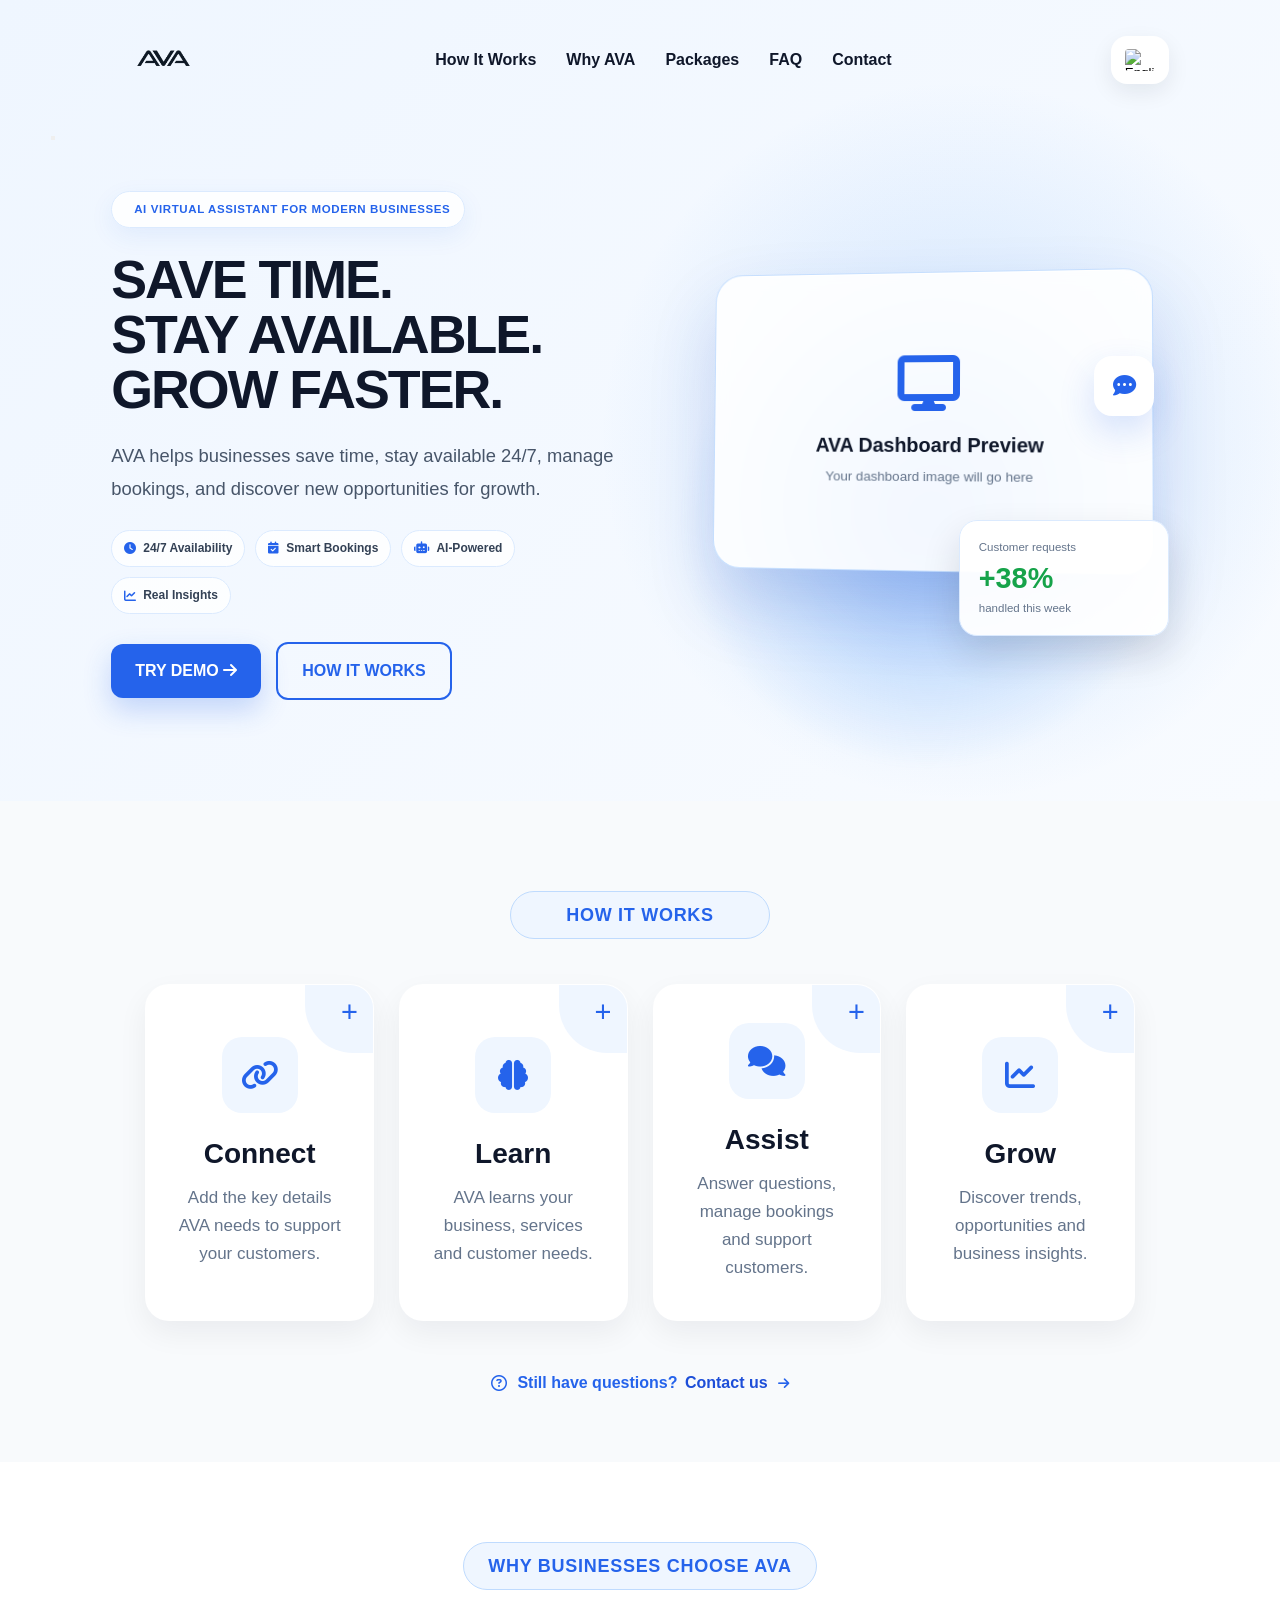
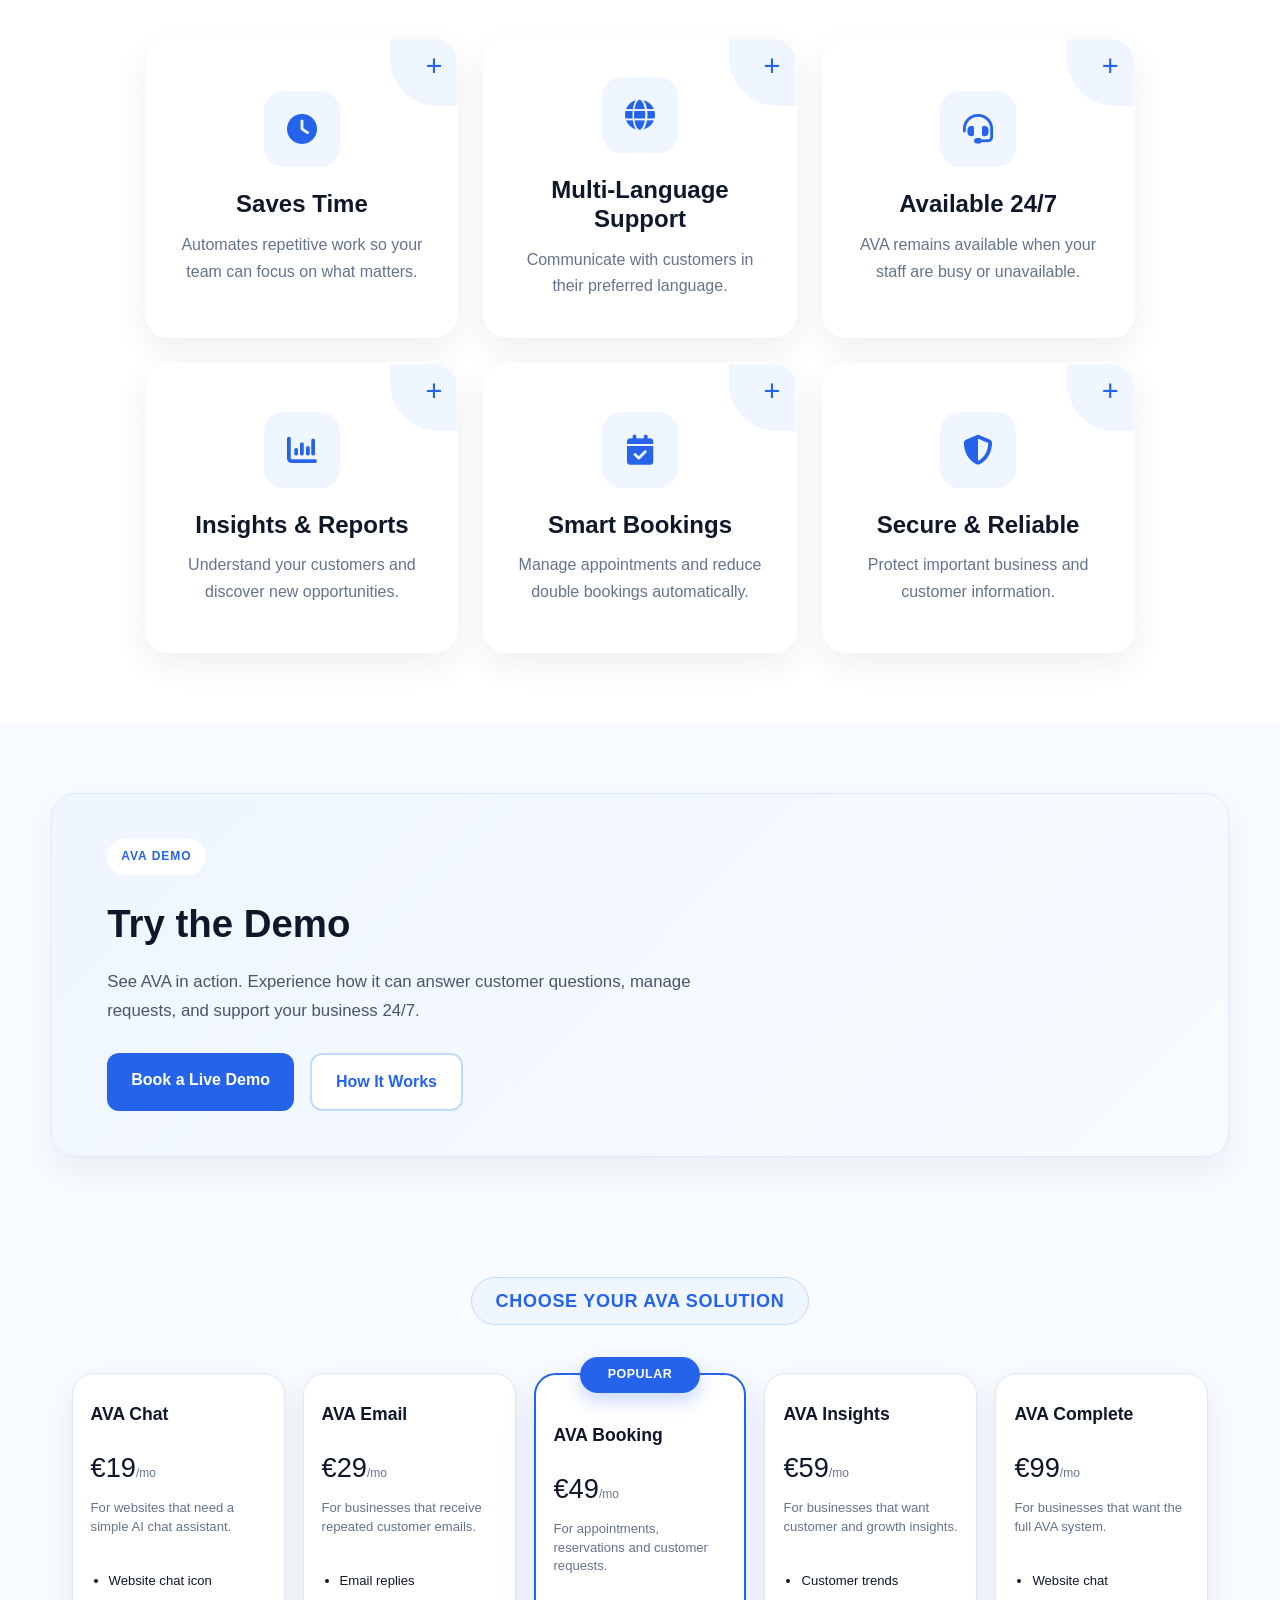
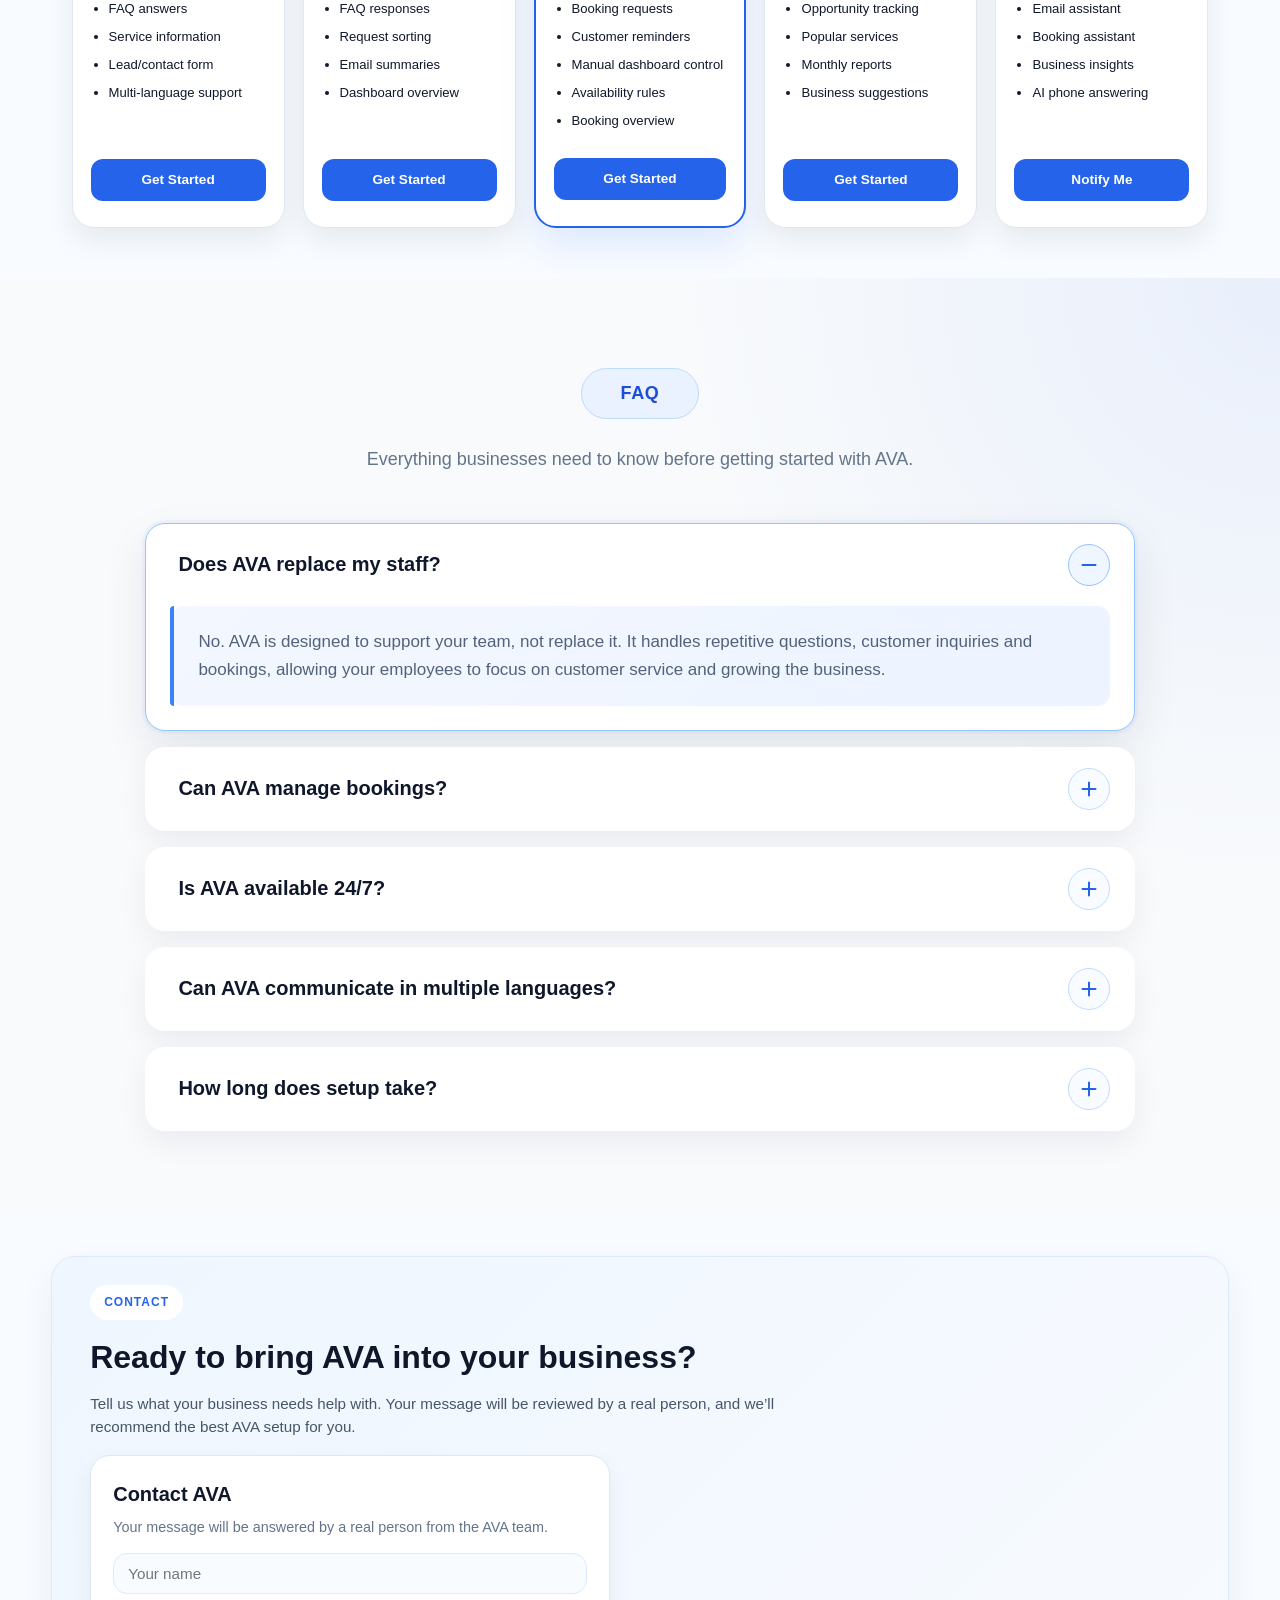
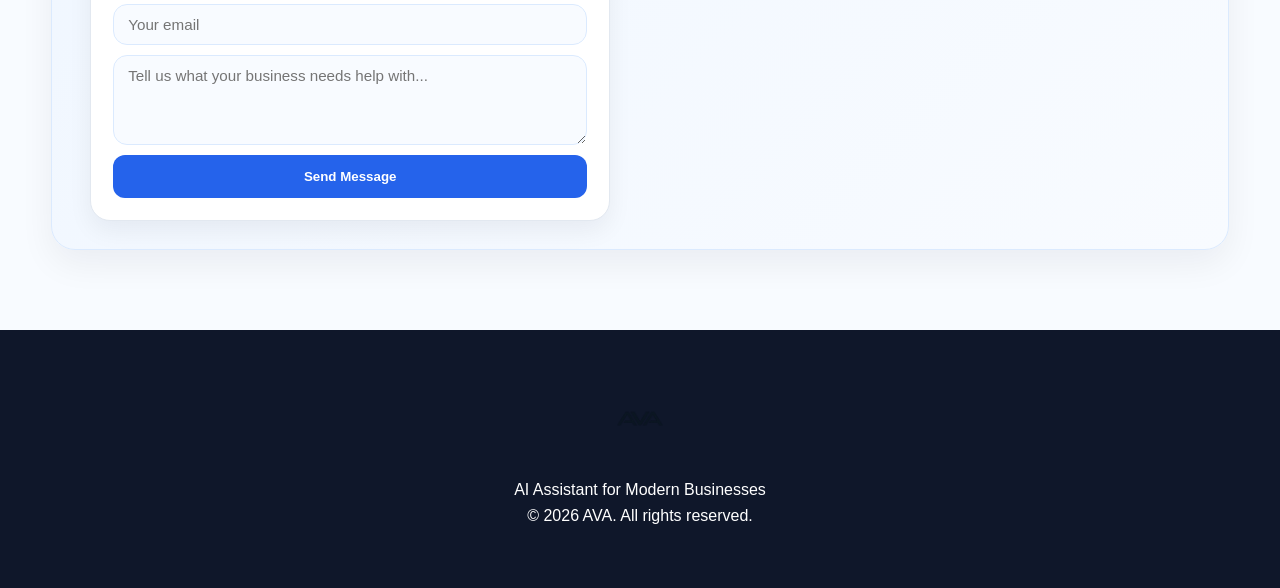
==== index.html @ f9669d5e "Update index.html" ====
<!DOCTYPE html>
<html lang="en">
<head>

    <link
        rel="stylesheet"
        href="https://cdnjs.cloudflare.com/ajax/libs/font-awesome/6.5.1/css/all.min.css"
    >

    <meta charset="UTF-8">

    <meta
        name="viewport"
        content="width=device-width, initial-scale=1.0"
    >

    <title>
        AVA – AI Receptionist and Business Assistant
    </title>


    <!-- BASIC SEO -->

    <meta
        name="description"
        content="AVA helps businesses answer customer inquiries, manage bookings and stay available 24/7."
    >


    <!-- FAVICON -->

    <link
        rel="icon"
        type="image/png"
        href="favicon.png"
    >


    <!-- SOCIAL MEDIA PREVIEW -->

    <meta
        property="og:title"
        content="AVA – Automated Virtual Assistant"
    >

    <meta
        property="og:description"
        content="Save time, stay available and grow faster with AVA."
    >

    <meta
        property="og:type"
        content="website"
    >

    <meta
        property="og:image"
        content="https://erikkolaric00.github.io/AVA/ava-preview.jpg"
    >

    <meta
        property="og:url"
        content="https://erikkolaric00.github.io/AVA/"
    >


    <!-- CSS FILES -->

    <link rel="stylesheet" href="css/base.css">
    <link rel="stylesheet" href="css/navigation.css">
    <link rel="stylesheet" href="css/hero.css">
    <link rel="stylesheet" href="css/buttons.css">
    <link rel="stylesheet" href="css/dashboard.css">
    <link rel="stylesheet" href="css/sections.css">
    <link rel="stylesheet" href="css/how-it-works.css">
    <link rel="stylesheet" href="css/benefits.css">
    <link rel="stylesheet" href="css/demo.css">
    <link rel="stylesheet" href="css/pricing.css">
    <link rel="stylesheet" href="css/faq.css">
    <link rel="stylesheet" href="css/cta.css">
    <link rel="stylesheet" href="css/contact.css">
    <link rel="stylesheet" href="css/footer.css">
    <link rel="stylesheet" href="css/development.css">
    <link rel="stylesheet" href="css/animations.css">
    <link rel="stylesheet" href="css/responsive.css">

</head>

<body>
<!-- =========================
     DEVELOPMENT SCREEN
========================= -->
<div id="dev-screen">

    <div class="dev-background-shape dev-shape-one"></div>
    <div class="dev-background-shape dev-shape-two"></div>

    <div class="dev-card">

        <div class="dev-logo">
            AVA
        </div>

        <span class="dev-status">
            <span class="dev-status-dot"></span>
            IN DEVELOPMENT
        </span>

        <h1>
            Something intelligent<br>
            is being built.
        </h1>

        <p>
            AVA is currently under development. We are building a smarter
            way for businesses to handle customer communication, bookings,
            and everyday administrative work.
        </p>

        <div class="dev-progress">

            <div class="dev-progress-heading">
                <span>Development progress</span>
                <strong>Building AVA</strong>
            </div>

            <div class="dev-progress-track">
                <span></span>
            </div>

        </div>

        <div class="dev-footer">
            <span>Automated Virtual Assistant</span>
            <span>Coming soon</span>
        </div>

    </div>

</div>
    
   <!-- HERO (NAV + MAIN HERO CONTENT) -->
<header class="hero">

    <div class="container">

        <!-- NAVIGATION -->
        <nav class="navbar">

            <img
                src="AVA-logo.png"
                alt="AVA Logo"
                class="logo"
            >

            <ul class="nav-links">
                <li><a href="#how-it-works">How It Works</a></li>
                <li><a href="#why-ava">Why AVA</a></li>
                <li><a href="#pricing">Packages</a></li>
                <li><a href="#faq">FAQ</a></li>
                <li><a href="#contact">Contact</a></li>
            </ul>


            <!-- LANGUAGE DROPDOWN -->
            <div class="language-dropdown">

                <button
                    class="language-btn"
                    id="languageBtn"
                    type="button"
                    aria-label="Choose language"
                >
                    <img
                        src="https://flagcdn.com/w40/gb.png"
                        alt="English"
                    >
                </button>

                <div
                    class="language-menu"
                    id="languageMenu"
                >

                    <button
                        type="button"
                        onclick="changeLanguage('en'); updateLanguageFlag('en')"
                    >
                        <img
                            src="https://flagcdn.com/w40/gb.png"
                            alt="English"
                        >
                    </button>

                    <button
                        type="button"
                        onclick="changeLanguage('sl'); updateLanguageFlag('sl')"
                    >
                        <img
                            src="https://flagcdn.com/w40/si.png"
                            alt="Slovenian"
                        >
                    </button>

                    <button
                        type="button"
                        onclick="changeLanguage('hr'); updateLanguageFlag('hr')"
                    >
                        <img
                            src="https://flagcdn.com/w40/hr.png"
                            alt="Croatian"
                        >
                    </button>

                    <button
                        type="button"
                        onclick="changeLanguage('de'); updateLanguageFlag('de')"
                    >
                        <img
                            src="https://flagcdn.com/w40/de.png"
                            alt="German"
                        >
                    </button>

                </div>

            </div>


            <!-- MOBILE MENU BUTTON -->
            <button
                class="mobile-menu-button"
                id="mobileMenuButton"
                type="button"
                aria-label="Open navigation menu"
                aria-expanded="false"
            >
                <span></span>
                <span></span>
                <span></span>
            </button>

        </nav>
        
<button
    class="mobile-nav-overlay"
    id="mobileNavOverlay"
    type="button"
    aria-label="Close navigation menu"
></button>

        <!-- HERO CONTENT -->
<div class="hero-content">

    <div class="hero-text">

        <span class="hero-label">
            <i class="fas fa-sparkles"></i>
            AI VIRTUAL ASSISTANT FOR MODERN BUSINESSES
        </span>

        <h1 id="hero-title">
            SAVE TIME.<br>
            STAY AVAILABLE.<br>
            <span>GROW FASTER.</span>
        </h1>

        <p id="hero-text">
            AVA helps businesses save time, stay available 24/7,
            manage customer requests, and discover new opportunities for growth.
        </p>

        <div class="hero-benefits">

            <div>
                <i class="fas fa-clock"></i>
                24/7 Availability
            </div>

            <div>
                <i class="fas fa-calendar-check"></i>
                Smart Bookings
            </div>

            <div>
                <i class="fas fa-robot"></i>
                AI-Powered
            </div>

            <div>
                <i class="fas fa-chart-line"></i>
                Real Insights
            </div>

        </div>

        <div class="hero-buttons">

            <a href="#demo" class="primary-btn hero-primary-btn">
                TRY DEMO
                <i class="fas fa-arrow-right"></i>
            </a>

            <a href="#how-it-works" class="secondary-btn">
                HOW IT WORKS
            </a>

        </div>

    </div>

    <div class="hero-visual">

        <div class="hero-glow"></div>

        <!-- Add your dashboard image here later -->
        <div class="dashboard-image-placeholder">

            <i class="fas fa-display"></i>

            <p>AVA Dashboard Preview</p>

            <span>
                Your dashboard image will go here
            </span>

        </div>

        <div class="floating-stat">
            <span>Customer requests</span>
            <strong>+38%</strong>
            <small>handled this week</small>
        </div>

        <div class="floating-message">
            <i class="fas fa-comment-dots"></i>
        </div>

    </div> <!-- End hero visual -->

</div> <!-- End hero content -->

</div> <!-- End hero container -->

</header> <!-- End hero -->

<!-- HOW IT WORKS -->
<section id="how-it-works" class="how-it-works">
    <div class="container">

        <!-- Section heading -->
      <div class="how-heading">
    <span class="section-label">HOW IT WORKS</span>
</div>

        <!-- Step cards -->
        <div class="steps-grid">

            <button
                class="step-card"
                type="button"
                data-step="0"
                aria-label="Learn more about connecting your business"
            >
                <span class="step-more" aria-hidden="true">+</span>

                <span class="step-icon">
                    <i class="fas fa-link"></i>
                </span>

                <span class="step-title">Connect</span>

                <span class="step-description">
                    Add the key details AVA needs to support your customers.
                </span>
            </button>

            <button
                class="step-card"
                type="button"
                data-step="1"
                aria-label="Learn more about how AVA learns"
            >
                <span class="step-more" aria-hidden="true">+</span>

                <span class="step-icon">
                    <i class="fas fa-brain"></i>
                </span>

                <span class="step-title">Learn</span>

                <span class="step-description">
                    AVA learns your business, services and customer needs.
                </span>
            </button>

            <button
                class="step-card"
                type="button"
                data-step="2"
                aria-label="Learn more about how AVA assists customers"
            >
                <span class="step-more" aria-hidden="true">+</span>

                <span class="step-icon">
                    <i class="fas fa-comments"></i>
                </span>

                <span class="step-title">Assist</span>

                <span class="step-description">
                    Answer questions, manage bookings and support customers.
                </span>
            </button>

            <button
                class="step-card"
                type="button"
                data-step="3"
                aria-label="Learn more about AVA business insights"
            >
                <span class="step-more" aria-hidden="true">+</span>

                <span class="step-icon">
                    <i class="fas fa-chart-line"></i>
                </span>

                <span class="step-title">Grow</span>

                <span class="step-description">
                    Discover trends, opportunities and business insights.
                </span>
            </button>

        </div>

        <!-- Questions link -->
        <a href="#contact" class="how-questions-link">
            <i class="far fa-circle-question"></i>

            <span>
                Still have questions?
                <strong>Contact us</strong>
            </span>

            <i class="fas fa-arrow-right questions-arrow"></i>
        </a>

    </div>
</section>


<!-- HOW IT WORKS MODAL -->
<div
    class="how-modal-overlay"
    id="howModalOverlay"
    aria-hidden="true"
>
    <div
        class="how-modal"
        id="howModal"
        role="dialog"
        aria-modal="true"
        aria-labelledby="howModalTitle"
    >

        <button
            class="how-modal-close"
            id="howModalClose"
            type="button"
            aria-label="Close details"
        >
            <i class="fas fa-xmark"></i>
        </button>

        <div class="how-modal-content">

            <!-- Left side -->
            <div class="how-modal-info">

                <div class="how-modal-heading-row">
                    <div class="how-modal-icon" id="howModalIcon">
                        <i class="fas fa-link"></i>
                    </div>

                    <div>
                        <span class="how-step-label" id="howStepLabel">
                            STEP 1
                        </span>

                        <h3 id="howModalTitle">
                            Connect Your Business
                        </h3>
                    </div>
                </div>

                <p class="how-modal-intro" id="howModalIntro">
                    Tell AVA about your business in a few simple steps.
                    The more details you provide, the better AVA can help
                    your customers.
                </p>

                <div
                    class="how-modal-list"
                    id="howModalList"
                ></div>

                <div class="how-highlight-box">
                    <div class="highlight-icon">
                        <i class="fas fa-wand-magic-sparkles"></i>
                    </div>

                    <div>
                        <strong id="howHighlightTitle">
                            Ready in under 10 minutes
                        </strong>

                        <p id="howHighlightText">
                            Once connected, AVA can begin supporting
                            your customers.
                        </p>
                    </div>
                </div>

            </div>

            <!-- Right side -->
            <div class="how-modal-visual">

                <div class="visual-window">

                    <div class="visual-window-header">
                        <div class="visual-brand">
                            AVA
                        </div>

                        <span id="visualWindowTitle">
                            Connection overview
                        </span>

                        <div class="visual-window-dots">
                            <span></span>
                            <span></span>
                            <span></span>
                        </div>
                    </div>

                    <div
                        class="visual-placeholder"
                        id="howVisualPlaceholder"
                    >
                        <!-- Generated with JavaScript -->
                    </div>

                </div>

                <p class="visual-note">
                    Your real dashboard preview can be added here later.
                </p>

            </div>

        </div>

        <!-- Modal bottom navigation -->
        <div class="how-modal-footer">

            <div
                class="how-progress"
                id="howProgress"
                aria-label="How AVA works progress"
            ></div>

            <div class="how-modal-navigation">

                <button
                    type="button"
                    class="modal-nav-btn modal-previous"
                    id="howPrevious"
                >
                    <i class="fas fa-arrow-left"></i>
                    Previous
                </button>

                <button
                    type="button"
                    class="modal-nav-btn modal-next"
                    id="howNext"
                >
                    Next: Learn
                    <i class="fas fa-arrow-right"></i>
                </button>

            </div>

        </div>

    </div>
</div>

<!-- =========================
     WHY BUSINESSES CHOOSE AVA
========================= -->
<section id="why-ava" class="why-ava">
    <div class="container">

        <div class="why-heading">
            <span class="why-section-label">
                WHY BUSINESSES CHOOSE AVA
            </span>
        </div>

        <div class="why-grid">

            <button
                class="why-benefit-card"
                type="button"
                data-benefit="0"
                aria-label="Learn more about how AVA saves time"
            >
                <span class="why-card-more">+</span>

                <span class="why-card-icon">
                    <i class="fas fa-clock"></i>
                </span>

                <span class="why-card-title">
                    Saves Time
                </span>

                <span class="why-card-description">
                    Automates repetitive work so your team can focus on what matters.
                </span>
            </button>


            <button
                class="why-benefit-card"
                type="button"
                data-benefit="1"
                aria-label="Learn more about AVA language support"
            >
                <span class="why-card-more">+</span>

                <span class="why-card-icon">
                    <i class="fas fa-globe"></i>
                </span>

                <span class="why-card-title">
                    Multi-Language Support
                </span>

                <span class="why-card-description">
                    Communicate with customers in their preferred language.
                </span>
            </button>


            <button
                class="why-benefit-card"
                type="button"
                data-benefit="2"
                aria-label="Learn more about AVA availability"
            >
                <span class="why-card-more">+</span>

                <span class="why-card-icon">
                    <i class="fas fa-headset"></i>
                </span>

                <span class="why-card-title">
                    Available 24/7
                </span>

                <span class="why-card-description">
                    AVA remains available when your staff are busy or unavailable.
                </span>
            </button>


            <button
                class="why-benefit-card"
                type="button"
                data-benefit="3"
                aria-label="Learn more about AVA insights"
            >
                <span class="why-card-more">+</span>

                <span class="why-card-icon">
                    <i class="fas fa-chart-column"></i>
                </span>

                <span class="why-card-title">
                    Insights & Reports
                </span>

                <span class="why-card-description">
                    Understand your customers and discover new opportunities.
                </span>
            </button>


            <button
                class="why-benefit-card"
                type="button"
                data-benefit="4"
                aria-label="Learn more about smart bookings"
            >
                <span class="why-card-more">+</span>

                <span class="why-card-icon">
                    <i class="fas fa-calendar-check"></i>
                </span>

                <span class="why-card-title">
                    Smart Bookings
                </span>

                <span class="why-card-description">
                    Manage appointments and reduce double bookings automatically.
                </span>
            </button>


            <button
                class="why-benefit-card"
                type="button"
                data-benefit="5"
                aria-label="Learn more about AVA security"
            >
                <span class="why-card-more">+</span>

                <span class="why-card-icon">
                    <i class="fas fa-shield-halved"></i>
                </span>

                <span class="why-card-title">
                    Secure & Reliable
                </span>

                <span class="why-card-description">
                    Protect important business and customer information.
                </span>
            </button>

        </div>

    </div>
</section>


<!-- =========================
     WHY AVA MODAL
========================= -->
<div
    class="why-modal-overlay"
    id="whyModalOverlay"
    aria-hidden="true"
>
    <div
        class="why-modal"
        id="whyModal"
        role="dialog"
        aria-modal="true"
        aria-labelledby="whyModalTitle"
    >

        <button
            class="why-modal-close"
            id="whyModalClose"
            type="button"
            aria-label="Close benefit details"
        >
            <i class="fas fa-xmark"></i>
        </button>


        <div class="why-modal-content">

            <!-- LEFT SIDE -->
            <div class="why-modal-info">

                <div class="why-modal-heading-row">

                    <div
                        class="why-modal-icon"
                        id="whyModalIcon"
                    >
                        <i class="fas fa-clock"></i>
                    </div>

                    <div>
                        <span
                            class="why-benefit-label"
                            id="whyBenefitLabel"
                        >
                            BENEFIT 1
                        </span>

                        <h3 id="whyModalTitle">
                            Saves Time
                        </h3>
                    </div>

                </div>


                <p
                    class="why-modal-intro"
                    id="whyModalIntro"
                ></p>


                <div
                    class="why-modal-list"
                    id="whyModalList"
                ></div>


                <!-- Only visible for language benefit -->
                <button
                    class="supported-languages-button"
                    id="supportedLanguagesButton"
                    type="button"
                    hidden
                >
                    <i class="fas fa-globe"></i>

                    <span>
                        See supported AI languages
                    </span>

                    <i class="fas fa-chevron-right"></i>
                </button>


                <div class="why-highlight-box">

                    <div class="why-highlight-icon">
                        <i class="fas fa-wand-magic-sparkles"></i>
                    </div>

                    <div>
                        <strong id="whyHighlightTitle"></strong>
                        <p id="whyHighlightText"></p>
                    </div>

                </div>

            </div>


            <!-- RIGHT SIDE -->
            <div class="why-modal-visual">

                <div class="why-visual-window">

                    <div class="why-visual-header">

                        <strong>AVA</strong>

                        <span id="whyVisualTitle">
                            Benefit overview
                        </span>

                        <div class="why-visual-dots">
                            <span></span>
                            <span></span>
                            <span></span>
                        </div>

                    </div>

                    <div
                        class="why-visual-content"
                        id="whyVisualContent"
                    ></div>

                </div>

                <p class="why-visual-note">
                    Your real AVA dashboard image can be added here later.
                </p>

            </div>

        </div>


        <!-- MODAL NAVIGATION -->
        <div class="why-modal-footer">

            <div
                class="why-progress"
                id="whyProgress"
            ></div>

            <div class="why-modal-navigation">

                <button
                    class="why-navigation-button why-previous"
                    id="whyPrevious"
                    type="button"
                >
                    <i class="fas fa-arrow-left"></i>
                    Previous
                </button>

                <button
                    class="why-navigation-button why-next"
                    id="whyNext"
                    type="button"
                >
                    Next
                    <i class="fas fa-arrow-right"></i>
                </button>

            </div>

        </div>

    </div>


    <!-- Darkens the centered modal when drawer opens -->
    <button
        class="language-drawer-scrim"
        id="languageDrawerScrim"
        type="button"
        aria-label="Close supported languages"
    ></button>


    <!-- =========================
         LANGUAGE SIDE DRAWER
    ========================= -->
    <aside
        class="language-drawer"
        id="languageDrawer"
        aria-hidden="true"
        aria-labelledby="languageDrawerTitle"
    >

        <button
            class="language-drawer-close"
            id="languageDrawerClose"
            type="button"
            aria-label="Close supported languages"
        >
            <i class="fas fa-xmark"></i>
        </button>


        <div class="language-drawer-heading">

            <div class="language-drawer-icon">
                <i class="fas fa-globe"></i>
            </div>

            <div>
                <h3 id="languageDrawerTitle">
                    Supported Languages
                </h3>

                <p>
                    Language availability depends on the communication channel.
                </p>
            </div>

        </div>


        <!-- EMAIL AND CHAT -->
        <div class="language-group">

            <div class="language-group-heading">

                <div>
                    <h4>
                        <i class="fas fa-comments"></i>
                        Email & Chat
                    </h4>

                    <p>
                        Broad multilingual text support.
                    </p>
                </div>

                <span class="language-count">
                    Many languages
                </span>

            </div>


            <div class="language-chip-grid">

                <span class="language-chip">🇬🇧 English</span>
                <span class="language-chip">🇩🇪 German</span>
                <span class="language-chip">🇸🇮 Slovenian</span>
                <span class="language-chip">🇭🇷 Croatian</span>
                <span class="language-chip">🇪🇸 Spanish</span>
                <span class="language-chip">🇵🇹 Portuguese</span>
                <span class="language-chip">🇨🇳 Chinese</span>
                <span class="language-chip">🇫🇷 French</span>
                <span class="language-chip">🇮🇹 Italian</span>
                <span class="language-chip">🇳🇱 Dutch</span>
                <span class="language-chip">🇵🇱 Polish</span>
                <span class="language-chip">🇹🇷 Turkish</span>
                <span class="language-chip">🇯🇵 Japanese</span>
                <span class="language-chip">🇰🇷 Korean</span>
                <span class="language-chip">🇸🇦 Arabic</span>
                <span class="language-chip">🇮🇳 Hindi</span>
                <span class="language-chip">🇸🇪 Swedish</span>
                <span class="language-chip">🇬🇷 Greek</span>
                <span class="language-chip">🇺🇦 Ukrainian</span>
                <span class="language-chip">🇷🇴 Romanian</span>
                <span class="language-chip">🇨🇿 Czech</span>
                <span class="language-chip">🇸🇰 Slovak</span>
                <span class="language-chip">🇷🇸 Serbian</span>
                <span class="language-chip">🌍 And more</span>

            </div>

        </div>


        <!-- CALL LANGUAGES -->
        <div class="language-group call-language-group">

            <div class="language-group-heading">

                <div>
                    <h4>
                        <i class="fas fa-phone"></i>
                        Calls
                    </h4>

                    <p>
                        Voice calls are available in these languages.
                    </p>
                </div>

                <span class="language-count">
                    7 languages
                </span>

            </div>


            <div class="language-chip-grid call-language-grid">

                <span class="language-chip call-language">
                    🇬🇧 English
                </span>

                <span class="language-chip call-language">
                    🇩🇪 German
                </span>

                <span class="language-chip call-language">
                    🇸🇮 Slovenian
                </span>

                <span class="language-chip call-language">
                    🇭🇷 Croatian
                </span>

                <span class="language-chip call-language">
                    🇪🇸 Spanish
                </span>

                <span class="language-chip call-language">
                    🇵🇹 Portuguese
                </span>

                <span class="language-chip call-language">
                    🇨🇳 Chinese
                </span>

            </div>

        </div>


        <div class="language-note">
            <i class="fas fa-circle-info"></i>

            <p>
                Language availability can be expanded as AVA develops
                and new voice models become available.
            </p>
        </div>

    </aside>

</div>
<!-- DEMO -->
<section id="demo" class="demo-section">
    <div class="container">

        <div class="demo-card">

            <div class="demo-content">
                <span class="demo-label">AVA DEMO</span>

                <h2>Try the Demo</h2>

                <p>
                    See AVA in action. Experience how it can answer customer questions,
                    manage requests, and support your business 24/7.
                </p>

                <div class="demo-buttons">
                    <a href="#contact" class="primary-btn">
                        Book a Live Demo
                    </a>

                    <a href="#how-it-works" class="secondary-btn">
                        How It Works
                    </a>
                </div>
            </div>

        </div>

    </div>
</section>
    
<!-- PRICING -->
<section id="pricing" class="section">
    <div class="container">

      <div class="pricing-heading">
    <span class="pricing-section-label">
        CHOOSE YOUR AVA SOLUTION
    </span>
</div>

        <div class="pricing-grid pricing-grid-compact">

            <div class="pricing-card compact-card">
                <h3>AVA Chat</h3>
                <div class="price">€19<span>/mo</span></div>

                <p class="plan-description">
                    For websites that need a simple AI chat assistant.
                </p>

                <ul>
                    <li>Website chat icon</li>
                    <li>FAQ answers</li>
                    <li>Service information</li>
                    <li>Lead/contact form</li>
                    <li>Multi-language support</li>
                </ul>

                <a href="#contact" class="primary-btn">Get Started</a>
            </div>

            <div class="pricing-card compact-card">
                <h3>AVA Email</h3>
                <div class="price">€29<span>/mo</span></div>

                <p class="plan-description">
                    For businesses that receive repeated customer emails.
                </p>

                <ul>
                    <li>Email replies</li>
                    <li>FAQ responses</li>
                    <li>Request sorting</li>
                    <li>Email summaries</li>
                    <li>Dashboard overview</li>
                </ul>

                <a href="#contact" class="primary-btn">Get Started</a>
            </div>

         <div class="pricing-card compact-card pricing-card-popular">

    <div class="popular-badge">
        POPULAR
    </div>

    <h3>AVA Booking</h3>

    <div class="price">
        €49<span>/mo</span>
    </div>

    <p class="plan-description">
        For appointments, reservations and customer requests.
    </p>

    <ul>
        <li>Booking requests</li>
        <li>Customer reminders</li>
        <li>Manual dashboard control</li>
        <li>Availability rules</li>
        <li>Booking overview</li>
    </ul>

    <a href="#contact" class="primary-btn">
        Get Started
    </a>

</div>
            <div class="pricing-card compact-card">
                <h3>AVA Insights</h3>
                <div class="price">€59<span>/mo</span></div>

                <p class="plan-description">
                    For businesses that want customer and growth insights.
                </p>

                <ul>
                    <li>Customer trends</li>
                    <li>Opportunity tracking</li>
                    <li>Popular services</li>
                    <li>Monthly reports</li>
                    <li>Business suggestions</li>
                </ul>

                <a href="#contact" class="primary-btn">Get Started</a>
            </div>

            <div class="pricing-card compact-card">
                <h3>AVA Complete</h3>
                <div class="price">€99<span>/mo</span></div>

                <p class="plan-description">
                    For businesses that want the full AVA system.
                </p>

                <ul>
                    <li>Website chat</li>
                    <li>Email assistant</li>
                    <li>Booking assistant</li>
                    <li>Business insights</li>
                    <li>AI phone answering</li>
                </ul>

                <a href="#contact" class="primary-btn">Notify Me</a>
            </div>

        </div>

    </div>
</section>

   <!-- =========================
     FAQ
========================= -->
<section id="faq" class="faq-section">
    <div class="container">

        <div class="faq-heading">
            <span class="faq-label">FAQ</span>

            <p>
                Everything businesses need to know before getting started with AVA.
            </p>
        </div>


        <div class="faq-container">

            <!-- Question 1 -->
            <div class="faq-item active">

                <button
                    class="faq-question"
                    type="button"
                    aria-expanded="true"
                >
                    <span>Does AVA replace my staff?</span>

                    <span class="faq-toggle" aria-hidden="true"></span>
                </button>

                <div class="faq-answer">
                    <div class="faq-answer-inner">
                        No. AVA is designed to support your team, not replace it.
                        It handles repetitive questions, customer inquiries and
                        bookings, allowing your employees to focus on customer
                        service and growing the business.
                    </div>
                </div>

            </div>


            <!-- Question 2 -->
            <div class="faq-item">

                <button
                    class="faq-question"
                    type="button"
                    aria-expanded="false"
                >
                    <span>Can AVA manage bookings?</span>

                    <span class="faq-toggle" aria-hidden="true"></span>
                </button>

                <div class="faq-answer">
                    <div class="faq-answer-inner">
                        Yes. AVA can collect booking details, check availability
                        and organize appointments according to your services,
                        opening hours and booking rules.
                    </div>
                </div>

            </div>


            <!-- Question 3 -->
            <div class="faq-item">

                <button
                    class="faq-question"
                    type="button"
                    aria-expanded="false"
                >
                    <span>Is AVA available 24/7?</span>

                    <span class="faq-toggle" aria-hidden="true"></span>
                </button>

                <div class="faq-answer">
                    <div class="faq-answer-inner">
                        Yes. AVA can respond to customer inquiries at any time,
                        including evenings, weekends and outside your normal
                        business hours.
                    </div>
                </div>

            </div>


            <!-- Question 4 -->
            <div class="faq-item">

                <button
                    class="faq-question"
                    type="button"
                    aria-expanded="false"
                >
                    <span>Can AVA communicate in multiple languages?</span>

                    <span class="faq-toggle" aria-hidden="true"></span>
                </button>

                <div class="faq-answer">
                    <div class="faq-answer-inner">
                        Yes. AVA can support multilingual email and chat
                        communication, while voice-call language availability
                        depends on your selected setup.
                    </div>
                </div>

            </div>


            <!-- Question 5 -->
            <div class="faq-item">

                <button
                    class="faq-question"
                    type="button"
                    aria-expanded="false"
                >
                    <span>How long does setup take?</span>

                    <span class="faq-toggle" aria-hidden="true"></span>
                </button>

                <div class="faq-answer">
                    <div class="faq-answer-inner">
                        A basic AVA setup can be completed quickly. More advanced
                        integrations, business rules and custom communication
                        settings may require additional configuration.
                    </div>
                </div>

            </div>

        </div>

    </div>
</section>
<!-- CONTACT -->
<section id="contact" class="contact-section">
    <div class="container">

        <div class="contact-card">

            <span class="contact-label">CONTACT</span>

            <h2>Ready to bring AVA into your business?</h2>

            <p>
                Tell us what your business needs help with. Your message will be reviewed
                by a real person, and we’ll recommend the best AVA setup for you.
            </p>

            <div class="contact-action">

                <!-- Animated lines appear inside this container -->
                <div
                    id="contactLinesContainer"
                    class="contact-lines-container"
                    aria-hidden="true"
                ></div>

                <div id="contactFormContent" class="contact-form-content">

                    <h3>Contact AVA</h3>

                    <p>
                        Your message will be answered by a real person from the AVA team.
                    </p>

                    <form
                        id="contactForm"
                        class="contact-form"
                        action="https://formspree.io/f/mrenzywl"
                        method="POST"
                    >

                        <input
                            type="text"
                            name="name"
                            id="contactName"
                            placeholder="Your name"
                            autocomplete="name"
                            required
                        >

                        <input
                            type="email"
                            name="email"
                            id="contactEmail"
                            placeholder="Your email"
                            autocomplete="email"
                            required
                        >

                        <textarea
                            name="message"
                            id="contactMessage"
                            placeholder="Tell us what your business needs help with..."
                            required
                        ></textarea>

                        <button
                            type="submit"
                            class="primary-btn"
                            id="contactSubmitButton"
                        >
                            Send Message
                        </button>

                    </form>

                </div>

                <!-- Hidden until the message is sent -->
                <div
                    id="contactSuccessMessage"
                    class="contact-success-message"
                    aria-live="polite"
                >
                    <div class="success-icon" aria-hidden="true">
                        ✓
                    </div>

                    <h3>Thanks for Contacting AVA!</h3>

                    <p>
                        Your message has been received. Our team will review it
                        and get back to you as soon as possible.
                    </p>

                    <button
                        type="button"
                        class="primary-btn"
                        id="sendAnotherMessage"
                    >
                        Send Another Message
                    </button>
                </div>

            </div>

        </div>

    </div>
</section>    

<!-- FOOTER -->
<footer>
    <div class="container">

        <img src="AVA-logo.png" alt="AVA Logo" class="footer-logo">

        <p>AI Assistant for Modern Businesses</p>
        <p>© 2026 AVA. All rights reserved.</p>

    </div>
</footer>

    <script src="script.js"></script>
</body>
</html>
---- css/base.css ----
/* RESET */

*{
    margin:0;
    padding:0;
    box-sizing:border-box;
}

html{
    scroll-behavior:smooth;
}

body{
    font-family: Arial, sans-serif;
    background:#f8fbff;
    color:#0f172a;
    line-height:1.6;
}

/* GLOBAL CONTAINER */

.container{
    width:min(1200px, 92%);
    margin:0 auto;
}

html,
body{
    width:100%;
    overflow-x:hidden;
}
.hidden-demo{
    display:none;
   }
---- css/navigation.css ----
/* NAVIGATION */

.navbar{
    display:flex;
    justify-content:space-between;
    align-items:center;
    padding:25px 60px;
}

.logo{
    height:70px;
}

.nav-links{
    display:flex;
    gap:30px;
    list-style:none;
}

.nav-links a{
    text-decoration:none;
    color:#0f172a;
    font-weight:600;
    transition:0.3s;
}

.nav-links a:hover{
    color:#2563eb;
}

/* LANGUAGE DROPDOWN */

.language-dropdown{
    position:relative;
    display:flex;
    align-items:center;
}

.language-btn{
    width:58px;
    height:48px;
    background:white;
    border:none;
    border-radius:16px;
    cursor:pointer;

    display:flex;
    align-items:center;
    justify-content:center;

    box-shadow:0 8px 22px rgba(15,23,42,.08);
}

.language-btn img,
.language-menu img{
    width:30px;
    height:22px;
    object-fit:cover;
    border-radius:4px;
}

.language-menu{
    position:absolute;
    top:60px;
    right:0;

    width:58px;
    background:white;
    border-radius:16px;
    box-shadow:0 12px 30px rgba(15,23,42,.12);

    display:none;
    overflow:hidden;
    z-index:9999;
}

.language-menu.show{
    display:block;
}

.language-menu button{
    width:100%;
    height:48px;
    background:white;
    border:none;
    cursor:pointer;

    display:flex;
    align-items:center;
    justify-content:center;
}

.language-menu button:hover{
    background:#eff6ff;
}
---- css/hero.css ----
/* =========================
   HERO SECTION
========================= */

.hero{
    width:100%;
    min-height:85vh;

    background:
        radial-gradient(
            circle at 75% 55%,
            rgba(96,165,250,0.26),
            transparent 34%
        ),
        linear-gradient(
            135deg,
            #eff6ff,
            #f8fbff
        );

    overflow:hidden;
}

.hero-content{
    min-height:calc(85vh - 110px);

    display:grid;
    grid-template-columns:1.05fr 0.95fr;
    align-items:center;

    gap:45px;
    padding:35px 60px 60px;
}

.hero-text{
    max-width:680px;
    position:relative;
    z-index:3;
}

/* Small label */

.hero-label{
    display:inline-flex;
    align-items:center;
    gap:8px;

    background:rgba(255,255,255,0.85);
    color:#2563eb;

    border:1px solid #dbeafe;
    border-radius:999px;

    padding:8px 14px;
    margin-bottom:24px;

    font-size:0.72rem;
    font-weight:700;
    letter-spacing:0.6px;

    box-shadow:0 8px 25px rgba(37,99,235,0.08);
}

/* Main heading */

.hero-text h1{
    font-size:clamp(2.8rem, 4.2vw, 4.6rem);
    line-height:1.02;
    letter-spacing:-2px;
    color:#0f172a;
    margin-bottom:24px;
    white-space:nowrap;
}

.hero-text h1 span{
    color:#2563eb;
}

/* Paragraph */

.hero-text > p{
    max-width:650px;

    font-size:1.15rem;
    line-height:1.75;

    color:#475569;
    margin-bottom:25px;
}

/* Small benefits */

.hero-benefits{
    display:flex;
    flex-wrap:wrap;
    gap:10px;

    margin-bottom:28px;
}

.hero-benefits div{
    display:flex;
    align-items:center;
    gap:7px;

    background:rgba(255,255,255,0.78);

    border:1px solid #dbeafe;
    border-radius:999px;

    padding:8px 12px;

    color:#334155;
    font-size:0.75rem;
    font-weight:600;
}

.hero-benefits i{
    color:#2563eb;
}

/* Buttons */

.hero-buttons{
    display:flex;
    align-items:center;
    flex-wrap:wrap;
    gap:15px;

    margin-bottom:30px;
}

.hero-primary-btn{
    display:flex;
    align-items:center;
    gap:12px;

    box-shadow:0 12px 28px rgba(37,99,235,0.24);
}

.hero-primary-btn i{
    transition:transform 0.25s ease;
}

.hero-primary-btn:hover i{
    transform:translateX(4px);
}

/* Trust row */

.hero-trust{
    display:flex;
    align-items:center;
    gap:14px;
}

.trust-avatars{
    display:flex;
}

.trust-avatars span{
    width:34px;
    height:34px;

    display:flex;
    justify-content:center;
    align-items:center;

    margin-left:-7px;

    background:linear-gradient(
        135deg,
        #dbeafe,
        #93c5fd
    );

    color:#1e3a8a;

    border:3px solid white;
    border-radius:50%;

    font-size:0.72rem;
    font-weight:800;
}

.trust-avatars span:first-child{
    margin-left:0;
}

.trust-stars{
    color:#f59e0b;
    font-size:0.8rem;
    letter-spacing:2px;
}

.trust-text p{
    margin:1px 0 0;

    color:#475569;
    font-size:0.78rem;
}

/* =========================
   HERO VISUAL
========================= */

.hero-visual{
    min-height:420px;
    position:relative;

    display:flex;
    justify-content:center;
    align-items:flex-start;

    padding-top:20px;
}

.hero-glow{
    position:absolute;

    width:500px;
    height:500px;

    border-radius:50%;

    background:
        radial-gradient(
            circle,
            rgba(59,130,246,0.42),
            rgba(96,165,250,0.18) 45%,
            transparent 70%
        );

    filter:blur(2px);
}

/* Temporary dashboard box */

.dashboard-image-placeholder{
    width:min(500px, 92%);
    min-height:300px;

    position:relative;
    z-index:2;

    display:flex;
    flex-direction:column;
    justify-content:center;
    align-items:center;

    background:rgba(255,255,255,0.88);

    border:1px solid rgba(191,219,254,0.9);
    border-radius:28px;

    box-shadow:
        0 35px 70px rgba(30,64,175,0.17),
        inset 0 1px 0 rgba(255,255,255,0.9);

    transform:perspective(1000px) rotateY(-7deg) rotateX(2deg);

    backdrop-filter:blur(10px);
}

.dashboard-image-placeholder i{
    color:#2563eb;
    font-size:3.5rem;
    margin-bottom:18px;
}

.dashboard-image-placeholder p{
    color:#0f172a;
    font-size:1.25rem;
    font-weight:750;
    margin-bottom:5px;
}

.dashboard-image-placeholder span{
    color:#64748b;
    font-size:0.85rem;
}

/* Floating stat */

.floating-stat{
    position:absolute;
    right:0;
    bottom:35px;
    z-index:4;

    width:210px;

    background:rgba(255,255,255,0.95);

    border:1px solid #dbeafe;
    border-radius:18px;

    padding:17px 19px;

    box-shadow:0 18px 38px rgba(15,23,42,0.14);

    animation:heroFloat 4.5s ease-in-out infinite;
}

.floating-stat span,
.floating-stat small{
    display:block;
    color:#64748b;
    font-size:0.72rem;
}

.floating-stat strong{
    display:block;

    color:#16a34a;
    font-size:1.8rem;
    line-height:1.2;

    margin:4px 0;
}

.floating-message{
    position:absolute;
    top:25%;
    right:3%;
    z-index:4;

    width:60px;
    height:60px;

    display:flex;
    justify-content:center;
    align-items:center;

    background:white;
    color:#2563eb;

    border-radius:18px;

    font-size:1.45rem;

    box-shadow:0 15px 35px rgba(37,99,235,0.18);

    animation:heroFloat 4s ease-in-out infinite reverse;
}

@keyframes heroFloat{
    0%,
    100%{
        transform:translateY(0);
    }

    50%{
        transform:translateY(-12px);
    }
}
---- css/buttons.css ----
/* BUTTONS */

.primary-btn{
    display:inline-block;
    background:#2563eb;
    color:white;
    text-decoration:none;
    padding:14px 24px;
    border-radius:12px;
    font-weight:600;
    transition:0.3s;
}

.primary-btn:hover{
    transform:translateY(-2px);
}

.secondary-btn{
    display:inline-block;
    border:2px solid #2563eb;
    color:#2563eb;
    text-decoration:none;
    padding:14px 24px;
    border-radius:12px;
    font-weight:600;
}
---- css/dashboard.css ----
/* DASHBOARD */

.dashboard-placeholder{
    width:420px;
    background:white;
    padding:30px;
    border-radius:25px;
    box-shadow:0 20px 40px rgba(0,0,0,0.08);
}

.dashboard-placeholder h3{
    margin-bottom:20px;
}

.dashboard-card{
    background:#eff6ff;
    padding:16px;
    border-radius:12px;
    margin-bottom:12px;
}
---- css/sections.css ----
/* SECTIONS */

.section{
    padding:50px 60px;
}

.section h2{
    text-align:center;
    font-size:2.8rem;
    margin-bottom:60px;
}
---- css/how-it-works.css ----
/* =========================
   HOW IT WORKS
========================= */

.how-it-works {
    padding: 90px 8% 55px;
    text-align: center;
    background: #f8fafc;
}


/* =========================
   SECTION HEADING
========================= */

.how-heading {
    margin: 0 auto 45px;
    text-align: center;
}

.section-label {
    display: inline-flex;
    align-items: center;
    justify-content: center;

    min-width: 260px;
    min-height: 70px;
    padding: 14px 30px;

    border: 2px solid #bfdbfe;
    border-radius: 22px;

    background: #eff6ff;
    color: #2563eb;

    font-size: 24px;
    font-weight: 800;
    letter-spacing: 0.06em;
}

/* =========================
   STEP CARDS
========================= */

.steps-grid {
    display: grid;
    grid-template-columns: repeat(4, 1fr);
    gap: 25px;
    align-items: stretch;
}

.step-card {
    position: relative;

    width: 100%;
    min-height: 320px;
    padding: 38px 30px;

    display: flex;
    flex-direction: column;
    align-items: center;
    justify-content: center;

    border: 1px solid transparent;
    border-radius: 24px;

    background: #ffffff;
    color: inherit;

    font-family: inherit;
    text-align: center;

    box-shadow: 0 12px 30px rgba(15, 23, 42, 0.06);

    cursor: pointer;
    overflow: hidden;

    transition:
        transform 0.3s ease,
        box-shadow 0.3s ease,
        border-color 0.3s ease;
}

.step-card:hover {
    transform: translateY(-7px);
    border-color: #bfdbfe;

    box-shadow:
        0 20px 45px rgba(15, 23, 42, 0.1),
        0 0 0 1px rgba(37, 99, 235, 0.03);
}

.step-card:focus-visible {
    outline: 3px solid rgba(37, 99, 235, 0.25);
    outline-offset: 4px;
}

.step-card.is-opening {
    z-index: 20;

    transform: translateY(-8px) scale(1.05);

    border-color: #60a5fa;

    box-shadow:
        0 25px 60px rgba(37, 99, 235, 0.2),
        0 0 0 5px rgba(37, 99, 235, 0.08);
}


/* Blue corner with plus */

.step-more {
    position: absolute;
    top: 0;
    right: 0;

    width: 68px;
    height: 68px;

    display: flex;
    align-items: flex-start;
    justify-content: flex-end;

    padding: 13px 15px;

    border-bottom-left-radius: 48px;

    background: #eff6ff;
    color: #2563eb;

    font-size: 29px;
    font-weight: 300;
    line-height: 1;

    transition:
        background 0.25s ease,
        color 0.25s ease,
        transform 0.25s ease;
}

.step-card:hover .step-more {
    background: #2563eb;
    color: #ffffff;
}

.step-card:hover .step-more {
    transform: scale(1.06);
}


/* Icon */

.step-icon {
    width: 76px;
    height: 76px;

    display: flex;
    align-items: center;
    justify-content: center;

    margin-bottom: 24px;

    border-radius: 20px;

    background: #eff6ff;
    color: #2563eb;

    font-size: 30px;

    transition:
        transform 0.3s ease,
        background 0.3s ease;
}

.step-card:hover .step-icon {
    transform: scale(1.06);
    background: #e0ecff;
}


/* Card text */

.step-title {
    margin-bottom: 14px;

    color: #0f172a;

    font-size: 28px;
    font-weight: 800;
    line-height: 1.2;
}

.step-description {
    max-width: 260px;

    color: #64748b;

    font-size: 17px;
    line-height: 1.65;
}


/* =========================
   QUESTIONS LINK
========================= */

.how-questions-link {
    width: fit-content;

    display: inline-flex;
    align-items: center;
    gap: 10px;

    margin: 38px auto 0;
    padding: 11px 16px;

    border-radius: 999px;

    color: #2563eb;

    font-size: 16px;
    font-weight: 600;
    text-decoration: none;

    transition:
        background 0.25s ease,
        transform 0.25s ease;
}

.how-questions-link:hover {
    background: #eff6ff;
    transform: translateY(-2px);
}

.how-questions-link strong {
    margin-left: 3px;
    color: #1d4ed8;
}

.questions-arrow {
    font-size: 13px;
    transition: transform 0.25s ease;
}

.how-questions-link:hover .questions-arrow {
    transform: translateX(4px);
}


/* =========================
   MODAL OVERLAY
========================= */

.how-modal-overlay {
    position: fixed;
    inset: 0;
    z-index: 9999;

    display: flex;
    align-items: center;
    justify-content: center;

    padding: 30px;

    background: rgba(15, 23, 42, 0);
    backdrop-filter: blur(0);
    -webkit-backdrop-filter: blur(0);

    visibility: hidden;
    opacity: 0;

    transition:
        opacity 0.28s ease,
        visibility 0.28s ease,
        background 0.28s ease,
        backdrop-filter 0.28s ease;
}

.how-modal-overlay.is-visible {
    visibility: visible;
    opacity: 1;

    background: rgba(15, 23, 42, 0.62);

    backdrop-filter: blur(7px);
    -webkit-backdrop-filter: blur(7px);
}


/* =========================
   MODAL WINDOW
========================= */

.how-modal {
    position: relative;

    width: min(1120px, 74vw);
    max-height: 90vh;

    display: flex;
    flex-direction: column;

    border: 1px solid rgba(255, 255, 255, 0.7);
    border-radius: 28px;

    background: #ffffff;

    box-shadow:
        0 40px 100px rgba(15, 23, 42, 0.35),
        0 0 0 1px rgba(255, 255, 255, 0.4);

    overflow: hidden;
    overflow-y: auto;

    opacity: 0;
    transform: scale(0.9) translateY(30px);

    transition:
        opacity 0.32s ease,
        transform 0.32s cubic-bezier(0.2, 0.8, 0.2, 1);
}

.how-modal-overlay.is-visible .how-modal {
    opacity: 1;
    transform: scale(1) translateY(0);
}


/* Close button */

.how-modal-close {
    position: absolute;
    top: 20px;
    right: 20px;
    z-index: 5;

    width: 43px;
    height: 43px;

    display: flex;
    align-items: center;
    justify-content: center;

    border: 1px solid #dbeafe;
    border-radius: 50%;

    background: #ffffff;
    color: #2563eb;

    font-size: 18px;

    box-shadow: 0 8px 20px rgba(15, 23, 42, 0.08);

    cursor: pointer;

    transition:
        transform 0.25s ease,
        background 0.25s ease,
        color 0.25s ease;
}

.how-modal-close:hover {
    transform: rotate(90deg);
    background: #2563eb;
    color: #ffffff;
}


/* =========================
   MODAL CONTENT
========================= */

.how-modal-content {
    display: grid;
    grid-template-columns: minmax(0, 0.95fr) minmax(0, 1.05fr);
    gap: 45px;

    padding: 48px 48px 28px;
}

.how-modal-info {
    min-width: 0;
}

.how-modal-heading-row {
    display: flex;
    align-items: center;
    gap: 18px;

    padding-right: 45px;
    margin-bottom: 21px;
}

.how-modal-icon {
    width: 72px;
    height: 72px;
    flex: 0 0 72px;

    display: flex;
    align-items: center;
    justify-content: center;

    border-radius: 20px;

    background: #eff6ff;
    color: #2563eb;

    font-size: 29px;
}

.how-step-label {
    display: inline-flex;

    margin-bottom: 7px;
    padding: 5px 11px;

    border-radius: 999px;

    background: #eff6ff;
    color: #2563eb;

    font-size: 11px;
    font-weight: 800;
    letter-spacing: 0.08em;
}

.how-modal-heading-row h3 {
    margin: 0;

    color: #0f172a;

    font-size: clamp(25px, 2.4vw, 36px);
    line-height: 1.15;
    letter-spacing: -0.025em;
}

.how-modal-intro {
    margin: 0 0 23px;
    padding-bottom: 22px;

    border-bottom: 1px solid #e2e8f0;

    color: #475569;

    font-size: 16px;
    line-height: 1.65;
}


/* Checklist */

.how-modal-list {
    display: flex;
    flex-direction: column;
    gap: 17px;
}

.how-list-item {
    display: grid;
    grid-template-columns: 25px 1fr;
    gap: 12px;
}

.how-list-check {
    width: 22px;
    height: 22px;

    display: flex;
    align-items: center;
    justify-content: center;

    margin-top: 2px;

    border-radius: 50%;

    background: #2563eb;
    color: #ffffff;

    font-size: 10px;
}

.how-list-item strong {
    display: block;

    margin-bottom: 3px;

    color: #0f172a;

    font-size: 15px;
}

.how-list-item p {
    margin: 0;

    color: #64748b;

    font-size: 13px;
    line-height: 1.5;
}


/* Highlight box */

.how-highlight-box {
    display: grid;
    grid-template-columns: 42px 1fr;
    gap: 13px;

    margin-top: 23px;
    padding: 16px 18px;

    border: 1px solid #dbeafe;
    border-radius: 16px;

    background: linear-gradient(
        135deg,
        #eff6ff,
        #f8fbff
    );
}

.highlight-icon {
    width: 40px;
    height: 40px;

    display: flex;
    align-items: center;
    justify-content: center;

    border-radius: 12px;

    background: #ffffff;
    color: #2563eb;
}

.how-highlight-box strong {
    display: block;

    margin-bottom: 4px;

    color: #2563eb;

    font-size: 14px;
}

.how-highlight-box p {
    margin: 0;

    color: #64748b;

    font-size: 12px;
    line-height: 1.5;
}


/* =========================
   TEMPORARY VISUAL
========================= */

.how-modal-visual {
    display: flex;
    flex-direction: column;
    justify-content: center;
}

.visual-window {
    border: 1px solid #dbeafe;
    border-radius: 19px;

    background: #f8fafc;

    box-shadow: 0 15px 35px rgba(15, 23, 42, 0.08);

    overflow: hidden;
}

.visual-window-header {
    min-height: 55px;
    padding: 0 18px;

    display: grid;
    grid-template-columns: auto 1fr auto;
    align-items: center;
    gap: 16px;

    border-bottom: 1px solid #e2e8f0;

    background: #ffffff;
}

.visual-brand {
    color: #2563eb;
    font-size: 18px;
    font-weight: 900;
}

.visual-window-header > span {
    color: #334155;

    font-size: 13px;
    font-weight: 700;
}

.visual-window-dots {
    display: flex;
    gap: 5px;
}

.visual-window-dots span {
    width: 7px;
    height: 7px;

    border-radius: 50%;

    background: #cbd5e1;
}

.visual-placeholder {
    min-height: 390px;
    padding: 24px;

    display: grid;
    align-content: center;
    gap: 14px;

    background:
        radial-gradient(
            circle at top right,
            rgba(37, 99, 235, 0.1),
            transparent 40%
        ),
        #f8fafc;
}

.visual-main-card {
    padding: 22px;

    border: 1px solid #dbeafe;
    border-radius: 17px;

    background: #ffffff;

    box-shadow: 0 10px 25px rgba(15, 23, 42, 0.05);
}

.visual-main-card h4 {
    margin: 0 0 8px;

    color: #0f172a;

    font-size: 19px;
}

.visual-main-card p {
    margin: 0;

    color: #64748b;

    font-size: 13px;
    line-height: 1.55;
}

.visual-mini-grid {
    display: grid;
    grid-template-columns: repeat(2, 1fr);
    gap: 12px;
}

.visual-mini-card {
    min-height: 82px;
    padding: 15px;

    display: flex;
    align-items: center;
    gap: 11px;

    border: 1px solid #e2e8f0;
    border-radius: 14px;

    background: #ffffff;
}

.visual-mini-card i {
    width: 34px;
    height: 34px;

    display: flex;
    align-items: center;
    justify-content: center;

    border-radius: 10px;

    background: #eff6ff;
    color: #2563eb;
}

.visual-mini-card span {
    color: #334155;

    font-size: 12px;
    font-weight: 700;
}

.visual-note {
    margin: 12px 0 0;

    color: #94a3b8;

    font-size: 12px;
    text-align: center;
}


/* =========================
   MODAL FOOTER
========================= */

.how-modal-footer {
    min-height: 86px;
    padding: 18px 48px;

    display: grid;
    grid-template-columns: 1fr auto 1fr;
    align-items: center;

    border-top: 1px solid #e2e8f0;

    background: #ffffff;
}

.how-progress {
    grid-column: 2;

    display: flex;
    align-items: center;
    justify-content: center;
    gap: 9px;
}

.progress-dot {
    width: 10px;
    height: 10px;

    padding: 0;

    border: 0;
    border-radius: 50%;

    background: #dbe3ef;

    cursor: pointer;

    transition:
        width 0.25s ease,
        border-radius 0.25s ease,
        background 0.25s ease;
}

.progress-dot.is-active {
    width: 28px;

    border-radius: 999px;

    background: #2563eb;
}

.how-modal-navigation {
    grid-column: 3;

    display: flex;
    justify-content: flex-end;
    gap: 12px;
}

.modal-nav-btn {
    min-height: 45px;
    padding: 0 18px;

    display: inline-flex;
    align-items: center;
    justify-content: center;
    gap: 9px;

    border-radius: 11px;

    font-family: inherit;
    font-size: 14px;
    font-weight: 700;

    cursor: pointer;

    transition:
        transform 0.22s ease,
        background 0.22s ease,
        color 0.22s ease,
        opacity 0.22s ease;
}

.modal-nav-btn:hover:not(:disabled) {
    transform: translateY(-2px);
}

.modal-previous {
    border: 1px solid #93c5fd;

    background: #ffffff;
    color: #2563eb;
}

.modal-next {
    border: 1px solid #2563eb;

    background: #2563eb;
    color: #ffffff;

    box-shadow: 0 8px 20px rgba(37, 99, 235, 0.2);
}

.modal-next:hover {
    background: #1d4ed8;
}

.modal-nav-btn:disabled {
    opacity: 0.35;
    cursor: not-allowed;
}


/* Prevent scrolling while modal is open */

body.modal-open {
    overflow: hidden;
}


/* Content change animation */

.how-modal-content.is-changing {
    opacity: 0;
    transform: translateY(8px);
}

.how-modal-content {
    transition:
        opacity 0.18s ease,
        transform 0.18s ease;
}


/* =========================
   RESPONSIVE
========================= */

@media (max-width: 1100px) {

    .steps-grid {
        grid-template-columns: repeat(2, 1fr);
    }

    .how-modal {
        width: min(940px, 92vw);
    }

    .how-modal-content {
        gap: 30px;
        padding: 45px 35px 25px;
    }

    .how-modal-footer {
        padding: 18px 35px;
    }
}


@media (max-width: 800px) {

    .how-it-works {
        padding: 70px 5% 45px;
    }

    .how-heading {
        margin-bottom: 42px;
    }

    .how-heading h2 {
        font-size: 43px;
    }

    .how-heading p {
        font-size: 16px;
    }

    .steps-grid {
        grid-template-columns: 1fr;
    }

    .step-card {
        min-height: 275px;
    }

    .how-modal-overlay {
        padding: 15px;
        align-items: flex-start;
        overflow-y: auto;
    }

    .how-modal {
        width: 100%;
        max-height: none;

        margin: 15px 0;

        border-radius: 22px;
    }

    .how-modal-content {
        grid-template-columns: 1fr;

        padding: 65px 22px 25px;
    }

    .how-modal-heading-row {
        padding-right: 0;
    }

    .visual-placeholder {
        min-height: 310px;
    }

    .how-modal-footer {
        grid-template-columns: 1fr;
        gap: 18px;

        padding: 20px 22px;
    }

    .how-progress {
        grid-column: 1;
        grid-row: 1;
    }

    .how-modal-navigation {
        grid-column: 1;
        grid-row: 2;

        width: 100%;
    }

    .modal-nav-btn {
        flex: 1;
    }
}


@media (max-width: 520px) {

    .how-it-works {
        padding-left: 18px;
        padding-right: 18px;
    }

    .how-heading h2 {
        font-size: 37px;
    }

    .step-card {
        min-height: 250px;
        padding: 35px 25px;
    }

    .step-title {
        font-size: 25px;
    }

    .how-modal-heading-row {
        align-items: flex-start;
    }

    .how-modal-icon {
        width: 58px;
        height: 58px;
        flex-basis: 58px;

        font-size: 23px;
    }

    .how-modal-heading-row h3 {
        font-size: 25px;
    }

    .visual-mini-grid {
        grid-template-columns: 1fr;
    }

    .visual-placeholder {
        padding: 16px;
    }

    .how-modal-navigation {
        flex-direction: column-reverse;
    }

    .modal-nav-btn {
        width: 100%;
    }

    .how-questions-link {
        font-size: 14px;
    }
}
@media (max-width: 520px) {
    .section-label {
        min-width: 0;
        width: 100%;
        min-height: 80px;
        padding: 18px 25px;

        font-size: 25px;
        border-radius: 22px;
    }

    .how-heading {
        margin-bottom: 40px;
    }
}
---- css/benefits.css ----
/* =========================
   WHY BUSINESSES CHOOSE AVA
========================= */

.why-ava {
    padding: 80px 8% 70px;
    background: #ffffff;
    text-align: center;
}

.why-heading {
    margin: 0 auto 48px;
}

.why-section-label {
    display: inline-flex;
    align-items: center;
    justify-content: center;

    min-height: 70px;
    padding: 14px 32px;

    border: 2px solid #bfdbfe;
    border-radius: 22px;

    background: #eff6ff;
    color: #2563eb;

    font-size: 23px;
    font-weight: 800;
    letter-spacing: 0.05em;
}


/* =========================
   BENEFIT GRID
========================= */

.why-grid {
    display: grid;
    grid-template-columns: repeat(3, 1fr);
    gap: 25px;

    max-width: 1050px;
    margin: 0 auto;
}

.why-benefit-card {
    position: relative;

    min-height: 290px;
    padding: 38px 30px;

    display: flex;
    flex-direction: column;
    align-items: center;
    justify-content: center;

    border: 1px solid transparent;
    border-radius: 24px;

    background: #ffffff;
    color: inherit;

    font-family: inherit;
    text-align: center;

    box-shadow: 0 12px 32px rgba(15, 23, 42, 0.07);

    cursor: pointer;
    overflow: hidden;

    transition:
        transform 0.3s ease,
        border-color 0.3s ease,
        box-shadow 0.3s ease;
}

.why-benefit-card:hover {
    transform: translateY(-7px);

    border-color: #93c5fd;

    box-shadow:
        0 20px 45px rgba(15, 23, 42, 0.11),
        0 0 0 4px rgba(37, 99, 235, 0.04);
}

.why-benefit-card.is-opening {
    z-index: 20;

    transform: translateY(-7px) scale(1.04);
    border-color: #2563eb;

    box-shadow:
        0 25px 60px rgba(37, 99, 235, 0.2),
        0 0 0 5px rgba(37, 99, 235, 0.08);
}

.why-benefit-card:focus-visible {
    outline: 3px solid rgba(37, 99, 235, 0.25);
    outline-offset: 4px;
}


/* Plus corner */

.why-card-more {
    position: absolute;
    top: 0;
    right: 0;

    width: 67px;
    height: 67px;
    padding: 13px 15px;

    display: flex;
    align-items: flex-start;
    justify-content: flex-end;

    border-bottom-left-radius: 48px;

    background: #eff6ff;
    color: #2563eb;

    font-size: 29px;
    font-weight: 300;
    line-height: 1;

    transition:
        background 0.25s ease,
        color 0.25s ease,
        transform 0.25s ease;
}

.why-benefit-card:hover .why-card-more {
    background: #2563eb;
    color: #ffffff;
    transform: scale(1.06);
}


/* Card icon */

.why-card-icon {
    width: 76px;
    height: 76px;

    display: flex;
    align-items: center;
    justify-content: center;

    margin-bottom: 23px;

    border-radius: 20px;

    background: #eff6ff;
    color: #2563eb;

    font-size: 30px;

    transition:
        transform 0.3s ease,
        background 0.3s ease;
}

.why-benefit-card:hover .why-card-icon {
    transform: scale(1.06);
    background: #e0ecff;
}

.why-card-title {
    margin-bottom: 13px;

    color: #0f172a;

    font-size: 24px;
    font-weight: 800;
    line-height: 1.2;
}

.why-card-description {
    max-width: 270px;

    color: #64748b;

    font-size: 16px;
    line-height: 1.65;
}


/* =========================
   MAIN MODAL OVERLAY
========================= */

.why-modal-overlay {
    position: fixed;
    inset: 0;
    z-index: 10000;

    display: flex;
    align-items: center;
    justify-content: center;

    padding: 30px;

    visibility: hidden;
    opacity: 0;

    background: rgba(15, 23, 42, 0);
    backdrop-filter: blur(0);
    -webkit-backdrop-filter: blur(0);

    transition:
        visibility 0.3s ease,
        opacity 0.3s ease,
        background 0.3s ease,
        backdrop-filter 0.3s ease;
}

.why-modal-overlay.is-visible {
    visibility: visible;
    opacity: 1;

    background: rgba(15, 23, 42, 0.62);

    backdrop-filter: blur(7px);
    -webkit-backdrop-filter: blur(7px);
}


/* Centered modal */

.why-modal {
    position: relative;
    z-index: 1;

    width: min(1100px, 76vw);
    max-height: 90vh;

    display: flex;
    flex-direction: column;

    border: 1px solid rgba(255, 255, 255, 0.7);
    border-radius: 28px;

    background: #ffffff;

    box-shadow: 0 40px 100px rgba(15, 23, 42, 0.35);

    overflow: hidden;
    overflow-y: auto;

    opacity: 0;
    transform: scale(0.9) translateY(30px);

    transition:
        opacity 0.32s ease,
        transform 0.32s cubic-bezier(0.2, 0.8, 0.2, 1),
        filter 0.3s ease;
}

.why-modal-overlay.is-visible .why-modal {
    opacity: 1;
    transform: scale(1) translateY(0);
}


/* Close modal */

.why-modal-close {
    position: absolute;
    top: 20px;
    right: 20px;
    z-index: 4;

    width: 43px;
    height: 43px;

    display: flex;
    align-items: center;
    justify-content: center;

    border: 1px solid #dbeafe;
    border-radius: 50%;

    background: #ffffff;
    color: #2563eb;

    font-size: 18px;

    box-shadow: 0 8px 20px rgba(15, 23, 42, 0.08);

    cursor: pointer;

    transition:
        transform 0.25s ease,
        background 0.25s ease,
        color 0.25s ease;
}

.why-modal-close:hover {
    transform: rotate(90deg);
    background: #2563eb;
    color: #ffffff;
}


/* =========================
   MODAL CONTENT
========================= */

.why-modal-content {
    display: grid;
    grid-template-columns: minmax(0, 0.95fr) minmax(0, 1.05fr);
    gap: 42px;

    padding: 48px 48px 28px;

    transition:
        opacity 0.18s ease,
        transform 0.18s ease;
}

.why-modal-content.is-changing {
    opacity: 0;
    transform: translateY(8px);
}

.why-modal-heading-row {
    display: flex;
    align-items: center;
    gap: 18px;

    padding-right: 45px;
    margin-bottom: 20px;
}

.why-modal-icon {
    width: 72px;
    height: 72px;
    flex: 0 0 72px;

    display: flex;
    align-items: center;
    justify-content: center;

    border-radius: 20px;

    background: #eff6ff;
    color: #2563eb;

    font-size: 29px;
}

.why-benefit-label {
    display: inline-flex;

    margin-bottom: 7px;
    padding: 5px 11px;

    border-radius: 999px;

    background: #eff6ff;
    color: #2563eb;

    font-size: 11px;
    font-weight: 800;
    letter-spacing: 0.08em;
}

.why-modal-heading-row h3 {
    margin: 0;

    color: #0f172a;

    font-size: clamp(26px, 2.4vw, 36px);
    line-height: 1.15;
    letter-spacing: -0.025em;
}

.why-modal-intro {
    margin: 0 0 22px;
    padding-bottom: 21px;

    border-bottom: 1px solid #e2e8f0;

    color: #475569;

    font-size: 16px;
    line-height: 1.65;
}


/* Benefit checklist */

.why-modal-list {
    display: flex;
    flex-direction: column;
    gap: 17px;
}

.why-list-item {
    display: grid;
    grid-template-columns: 25px 1fr;
    gap: 12px;

    text-align: left;
}

.why-list-check {
    width: 22px;
    height: 22px;

    display: flex;
    align-items: center;
    justify-content: center;

    margin-top: 2px;

    border-radius: 50%;

    background: #2563eb;
    color: #ffffff;

    font-size: 10px;
}

.why-list-item strong {
    display: block;

    margin-bottom: 3px;

    color: #0f172a;

    font-size: 15px;
}

.why-list-item p {
    margin: 0;

    color: #64748b;

    font-size: 13px;
    line-height: 1.5;
}


/* Supported language button */

.supported-languages-button {
    width: 100%;

    display: flex;
    align-items: center;
    gap: 11px;

    margin-top: 22px;
    padding: 14px 16px;

    border: 1px solid #bfdbfe;
    border-radius: 13px;

    background: #f8fbff;
    color: #2563eb;

    font-family: inherit;
    font-size: 14px;
    font-weight: 700;
    text-align: left;

    cursor: pointer;

    transition:
        background 0.25s ease,
        transform 0.25s ease,
        border-color 0.25s ease;
}

.supported-languages-button span {
    flex: 1;
}

.supported-languages-button:hover {
    transform: translateY(-2px);

    border-color: #60a5fa;
    background: #eff6ff;
}

.supported-languages-button[hidden] {
    display: none;
}


/* Highlight */

.why-highlight-box {
    display: grid;
    grid-template-columns: 42px 1fr;
    gap: 13px;

    margin-top: 22px;
    padding: 16px 18px;

    border: 1px solid #dbeafe;
    border-radius: 16px;

    background: linear-gradient(
        135deg,
        #eff6ff,
        #f8fbff
    );

    text-align: left;
}

.why-highlight-icon {
    width: 40px;
    height: 40px;

    display: flex;
    align-items: center;
    justify-content: center;

    border-radius: 12px;

    background: #ffffff;
    color: #2563eb;
}

.why-highlight-box strong {
    display: block;

    margin-bottom: 4px;

    color: #2563eb;

    font-size: 14px;
}

.why-highlight-box p {
    margin: 0;

    color: #64748b;

    font-size: 12px;
    line-height: 1.5;
}


/* =========================
   MODAL VISUAL
========================= */

.why-modal-visual {
    display: flex;
    flex-direction: column;
    justify-content: center;
}

.why-visual-window {
    border: 1px solid #dbeafe;
    border-radius: 19px;

    background: #f8fafc;

    box-shadow: 0 15px 35px rgba(15, 23, 42, 0.08);

    overflow: hidden;
}

.why-visual-header {
    min-height: 55px;
    padding: 0 18px;

    display: grid;
    grid-template-columns: auto 1fr auto;
    align-items: center;
    gap: 16px;

    border-bottom: 1px solid #e2e8f0;

    background: #ffffff;
}

.why-visual-header strong {
    color: #2563eb;
    font-size: 18px;
    font-weight: 900;
}

.why-visual-header > span {
    color: #334155;

    font-size: 13px;
    font-weight: 700;
}

.why-visual-dots {
    display: flex;
    gap: 5px;
}

.why-visual-dots span {
    width: 7px;
    height: 7px;

    border-radius: 50%;

    background: #cbd5e1;
}

.why-visual-content {
    min-height: 370px;
    padding: 24px;

    display: grid;
    align-content: center;
    gap: 14px;

    background:
        radial-gradient(
            circle at top right,
            rgba(37, 99, 235, 0.11),
            transparent 42%
        ),
        #f8fafc;
}

.why-visual-main-card {
    padding: 22px;

    border: 1px solid #dbeafe;
    border-radius: 17px;

    background: #ffffff;

    text-align: left;

    box-shadow: 0 10px 25px rgba(15, 23, 42, 0.05);
}

.why-visual-main-card h4 {
    margin: 0 0 8px;

    color: #0f172a;

    font-size: 19px;
}

.why-visual-main-card p {
    margin: 0;

    color: #64748b;

    font-size: 13px;
    line-height: 1.55;
}

.why-visual-mini-grid {
    display: grid;
    grid-template-columns: repeat(2, 1fr);
    gap: 12px;
}

.why-visual-mini-card {
    min-height: 82px;
    padding: 15px;

    display: flex;
    align-items: center;
    gap: 11px;

    border: 1px solid #e2e8f0;
    border-radius: 14px;

    background: #ffffff;

    text-align: left;
}

.why-visual-mini-card i {
    width: 34px;
    height: 34px;
    flex: 0 0 34px;

    display: flex;
    align-items: center;
    justify-content: center;

    border-radius: 10px;

    background: #eff6ff;
    color: #2563eb;
}

.why-visual-mini-card span {
    color: #334155;

    font-size: 12px;
    font-weight: 700;
}

.why-visual-note {
    margin: 12px 0 0;

    color: #94a3b8;

    font-size: 12px;
}


/* =========================
   MODAL FOOTER
========================= */

.why-modal-footer {
    min-height: 86px;
    padding: 18px 48px;

    display: grid;
    grid-template-columns: 1fr auto 1fr;
    align-items: center;

    border-top: 1px solid #e2e8f0;
}

.why-progress {
    grid-column: 2;

    display: flex;
    justify-content: center;
    gap: 9px;
}

.why-progress-dot {
    width: 10px;
    height: 10px;
    padding: 0;

    border: 0;
    border-radius: 50%;

    background: #dbe3ef;

    cursor: pointer;

    transition:
        width 0.25s ease,
        background 0.25s ease,
        border-radius 0.25s ease;
}

.why-progress-dot.is-active {
    width: 28px;

    border-radius: 999px;

    background: #2563eb;
}

.why-modal-navigation {
    grid-column: 3;

    display: flex;
    justify-content: flex-end;
    gap: 12px;
}

.why-navigation-button {
    min-height: 45px;
    padding: 0 18px;

    display: inline-flex;
    align-items: center;
    justify-content: center;
    gap: 9px;

    border-radius: 11px;

    font-family: inherit;
    font-size: 14px;
    font-weight: 700;

    cursor: pointer;

    transition:
        transform 0.22s ease,
        opacity 0.22s ease,
        background 0.22s ease;
}

.why-navigation-button:hover:not(:disabled) {
    transform: translateY(-2px);
}

.why-previous {
    border: 1px solid #93c5fd;

    background: #ffffff;
    color: #2563eb;
}

.why-next {
    border: 1px solid #2563eb;

    background: #2563eb;
    color: #ffffff;

    box-shadow: 0 8px 20px rgba(37, 99, 235, 0.2);
}

.why-navigation-button:disabled {
    opacity: 0.35;
    cursor: not-allowed;
}


/* =========================
   LANGUAGE DRAWER
========================= */

.language-drawer-scrim {
    position: fixed;
    inset: 0;
    z-index: 5;

    display: block;

    border: 0;
    padding: 0;

    visibility: hidden;
    opacity: 0;

    background: rgba(15, 23, 42, 0.25);

    cursor: default;

    transition:
        visibility 0.3s ease,
        opacity 0.3s ease;
}

.language-drawer-scrim.is-visible {
    visibility: visible;
    opacity: 1;
}

.language-drawer {
    position: fixed;
    top: 18px;
    right: 18px;
    bottom: 18px;
    z-index: 6;

    width: min(430px, calc(100vw - 36px));

    padding: 27px;

    border: 1px solid #e2e8f0;
    border-radius: 24px;

    background: #ffffff;

    box-shadow: 0 30px 80px rgba(15, 23, 42, 0.35);

    overflow-y: auto;

    visibility: hidden;
    opacity: 0;
    transform: translateX(calc(100% + 40px));

    transition:
        visibility 0.35s ease,
        opacity 0.35s ease,
        transform 0.35s cubic-bezier(0.2, 0.8, 0.2, 1);
}

.language-drawer.is-open {
    visibility: visible;
    opacity: 1;
    transform: translateX(0);
}

.language-drawer-close {
    position: absolute;
    top: 17px;
    right: 17px;

    width: 39px;
    height: 39px;

    display: flex;
    align-items: center;
    justify-content: center;

    border: 0;
    border-radius: 50%;

    background: #f8fafc;
    color: #475569;

    font-size: 17px;

    cursor: pointer;

    transition:
        transform 0.25s ease,
        background 0.25s ease;
}

.language-drawer-close:hover {
    transform: rotate(90deg);
    background: #eff6ff;
    color: #2563eb;
}

.language-drawer-heading {
    display: grid;
    grid-template-columns: 64px 1fr;
    gap: 16px;

    padding-right: 40px;
    padding-bottom: 25px;

    border-bottom: 1px solid #e2e8f0;

    text-align: left;
}

.language-drawer-icon {
    width: 64px;
    height: 64px;

    display: flex;
    align-items: center;
    justify-content: center;

    border-radius: 17px;

    background: #eff6ff;
    color: #2563eb;

    font-size: 26px;
}

.language-drawer-heading h3 {
    margin: 4px 0 7px;

    color: #0f172a;

    font-size: 23px;
}

.language-drawer-heading p {
    margin: 0;

    color: #64748b;

    font-size: 13px;
    line-height: 1.5;
}

.language-group {
    padding: 26px 0;

    border-bottom: 1px solid #e2e8f0;
}

.language-group-heading {
    display: flex;
    justify-content: space-between;
    gap: 15px;

    margin-bottom: 18px;

    text-align: left;
}

.language-group-heading h4 {
    margin: 0 0 6px;

    color: #0f172a;

    font-size: 18px;
}

.language-group-heading h4 i {
    margin-right: 7px;
    color: #2563eb;
}

.language-group-heading p {
    margin: 0;

    color: #64748b;

    font-size: 12px;
    line-height: 1.45;
}

.language-count {
    height: fit-content;
    flex-shrink: 0;

    padding: 5px 9px;

    border-radius: 999px;

    background: #ecfdf5;
    color: #059669;

    font-size: 10px;
    font-weight: 800;
}

.language-chip-grid {
    display: grid;
    grid-template-columns: repeat(2, minmax(0, 1fr));
    gap: 9px;
}

.language-chip {
    min-height: 38px;
    padding: 8px 11px;

    display: flex;
    align-items: center;

    border: 1px solid #dbeafe;
    border-radius: 10px;

    background: #f8fbff;
    color: #334155;

    font-size: 12px;
    font-weight: 600;
    text-align: left;
}

.call-language {
    border-color: #bbf7d0;
    background: #f0fdf4;
}

.language-note {
    display: grid;
    grid-template-columns: 22px 1fr;
    gap: 11px;

    margin-top: 25px;
    padding: 14px;

    border: 1px solid #dbeafe;
    border-radius: 13px;

    background: #f8fbff;
    color: #64748b;

    text-align: left;
}

.language-note i {
    margin-top: 2px;
    color: #2563eb;
}

.language-note p {
    margin: 0;

    font-size: 12px;
    line-height: 1.55;
}


/* Do not allow page scrolling */

body.why-modal-open {
    overflow: hidden;
}


/* =========================
   RESPONSIVE
========================= */

@media (max-width: 1050px) {

    .why-grid {
        grid-template-columns: repeat(2, 1fr);
    }

    .why-modal {
        width: min(920px, 92vw);
    }

    .why-modal-content {
        gap: 30px;
        padding: 45px 34px 26px;
    }

    .why-modal-footer {
        padding: 18px 34px;
    }
}


@media (max-width: 780px) {

    .why-ava {
        padding: 65px 5% 55px;
    }

    .why-section-label {
        font-size: 18px;
        min-height: 60px;
        padding: 12px 24px;
    }

    .why-grid {
        grid-template-columns: 1fr;
    }

    .why-benefit-card {
        min-height: 260px;
    }

    .why-modal-overlay {
        align-items: flex-start;
        padding: 15px;

        overflow-y: auto;
    }

    .why-modal {
        width: 100%;
        max-height: none;
        margin: 15px 0;

        border-radius: 22px;
    }

    .why-modal-content {
        grid-template-columns: 1fr;
        padding: 65px 22px 25px;
    }

    .why-visual-content {
        min-height: 300px;
    }

    .why-modal-footer {
        grid-template-columns: 1fr;
        gap: 18px;

        padding: 20px 22px;
    }

    .why-progress {
        grid-column: 1;
        grid-row: 1;
    }

    .why-modal-navigation {
        grid-column: 1;
        grid-row: 2;

        width: 100%;
    }

    .why-navigation-button {
        flex: 1;
    }
}


@media (max-width: 520px) {

    .why-ava {
        padding-left: 18px;
        padding-right: 18px;
    }

    .why-section-label {
        width: 100%;

        font-size: 16px;
        letter-spacing: 0.03em;
    }

    .why-modal-heading-row {
        align-items: flex-start;
        padding-right: 0;
    }

    .why-modal-icon {
        width: 58px;
        height: 58px;
        flex-basis: 58px;

        font-size: 23px;
    }

    .why-visual-mini-grid {
        grid-template-columns: 1fr;
    }

    .why-modal-navigation {
        flex-direction: column-reverse;
    }

    .why-navigation-button {
        width: 100%;
    }

    .language-drawer {
        top: 0;
        right: 0;
        bottom: 0;

        width: 100%;

        border-radius: 0;
        padding: 23px 19px;
    }

    .language-chip-grid {
        grid-template-columns: 1fr 1fr;
    }
}
---- css/demo.css ----
/* DEMO */

.demo-section{
    padding:70px 0;
    background:#f8fbff;
}

.demo-card{
    background:linear-gradient(
        135deg,
        #eff6ff,
        #f8fbff
    );

    border:1px solid #dbeafe;
    border-radius:24px;

    padding:45px 55px;

    box-shadow:0 14px 35px rgba(15,23,42,0.06);
}

.demo-content{
    max-width:720px;
}

.demo-label{
    display:inline-block;

    background:white;
    color:#2563eb;

    font-size:0.75rem;
    font-weight:700;
    letter-spacing:1px;

    padding:8px 14px;
    border-radius:999px;

    margin-bottom:18px;
}

.demo-card h2{
    font-size:2.4rem;
    color:#0f172a;
    margin-bottom:14px;
}

.demo-card p{
    font-size:1.05rem;
    color:#475569;
    line-height:1.7;
    max-width:650px;
    margin-bottom:28px;
}

.demo-buttons{
    display:flex;
    gap:16px;
    flex-wrap:wrap;
}

.demo-card .primary-btn{
    background:#2563eb;
}

.demo-card .secondary-btn{
    background:white;
    border:2px solid #bfdbfe;
    color:#2563eb;
}

/* Phone */
@media(max-width:700px){
    .demo-card{
        padding:35px 25px;
        text-align:center;
    }

    .demo-content{
        max-width:100%;
    }

    .demo-card h2{
        font-size:2rem;
    }

    .demo-buttons{
        justify-content:center;
    }
}
---- css/pricing.css ----
/* =========================
   PRICING HEADING
========================= */

.pricing-heading {
    margin: 0 auto 48px;
    text-align: center;
}

.pricing-section-label {
    display: inline-flex;
    align-items: center;
    justify-content: center;

    min-height: 70px;
    padding: 14px 32px;

    border: 2px solid #bfdbfe;
    border-radius: 22px;

    background: #eff6ff;
    color: #2563eb;

    font-size: 23px;
    font-weight: 800;
    letter-spacing: 0.05em;
}
/* =========================
   PRICING BOX FIX
========================= */

#pricing{
    background:#f8fbff;
}

#pricing .container{
    width:98%;
    max-width:1600px;
}

#pricing .pricing-grid{
    display:grid !important;
    grid-template-columns:repeat(5, minmax(0, 1fr)) !important;
    gap:18px !important;
    align-items:stretch !important;
}

#pricing .pricing-card{
    background:white !important;
    border:1px solid #e2e8f0;
    box-shadow:0 12px 30px rgba(15,23,42,0.08);
    border-radius:22px;

    padding:26px 18px !important;
    min-height:440px;

    display:flex;
    flex-direction:column;
    position:relative;

    transition:
        transform 0.25s ease,
        box-shadow 0.25s ease;
}

#pricing .pricing-card h3{
    font-size:1.1rem;
    margin-bottom:8px;
}

#pricing .price{
    font-size:1.7rem;
    margin:10px 0;
}

#pricing .price span{
    font-size:0.75rem;
    color:#64748b;
    font-weight:500;
}

#pricing .plan-description{
    font-size:0.82rem;
    line-height:1.4;
    color:#64748b;
    margin-bottom:16px;
    min-height:48px;
}

#pricing .pricing-card ul{
    margin-bottom:20px;
    padding-left:18px;
}

#pricing .pricing-card li{
    font-size:0.82rem;
    margin:7px 0;
}

/* Push buttons to bottom */

#pricing .primary-btn{
    margin-top:auto;
    width:100%;
    text-align:center;
    padding:10px 12px;
    font-size:0.85rem;
}
/* =========================
   POPULAR PRICING CARD
========================= */

#pricing .pricing-card-popular{
    border:2px solid #2563eb !important;
    padding-top:46px !important;
    box-shadow:0 16px 36px rgba(37,99,235,0.12);
}

#pricing .popular-badge{
    position:absolute;
    top:-18px;
    left:50%;
    transform:translateX(-50%);

    min-width:120px;
    height:36px;
    padding:0 20px;

    display:flex;
    align-items:center;
    justify-content:center;

    background:#2563eb;
    color:white;

    border-radius:999px;

    font-size:0.78rem;
    font-weight:700;
    letter-spacing:0.04em;

    box-shadow:0 8px 18px rgba(37,99,235,0.25);

    white-space:nowrap;
    z-index:5;
}

#pricing .pricing-card-popular:hover{
    transform:translateY(-6px);
    box-shadow:0 20px 42px rgba(37,99,235,0.16);
}
@media (max-width: 520px) {
    .pricing-heading {
        margin-bottom: 38px;
    }

    .pricing-section-label {
        width: 100%;
        min-height: 60px;
        padding: 12px 20px;

        font-size: 16px;
        letter-spacing: 0.03em;
    }
}
---- css/faq.css ----
/* =========================
   FAQ SECTION
========================= */

.faq-section {
    padding: 90px 8% 85px;

    background:
        radial-gradient(
            circle at top right,
            rgba(37, 99, 235, 0.07),
            transparent 38%
        ),
        #f8fafc;

    text-align: center;
}


/* =========================
   FAQ HEADING
========================= */

.faq-heading {
    max-width: 900px;
    margin: 0 auto 48px;
}

.faq-label {
    display: inline-flex;
    align-items: center;
    justify-content: center;

    min-width: 118px;
    min-height: 48px;
    padding: 10px 24px;
    margin-bottom: 25px;

    border: 1px solid #bfdbfe;
    border-radius: 999px;

    background: #eaf2ff;
    color: #1d4ed8;

    font-size: 18px;
    font-weight: 800;
    letter-spacing: 0.04em;
}

.faq-heading h2 {
    margin: 0 0 18px;

    color: #0f172a;

    font-size: clamp(42px, 5vw, 64px);
    line-height: 1.05;
    letter-spacing: -0.04em;
}

.faq-heading p {
    max-width: 720px;
    margin: 0 auto;

    color: #64748b;

    font-size: 18px;
    line-height: 1.7;
}


/* =========================
   FAQ CONTAINER
========================= */

.faq-container {
    width: min(1080px, 100%);
    margin: 0 auto;

    display: flex;
    flex-direction: column;
    gap: 16px;
}


/* =========================
   FAQ ITEM
========================= */

.faq-item {
    border: 1px solid transparent;
    border-radius: 20px;

    background: #ffffff;

    box-shadow: 0 12px 30px rgba(15, 23, 42, 0.06);

    overflow: hidden;

    transition:
        transform 0.25s ease,
        border-color 0.25s ease,
        box-shadow 0.25s ease;
}

.faq-item:hover {
    transform: translateY(-2px);

    border-color: #dbeafe;

    box-shadow: 0 18px 40px rgba(15, 23, 42, 0.08);
}

.faq-item.active {
    border-color: #93c5fd;

    box-shadow:
        0 18px 45px rgba(15, 23, 42, 0.09),
        0 0 0 3px rgba(37, 99, 235, 0.04);
}


/* =========================
   QUESTION
========================= */

.faq-question {
    width: 100%;
    min-height: 78px;
    padding: 20px 24px 20px 32px;

    display: flex;
    align-items: center;
    justify-content: space-between;
    gap: 25px;

    border: 0;
    background: transparent;

    color: #0f172a;

    font-family: inherit;
    font-size: 20px;
    font-weight: 800;
    text-align: left;

    cursor: pointer;
}

.faq-question:focus-visible {
    outline: 3px solid rgba(37, 99, 235, 0.22);
    outline-offset: -3px;
}


/* =========================
   PLUS / MINUS BUTTON
========================= */

.faq-toggle {
    position: relative;

    width: 42px;
    height: 42px;
    flex: 0 0 42px;

    border: 1px solid #bfdbfe;
    border-radius: 50%;

    background: #f8fbff;

    transition:
        background 0.25s ease,
        border-color 0.25s ease,
        transform 0.25s ease;
}

.faq-toggle::before,
.faq-toggle::after {
    content: "";

    position: absolute;
    top: 50%;
    left: 50%;

    width: 15px;
    height: 2px;

    border-radius: 999px;

    background: #2563eb;

    transform: translate(-50%, -50%);

    transition:
        opacity 0.25s ease,
        transform 0.25s ease,
        background 0.25s ease;
}

/* Vertical line creates the plus */

.faq-toggle::after {
    transform:
        translate(-50%, -50%)
        rotate(90deg);
}

.faq-item.active .faq-toggle {
    background: #eff6ff;
    border-color: #93c5fd;
}

.faq-item.active .faq-toggle::after {
    opacity: 0;

    transform:
        translate(-50%, -50%)
        rotate(90deg)
        scale(0);
}

.faq-question:hover .faq-toggle {
    transform: scale(1.06);
    background: #eff6ff;
}


/* =========================
   ANSWER
========================= */

.faq-answer {
    max-height: 0;

    visibility: hidden;
    opacity: 0;

    overflow: hidden;

    transition:
        max-height 0.4s ease,
        opacity 0.3s ease,
        visibility 0.4s ease;
}

.faq-item.active .faq-answer {
    visibility: visible;
    opacity: 1;
}

.faq-answer-inner {
    position: relative;

    margin: 0 24px 24px;
    padding: 22px 28px;

    border-radius: 13px;

    background: linear-gradient(
        135deg,
        #f3f7ff,
        #edf4ff
    );

    color: #52627a;

    font-size: 17px;
    line-height: 1.65;
    text-align: left;
}

.faq-answer-inner::before {
    content: "";

    position: absolute;
    top: 0;
    bottom: 0;
    left: 0;

    width: 4px;

    border-radius: 13px 0 0 13px;

    background: #3b82f6;
}


/* =========================
   RESPONSIVE
========================= */

@media (max-width: 780px) {

    .faq-section {
        padding: 70px 5% 65px;
    }

    .faq-heading {
        margin-bottom: 38px;
    }

    .faq-label {
        min-width: 100px;
        min-height: 44px;

        margin-bottom: 20px;

        font-size: 16px;
    }

    .faq-heading h2 {
        font-size: 42px;
    }

    .faq-heading p {
        font-size: 16px;
    }

    .faq-question {
        min-height: 72px;
        padding: 18px 20px;

        font-size: 17px;
    }

    .faq-toggle {
        width: 38px;
        height: 38px;
        flex-basis: 38px;
    }

    .faq-answer-inner {
        margin: 0 18px 18px;
        padding: 20px 22px;

        font-size: 15px;
    }

}


@media (max-width: 520px) {

    .faq-section {
        padding-left: 18px;
        padding-right: 18px;
    }

    .faq-heading h2 {
        font-size: 34px;
    }

    .faq-heading p {
        font-size: 15px;
    }

    .faq-question {
        gap: 15px;

        font-size: 16px;
        line-height: 1.4;
    }

    .faq-toggle {
        width: 35px;
        height: 35px;
        flex-basis: 35px;
    }

    .faq-answer-inner {
        margin: 0 14px 14px;
        padding: 18px 18px 18px 22px;
    }

}
---- css/cta.css ----
/* CTA */

.cta-section{
    text-align:center;
    background:#2563eb;
    color:white;
    padding:100px 40px;
}

.cta-section h2{
    font-size:2.8rem;
    margin-bottom:20px;
}

.cta-section p{
    margin-bottom:30px;
}
---- css/contact.css ----
/* =========================
   CONTACT SECTION
========================= */

.contact-section{
    padding:40px 0 60px;
    background:#f8fbff;
}

.contact-card{
    background:linear-gradient(
        135deg,
        #eff6ff,
        #f8fbff
    );

    border:1px solid #dbeafe;
    border-radius:24px;

    padding:28px 38px;

    box-shadow:0 14px 35px rgba(15,23,42,0.06);
}

.contact-label{
    display:inline-block;

    background:#ffffff;
    color:#2563eb;

    font-size:0.75rem;
    font-weight:700;
    letter-spacing:1px;

    padding:8px 14px;
    border-radius:999px;

    margin-bottom:12px;
}

.contact-card h2{
    font-size:2rem;
    color:#0f172a;
    margin-bottom:10px;
}

.contact-card > p{
    font-size:0.95rem;
    color:#475569;
    line-height:1.5;
    max-width:760px;
    margin-bottom:16px;
}


/* =========================
   CONTACT ACTION CARD
========================= */

.contact-action{
    position:relative;
    overflow:hidden;

    background:#ffffff;
    border:1px solid #e2e8f0;
    border-radius:20px;

    padding:22px;
    max-width:520px;
    min-height:330px;

    display:flex;
    align-items:center;
    justify-content:center;

    box-shadow:0 10px 25px rgba(15,23,42,0.06);

    transition:
        background 0.5s ease,
        border-color 0.5s ease,
        box-shadow 0.5s ease;
}

.contact-form-content{
    position:relative;
    z-index:2;

    width:100%;

    opacity:1;
    transform:translateY(0);

    transition:
        opacity 0.45s ease,
        transform 0.45s ease;
}

.contact-form-content.is-fading-out{
    opacity:0;
    transform:translateY(-15px);
    pointer-events:none;
}

.contact-form-content.is-hidden{
    display:none;
}

.contact-action h3{
    font-size:1.25rem;
    color:#0f172a;
    margin-bottom:6px;
}

.contact-action p{
    font-size:0.9rem;
    color:#64748b;
    line-height:1.6;
    margin-bottom:14px;
}

.contact-action .primary-btn{
    min-width:180px;
    text-align:center;
}


/* =========================
   CONTACT FORM
========================= */

.contact-form{
    display:flex;
    flex-direction:column;
    gap:10px;
}

.contact-form input,
.contact-form textarea{
    width:100%;

    border:1px solid #dbeafe;
    border-radius:14px;

    padding:11px 14px;

    font-family:inherit;
    font-size:0.95rem;

    outline:none;
    background:#f8fbff;
    color:#0f172a;

    transition:
        border-color 0.2s ease,
        box-shadow 0.2s ease,
        background 0.2s ease;
}

.contact-form textarea{
    min-height:90px;
    resize:vertical;
}

.contact-form input:focus,
.contact-form textarea:focus{
    background:#ffffff;
    border-color:#2563eb;
    box-shadow:0 0 0 4px rgba(37,99,235,0.10);
}

.contact-form button{
    border:none;
    cursor:pointer;
}

.contact-form button:disabled{
    cursor:not-allowed;
    opacity:0.75;
}


/* =========================
   ANIMATED BLUE LINES
========================= */

.contact-lines-container{
    position:absolute;
    inset:0;

    overflow:hidden;
    pointer-events:none;

    z-index:10;
}

.contact-blue-line{
    position:absolute;

    right:-150%;
    width:0;

    background:linear-gradient(
        90deg,
        transparent,
        #2563eb,
        #3b82f6,
        #60a5fa,
        transparent
    );

    border-radius:999px;

    opacity:0.75;

    filter:blur(0.5px);

    box-shadow:
        0 0 10px rgba(37,99,235,0.35),
        0 0 20px rgba(59,130,246,0.25);

    animation:
        contactLineFly
        var(--line-speed)
        ease-in-out
        var(--line-delay)
        forwards;
}

@keyframes contactLineFly{
    0%{
        right:-150%;
        width:0;
        opacity:0;
    }

    15%{
        opacity:0.75;
    }

    50%{
        width:65%;
        opacity:1;
    }

    85%{
        opacity:0.75;
    }

    100%{
        right:150%;
        width:0;
        opacity:0;
    }
}


/* =========================
   CONTACT SUCCESS STATE
========================= */

.contact-action.message-prepared{
    background:linear-gradient(
        135deg,
        #eff6ff,
        #dbeafe,
        #eff6ff
    );

    border-color:#bfdbfe;

    box-shadow:
        0 16px 35px rgba(37,99,235,0.12),
        0 0 0 1px rgba(37,99,235,0.04);
}

.contact-success-message{
    position:relative;
    z-index:2;

    display:none;

    width:100%;
    max-width:440px;

    text-align:center;

    opacity:0;
    transform:translateY(20px);
}

.contact-success-message.is-visible{
    display:block;

    animation:contactSuccessFadeIn 0.65s ease forwards;
}

@keyframes contactSuccessFadeIn{
    from{
        opacity:0;
        transform:translateY(20px);
    }

    to{
        opacity:1;
        transform:translateY(0);
    }
}

.success-icon{
    width:64px;
    height:64px;

    display:flex;
    align-items:center;
    justify-content:center;

    margin:0 auto 18px;

    background:#2563eb;
    color:#ffffff;

    border-radius:50%;

    font-size:2rem;
    font-weight:800;

    box-shadow:
        0 10px 24px rgba(37,99,235,0.24),
        0 0 0 8px rgba(37,99,235,0.08);

    animation:contactSuccessIcon 0.55s ease 0.25s both;
}

@keyframes contactSuccessIcon{
    from{
        opacity:0;
        transform:scale(0.6);
    }

    to{
        opacity:1;
        transform:scale(1);
    }
}

.contact-success-message h3{
    color:#1e3a8a;
    font-size:1.55rem;
    margin-bottom:10px;
}

.contact-success-message p{
    max-width:420px;
    margin:0 auto 22px;

    color:#475569;
    font-size:0.95rem;
    line-height:1.65;
}

.contact-success-message .primary-btn{
    border:none;
    cursor:pointer;
}


/* =========================
   SPACE BEFORE FOOTER
========================= */

.contact-section + footer{
    margin-top:20px;
}


/* =========================
   REDUCED MOTION
========================= */

@media(prefers-reduced-motion:reduce){

    .contact-blue-line{
        animation-duration:0.01ms;
    }

    .contact-form-content,
    .contact-success-message,
    .success-icon{
        animation:none;
        transition:none;
    }
}


/* =========================
   CONTACT RESPONSIVE
========================= */

@media(max-width:700px){

    .contact-section{
        padding:30px 0 45px;
    }

    .contact-card{
        padding:24px 20px;
        text-align:center;
    }

    .contact-card h2{
        font-size:1.7rem;
    }

    .contact-action{
        max-width:100%;
        min-height:350px;

        padding:20px;
        text-align:center;
    }

    .contact-action .primary-btn{
        width:100%;
    }

    .contact-form textarea{
        min-height:80px;
    }

    .success-icon{
        width:58px;
        height:58px;
        font-size:1.8rem;
    }

    .contact-success-message h3{
        font-size:1.35rem;
    }
}
---- css/footer.css ----
/* FOOTER */

footer{
    text-align:center;
    padding:60px 20px;
    background:#0f172a;
    color:white;
}

.footer-logo{
    height:60px;
    margin-bottom:20px;
}
---- css/development.css ----
/* =========================
   DEVELOPMENT SCREEN
========================= */

#dev-screen {
    position: fixed;
    inset: 0;
    z-index: 999999;

    min-height: 100vh;
    padding: 30px;

    display: flex;
    align-items: center;
    justify-content: center;

    background:
        radial-gradient(
            circle at 20% 20%,
            rgba(37, 99, 235, 0.14),
            transparent 35%
        ),
        radial-gradient(
            circle at 85% 80%,
            rgba(96, 165, 250, 0.13),
            transparent 36%
        ),
        #f8fafc;

    overflow: hidden;

    opacity: 1;
    visibility: visible;

    transition:
        opacity 0.45s ease,
        visibility 0.45s ease;
}

#dev-screen.is-unlocked {
    opacity: 0;
    visibility: hidden;
    pointer-events: none;
}


/* Background decorations */

.dev-background-shape {
    position: absolute;

    border-radius: 50%;

    background: rgba(37, 99, 235, 0.08);

    filter: blur(2px);

    pointer-events: none;
}

.dev-shape-one {
    width: 360px;
    height: 360px;

    top: -150px;
    left: -110px;
}

.dev-shape-two {
    width: 430px;
    height: 430px;

    right: -170px;
    bottom: -190px;
}


/* Main card */

.dev-card {
    position: relative;
    z-index: 2;

    width: min(680px, 100%);
    padding: 55px 55px 38px;

    border: 1px solid rgba(191, 219, 254, 0.9);
    border-radius: 30px;

    background: rgba(255, 255, 255, 0.92);

    box-shadow:
        0 35px 90px rgba(15, 23, 42, 0.16),
        0 0 0 1px rgba(255, 255, 255, 0.7);

    backdrop-filter: blur(18px);
    -webkit-backdrop-filter: blur(18px);

    text-align: center;

    animation: devCardEnter 0.7s
        cubic-bezier(0.2, 0.8, 0.2, 1);
}


/* AVA logo */

.dev-logo {
    width: 82px;
    height: 82px;

    margin: 0 auto 22px;

    display: flex;
    align-items: center;
    justify-content: center;

    border-radius: 24px;

    background: linear-gradient(
        135deg,
        #2563eb,
        #60a5fa
    );

    color: #ffffff;

    font-size: 23px;
    font-weight: 900;
    letter-spacing: 0.04em;

    box-shadow: 0 15px 30px rgba(37, 99, 235, 0.22);
}


/* Development badge */

.dev-status {
    display: inline-flex;
    align-items: center;
    justify-content: center;
    gap: 9px;

    padding: 8px 15px;
    margin-bottom: 23px;

    border: 1px solid #bfdbfe;
    border-radius: 999px;

    background: #eff6ff;
    color: #2563eb;

    font-size: 12px;
    font-weight: 800;
    letter-spacing: 0.09em;
}

.dev-status-dot {
    width: 8px;
    height: 8px;

    border-radius: 50%;

    background: #2563eb;

    box-shadow: 0 0 0 5px rgba(37, 99, 235, 0.11);

    animation: devPulse 1.8s infinite;
}


/* Text */

.dev-card h1 {
    margin: 0 0 20px;

    color: #0f172a;

    font-size: clamp(38px, 5vw, 58px);
    line-height: 1.04;
    letter-spacing: -0.045em;
}

.dev-card > p {
    max-width: 560px;
    margin: 0 auto;

    color: #64748b;

    font-size: 17px;
    line-height: 1.75;
}


/* Progress */

.dev-progress {
    margin-top: 35px;
    padding: 20px;

    border: 1px solid #dbeafe;
    border-radius: 17px;

    background: #f8fbff;

    text-align: left;
}

.dev-progress-heading {
    display: flex;
    align-items: center;
    justify-content: space-between;
    gap: 15px;

    margin-bottom: 13px;

    font-size: 12px;
}

.dev-progress-heading span {
    color: #64748b;
}

.dev-progress-heading strong {
    color: #2563eb;
}

.dev-progress-track {
    width: 100%;
    height: 8px;

    border-radius: 999px;

    background: #dbeafe;

    overflow: hidden;
}

.dev-progress-track span {
    display: block;

    width: 68%;
    height: 100%;

    border-radius: inherit;

    background: linear-gradient(
        90deg,
        #2563eb,
        #60a5fa
    );

    animation: devProgress 1.1s ease;
}


/* Bottom text */

.dev-footer {
    display: flex;
    align-items: center;
    justify-content: space-between;
    gap: 20px;

    margin-top: 25px;

    color: #94a3b8;

    font-size: 12px;
}


/* Animations */

@keyframes devCardEnter {
    from {
        opacity: 0;
        transform: translateY(25px) scale(0.96);
    }

    to {
        opacity: 1;
        transform: translateY(0) scale(1);
    }
}

@keyframes devPulse {
    0%,
    100% {
        box-shadow: 0 0 0 4px rgba(37, 99, 235, 0.1);
    }

    50% {
        box-shadow: 0 0 0 8px rgba(37, 99, 235, 0);
    }
}

@keyframes devProgress {
    from {
        width: 0;
    }

    to {
        width: 68%;
    }
}


/* Mobile */

@media (max-width: 600px) {

    #dev-screen {
        padding: 17px;
    }

    .dev-card {
        padding: 38px 23px 28px;

        border-radius: 24px;
    }

    .dev-logo {
        width: 68px;
        height: 68px;

        border-radius: 19px;

        font-size: 20px;
    }

    .dev-card h1 {
        font-size: 36px;
    }

    .dev-card > p {
        font-size: 15px;
        line-height: 1.65;
    }

    .dev-footer {
        flex-direction: column;
        gap: 6px;
    }
}
/* TEMPORARILY HIDE DEVELOPMENT SCREEN */

#dev-screen {
    display: none !important;
}
---- css/animations.css ----
/* =========================
   SIMPLE WEBSITE ANIMATIONS
========================= */



/* Fade up animation */
@keyframes fadeUp{
    from{
        opacity:0;
        transform:translateY(35px);
    }
    to{
        opacity:1;
        transform:translateY(0);
    }
}

@keyframes avaFloat{
    0%, 100%{
        transform:translateY(0);
    }

    50%{
        transform:translateY(-10px);
    }
}

/* Development screen image floating */
.dev-image{
    animation:avaFloat 4s ease-in-out infinite;
}

/* Hidden before scroll */
.scroll-animate{
    opacity:0;
    transform:translateY(35px);
    transition:opacity .7s ease, transform .7s ease;
}

/* Visible after scroll */
.scroll-animate.show{
    opacity:1;
    transform:translateY(0);
}

/* Better button hover */
.cta-button,
.demo-button,
.pricing-card button,
.language-btn{
    transition:transform .25s ease, box-shadow .25s ease;
}

.cta-button:hover,
.demo-button:hover,
.pricing-card button:hover,
.language-btn:hover{
    transform:translateY(-3px);
    box-shadow:0 12px 30px rgba(37,99,235,.25);
}

/* Card hover lift */
.step-card,
.benefit-card,
.pricing-card,
.faq-item{
    transition:transform .25s ease, box-shadow .25s ease;
}

.step-card:hover,
.benefit-card:hover,
.pricing-card:hover,
.faq-item:hover{
    transform:translateY(-6px);
    box-shadow:0 16px 35px rgba(15,23,42,.12);
}

/* Reduce animations for users who prefer less motion */
@media(prefers-reduced-motion:reduce){
    *{
        animation:none !important;
        transition:none !important;
    }
}
---- css/responsive.css ----
/* =========================
   RESPONSIVE STYLES
========================= */


/* =========================
   LARGE TABLETS
========================= */

@media(max-width:1100px){

    /* Pricing */

    #pricing .pricing-grid{
        grid-template-columns:repeat(2, 1fr) !important;
    }

}


/* =========================
   TABLETS
========================= */

@media(max-width:1000px){

    /* Navigation */

    .navbar{
        flex-direction:column;
        gap:20px;
        padding:22px 30px;
    }

    .nav-links{
        flex-wrap:wrap;
        justify-content:center;
    }


    /* Hero */

    .hero-content{
        flex-direction:column;
        text-align:center;
        padding:50px 30px;
    }

    .hero-text{
        max-width:750px;
    }

    .hero-text h1{
        font-size:3.2rem;
    }

    .hero-buttons{
        justify-content:center;
        flex-wrap:wrap;
    }

    .hero-image img{
        max-width:650px;
    }


    /* How It Works */

    .steps-grid{
        grid-template-columns:repeat(2, 1fr);
    }


    /* Why AVA */

    .benefits-grid{
        grid-template-columns:repeat(2, 1fr);
    }


    /* Dashboard */

    .dashboard-placeholder{
        width:100%;
    }

}


/* =========================
   SMALL TABLETS
========================= */

@media(max-width:800px){

    /* General sections */

    .section{
        padding:60px 30px;
    }

    .section h2{
        font-size:2.3rem;
        margin-bottom:45px;
    }


    /* How It Works */

    .how-it-works{
        padding:60px 6% 30px;
    }

    .how-it-works h2{
        font-size:2.7rem;
        margin-bottom:50px;
    }


    /* Demo */

    .demo-card{
        padding:40px 35px;
    }


    /* Contact */

    .contact-card{
        padding:40px 35px;
    }


    /* Pricing */

    #pricing .pricing-grid{
        grid-template-columns:repeat(2, 1fr) !important;
    }

}


/* =========================
   PHONES
========================= */

@media(max-width:700px){

    /* Navigation */

    .navbar{
        padding:20px;
    }

    .logo{
        height:58px;
    }

    .nav-links{
        gap:16px;
    }

    .nav-links a{
        font-size:0.9rem;
    }


    /* Hero */

    .hero{
        min-height:auto;
    }

    .hero-content{
        padding:45px 22px;
        gap:40px;
    }

    .hero-text h1{
        font-size:2.6rem;
    }

    .hero-text p{
        font-size:1.05rem;
    }

    .hero-buttons{
        flex-direction:column;
        width:100%;
    }

    .hero-buttons .primary-btn,
    .hero-buttons .secondary-btn{
        width:100%;
        text-align:center;
    }

    .hero-image img{
        max-width:420px;
    }


    /* How It Works */

    .steps-grid{
        grid-template-columns:1fr;
    }

    .step-card{
        min-height:auto;
        padding:28px 22px;
    }

    .step-card h3{
        font-size:24px;
    }

    .step-card p{
        font-size:16px;
    }


    /* Why AVA */

    .benefits-grid{
        grid-template-columns:1fr;
    }

    .benefit-card{
        min-height:auto;
    }

    .idea-box{
        padding:30px 22px;
    }


    /* Demo */

    .demo-section{
        padding:60px 0;
    }

    .demo-card{
        padding:35px 25px;
        text-align:center;
    }

    .demo-content{
        max-width:100%;
    }

    .demo-card h2{
        font-size:2rem;
    }

    .demo-buttons{
        justify-content:center;
        flex-direction:column;
    }

    .demo-buttons .primary-btn,
    .demo-buttons .secondary-btn{
        width:100%;
        text-align:center;
    }


    /* Contact */

    .contact-section{
        padding:60px 0 90px;
    }

    .contact-card{
        padding:35px 25px;
        text-align:center;
    }

    .contact-card h2{
        font-size:2rem;
    }

    .contact-points{
        grid-template-columns:1fr;
        text-align:left;
    }

    .contact-action{
        max-width:100%;
        text-align:center;
    }

    .contact-action .primary-btn{
        width:100%;
    }


    /* FAQ */

    .faq-question{
        padding:18px;
        font-size:0.95rem;
    }

    .faq-answer{
        padding:0 18px 18px;
    }


    /* CTA */

    .cta-section{
        padding:75px 25px;
    }

    .cta-section h2{
        font-size:2.2rem;
    }


    /* Footer */

    footer{
        padding:45px 20px;
    }

}


/* =========================
   SMALL PHONES
========================= */

@media(max-width:600px){

    /* Global */

    .container{
        width:92%;
    }


    /* Navigation */

    .nav-links{
        flex-direction:column;
        align-items:center;
    }


    /* Hero */

    .hero-text h1{
        font-size:2.25rem;
    }

    .hero-text p{
        font-size:1rem;
    }


    /* Pricing */

    #pricing .pricing-grid{
        grid-template-columns:1fr !important;
    }

    #pricing .pricing-card{
        min-height:auto;
    }


    /* Development screen */

    #dev-screen{
        padding:20px;
    }

    .dev-image{
        width:170px;
        max-width:70vw;
        margin-bottom:20px;
    }

    .dev-screen-content h1{
        font-size:2.3rem;
        white-space:normal;
    }

    .dev-screen-content p{
        font-size:1rem;
        max-width:320px;
    }

    .dev-screen-content h3{
        font-size:1.2rem;
    }

}


/* =========================
   VERY SMALL PHONES
========================= */

@media(max-width:420px){

    /* Hero */

    .hero-content{
        padding:40px 18px;
    }

    .hero-text h1{
        font-size:2rem;
    }


    /* Sections */

    .section{
        padding:50px 18px;
    }

    .section h2{
        font-size:2rem;
    }


    /* Cards */

    .step-card,
    .benefit-card,
    .demo-card,
    .contact-card,
    .contact-action{
        border-radius:18px;
    }


    /* CTA */

    .cta-section h2{
        font-size:1.9rem;
    }

}
@media(max-width:700px){
    .contact-section{
        padding:30px 0 45px;
    }

    .contact-card{
        padding:24px 20px;
    }

    .contact-card h2{
        font-size:1.7rem;
    }

    .contact-action{
        padding:20px;
    }

    .contact-form textarea{
        min-height:80px;
    }
}
/* HERO TABLET */

@media(max-width:1050px){

    .hero-content{
        grid-template-columns:1fr;
        text-align:center;

        padding:45px 25px 75px;
    }

    .hero-text{
        max-width:760px;
        margin:0 auto;
    }

    .hero-label{
        margin-left:auto;
        margin-right:auto;
    }

    .hero-text > p{
        margin-left:auto;
        margin-right:auto;
    }

    .hero-benefits,
    .hero-buttons,
    .hero-trust{
        justify-content:center;
    }

    .hero-visual{
        min-height:450px;
    }

    .floating-stat{
        right:5%;
    }
}

/* HERO PHONE */

@media(max-width:650px){

    .hero-content{
        gap:30px;
        padding:35px 20px 60px;
    }

    .hero-text h1{
        font-size:clamp(2.7rem, 13vw, 4rem);
        letter-spacing:-2px;
    }

    .hero-text > p{
        font-size:1rem;
    }

    .hero-benefits{
        gap:8px;
    }

    .hero-benefits div{
        font-size:0.68rem;
    }

    .hero-buttons{
        flex-direction:column;
    }

    .hero-buttons a{
        width:100%;
        justify-content:center;
        text-align:center;
    }

    .hero-trust{
        flex-direction:column;
    }

    .hero-visual{
        min-height:340px;
        width:100%;
    }

    .hero-glow{
        width:340px;
        height:340px;
    }

    .dashboard-image-placeholder{
        width:95%;
        min-height:250px;
        transform:none;
    }

    .floating-stat{
        width:160px;
        right:0;
        bottom:0;
    }

    .floating-message{
        width:48px;
        height:48px;
        right:2%;
    }
}
/* Smaller blue section labels */

.how-it-works .section-label,
.why-ava .why-section-label,
#pricing .pricing-section-label {
    min-height: 48px !important;
    padding: 10px 24px !important;

    border: 1px solid #bfdbfe !important;
    border-radius: 999px !important;

    font-size: 18px !important;
    line-height: 1 !important;
    letter-spacing: 0.04em !important;
}

@media (max-width: 600px) {
    .how-it-works .section-label,
    .why-ava .why-section-label,
    #pricing .pricing-section-label {
        min-height: 43px !important;
        padding: 9px 19px !important;
        font-size: 15px !important;
    }
}
/* =========================================
   NEW MOBILE NAVIGATION AND HERO OVERRIDES
========================================= */

/* Hidden on desktop */

.mobile-menu-button {
    display: none;
}


/* =========================
   MOBILE NAVIGATION
========================= */

@media (max-width: 760px) {

    html,
    body {
        overflow-x: hidden;
    }

    .navbar {
        display: flex;
        flex-direction: row;
        flex-wrap: wrap;
        align-items: center;

        gap: 12px;

        padding: 14px 18px;
    }

    .navbar .logo {
        order: 1;

        height: 48px;
        width: auto;
    }

    .navbar .language-dropdown {
        order: 2;

        margin-left: auto;
    }

    .mobile-menu-button {
        order: 3;

        width: 44px;
        height: 44px;

        display: flex;
        flex-direction: column;
        align-items: center;
        justify-content: center;
        gap: 5px;

        padding: 0;

        border: 1px solid #bfdbfe;
        border-radius: 12px;

        background: #ffffff;

        cursor: pointer;
    }

    .mobile-menu-button span {
        width: 20px;
        height: 2px;

        border-radius: 999px;

        background: #2563eb;

        transition:
            transform 0.25s ease,
            opacity 0.25s ease;
    }

    /* Turn hamburger into X */

    .navbar.nav-open
    .mobile-menu-button span:nth-child(1) {
        transform: translateY(7px) rotate(45deg);
    }

    .navbar.nav-open
    .mobile-menu-button span:nth-child(2) {
        opacity: 0;
    }

    .navbar.nav-open
    .mobile-menu-button span:nth-child(3) {
        transform: translateY(-7px) rotate(-45deg);
    }

    .navbar .nav-links {
        order: 4;

        width: 100%;

        display: none;
        flex-direction: column;
        align-items: stretch;

        gap: 4px;
        margin: 5px 0 0;
        padding: 10px;

        border: 1px solid #dbeafe;
        border-radius: 16px;

        background: #ffffff;

        box-shadow: 0 14px 35px rgba(15, 23, 42, 0.08);
    }

    .navbar.nav-open .nav-links {
        display: flex;
    }

    .navbar .nav-links li {
        width: 100%;
    }

    .navbar .nav-links a {
        width: 100%;

        display: block;

        padding: 12px 14px;

        border-radius: 10px;

        font-size: 15px;
        text-align: left;
    }

    .navbar .nav-links a:hover {
        background: #eff6ff;
        color: #2563eb;
    }


    /* =========================
       MOBILE HERO
    ========================= */

    .hero {
        min-height: auto;
    }

    .hero-content {
        display: grid;
        grid-template-columns: 1fr;

        gap: 35px;

        padding: 38px 18px 55px;

        text-align: center;
    }

    .hero-text {
        width: 100%;
        max-width: 620px;

        margin: 0 auto;
    }

    .hero-label {
        max-width: 100%;

        margin-left: auto;
        margin-right: auto;
        padding: 9px 13px;

        white-space: normal;

        font-size: 11px;
        line-height: 1.4;
        text-align: center;
    }

    .hero-text h1 {
        margin-top: 22px;

        font-size: clamp(2.15rem, 9vw, 3rem);
        line-height: 1.05;
        letter-spacing: -1.5px;
    }

    .hero-text > p {
        max-width: 520px;

        margin-left: auto;
        margin-right: auto;

        font-size: 16px;
        line-height: 1.65;
    }

    .hero-benefits {
        width: 100%;

        display: grid;
        grid-template-columns: repeat(2, minmax(0, 1fr));

        gap: 9px;
    }

    .hero-benefits div {
        min-height: 42px;

        display: flex;
        align-items: center;
        justify-content: center;

        padding: 9px 8px;

        font-size: 12px;
        line-height: 1.3;
    }

    .hero-buttons {
        width: 100%;

        display: flex;
        flex-direction: column;

        gap: 12px;
    }

    .hero-buttons .primary-btn,
    .hero-buttons .secondary-btn {
        width: 100%;
        min-height: 50px;

        display: flex;
        align-items: center;
        justify-content: center;

        margin: 0;
    }

    .hero-visual {
        width: 100%;
        min-height: 320px;

        margin: 0 auto;
    }

    .hero-glow {
        width: 300px;
        height: 300px;
    }

    .dashboard-image-placeholder {
        width: min(100%, 500px);
        min-height: 230px;

        margin: 0 auto;

        transform: none;
    }

    .floating-stat {
        width: 150px;

        right: 0;
        bottom: 0;
    }

    .floating-message {
        display: none;
    }
}


/* =========================
   VERY SMALL PHONES
========================= */

@media (max-width: 420px) {

    .navbar {
        padding: 12px 14px;
    }

    .navbar .logo {
        height: 43px;
    }

    .mobile-menu-button {
        width: 41px;
        height: 41px;
    }

    .hero-content {
        padding: 32px 15px 45px;
    }

    .hero-text h1 {
        font-size: clamp(2rem, 9vw, 2.4rem);
        letter-spacing: -1px;
    }

    .hero-text > p {
        font-size: 15px;
    }

    .hero-benefits div {
        font-size: 11px;
    }

    .hero-visual {
        min-height: 245px;
    }

    .dashboard-image-placeholder {
        min-height: 205px;
    }

    .floating-stat {
        display: none;
    }
}
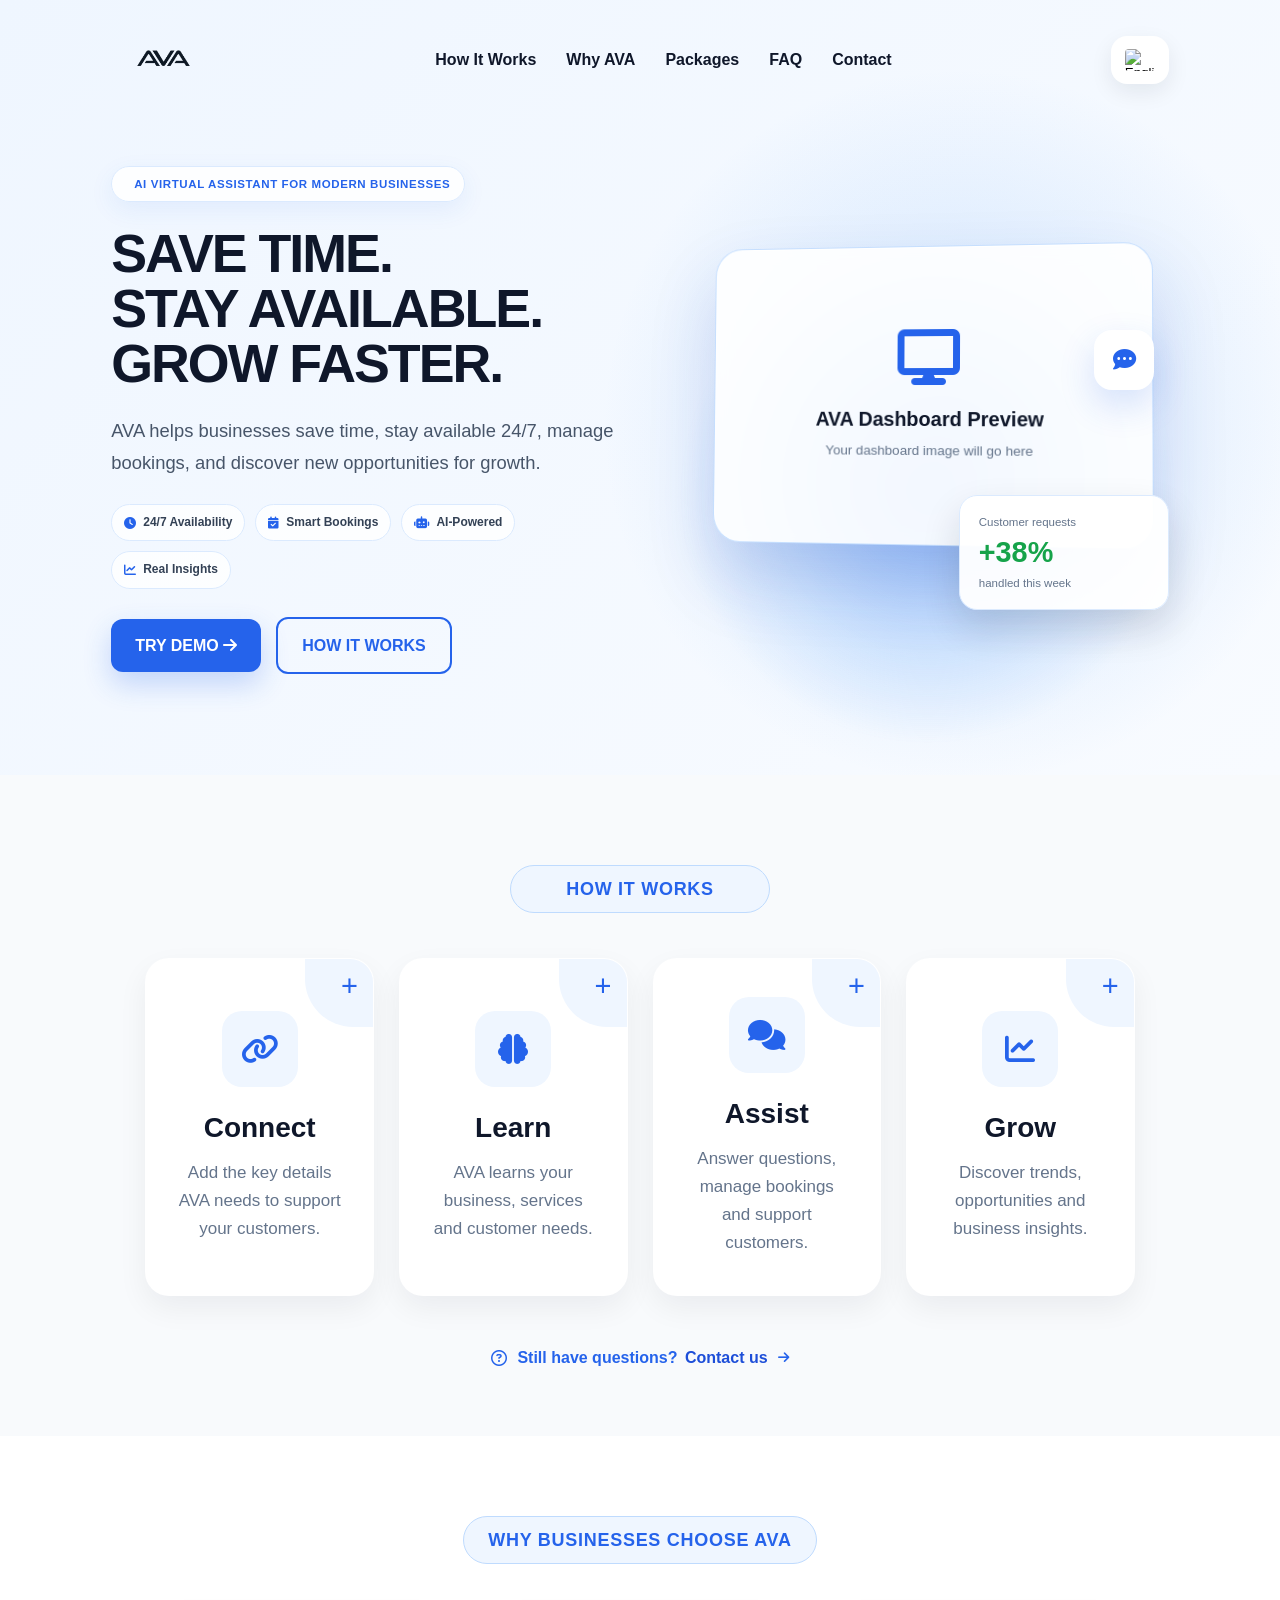
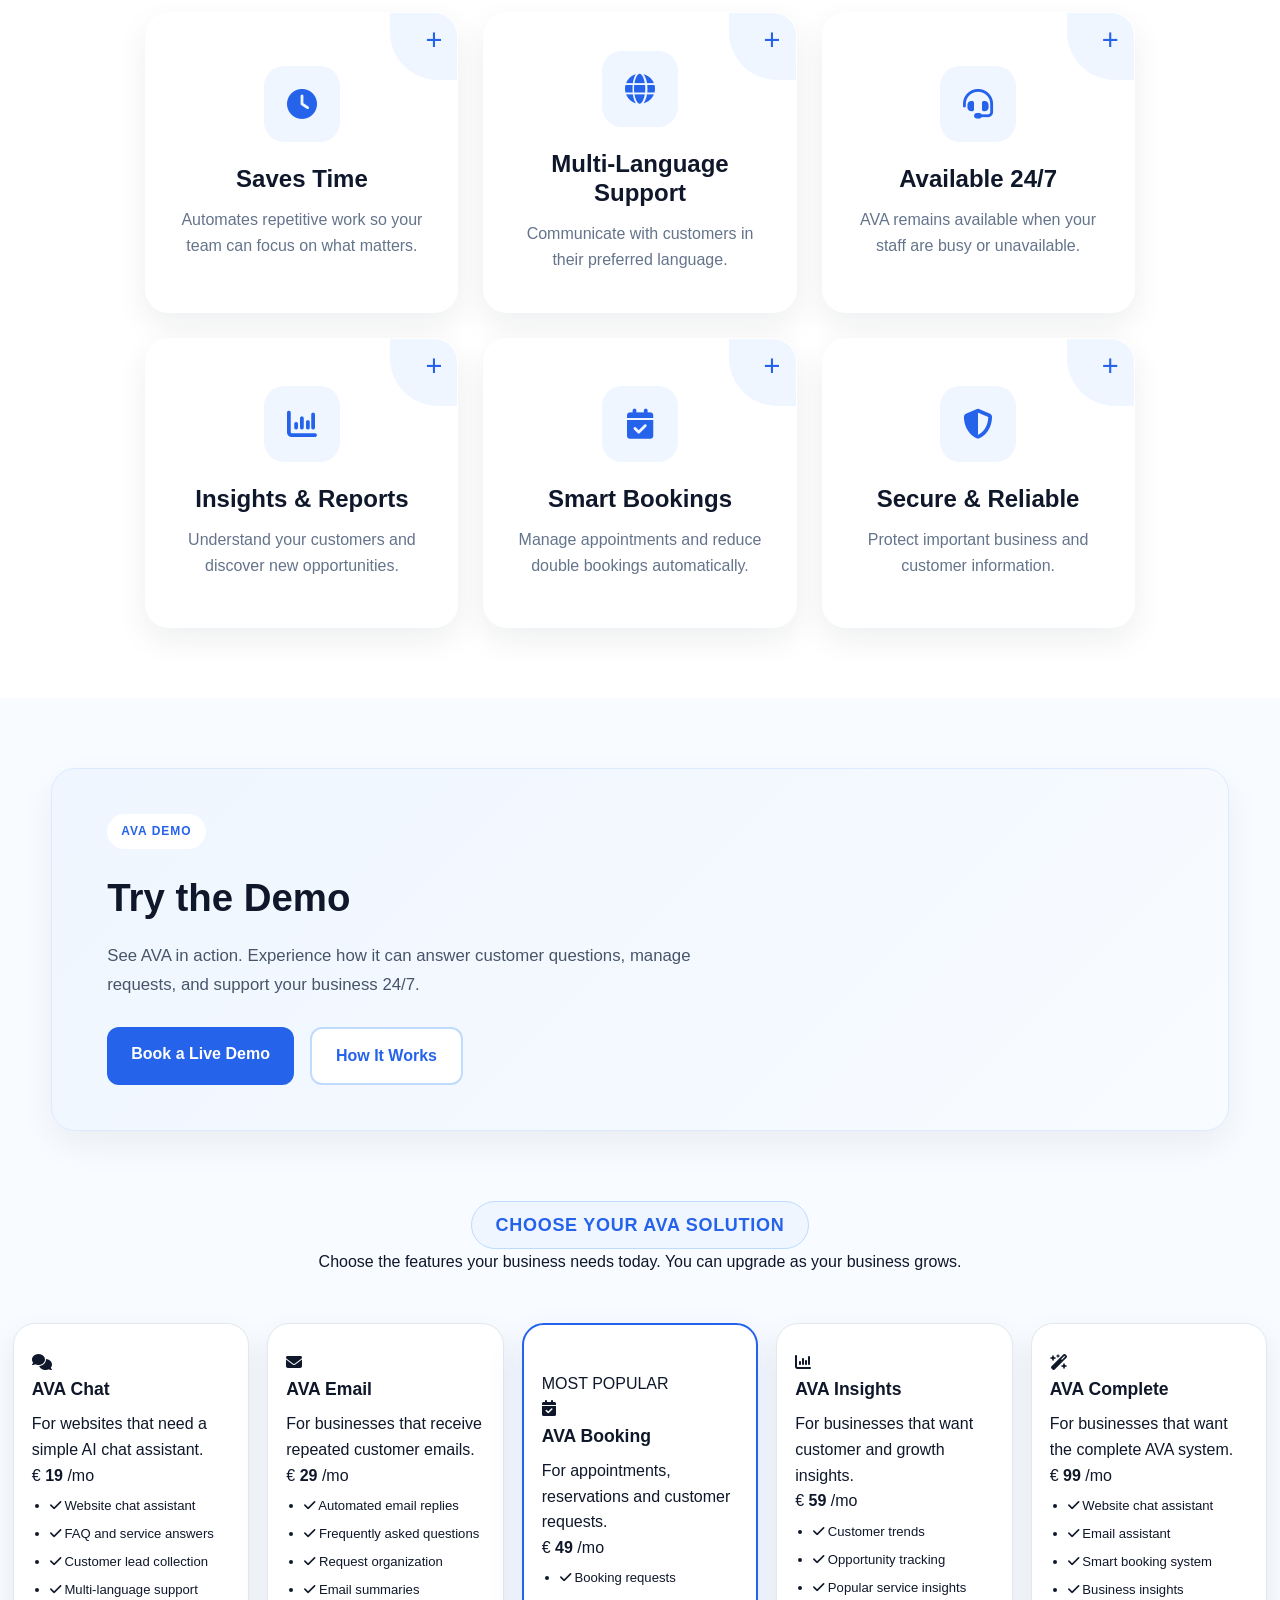
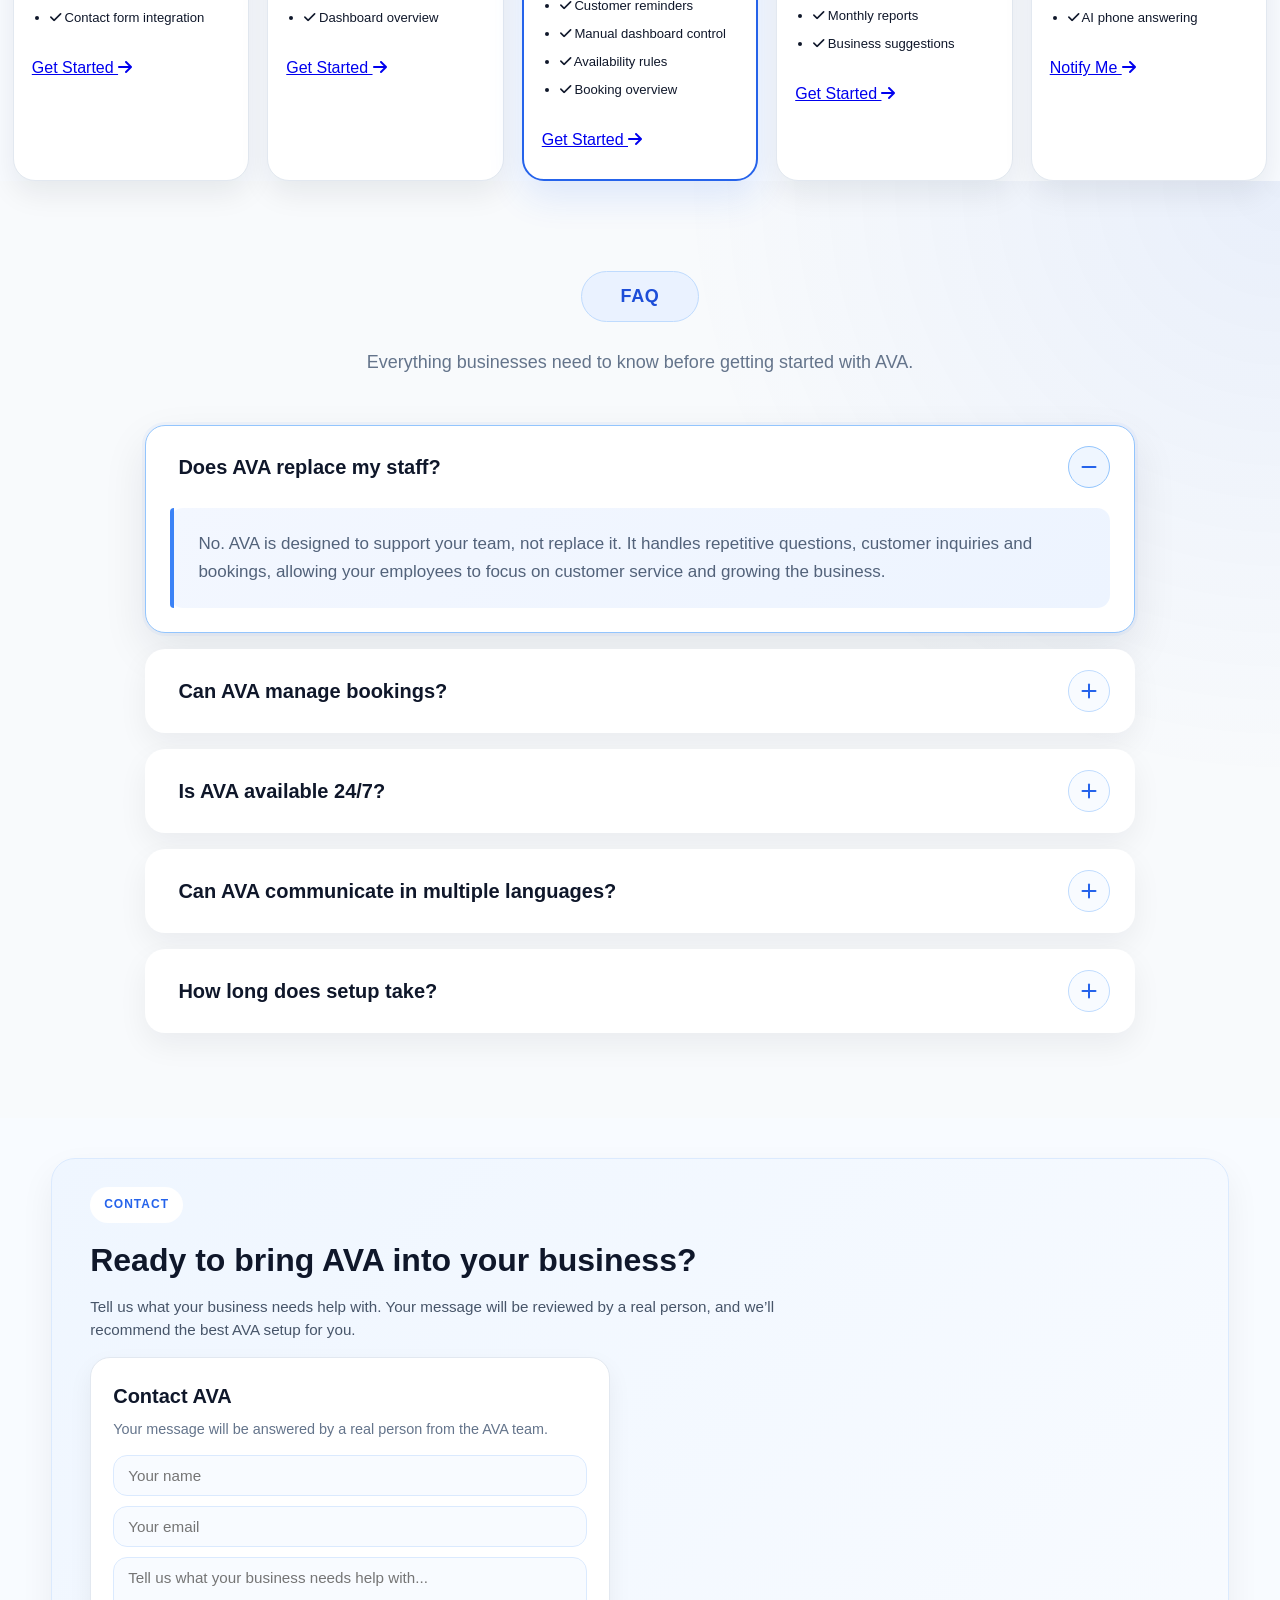
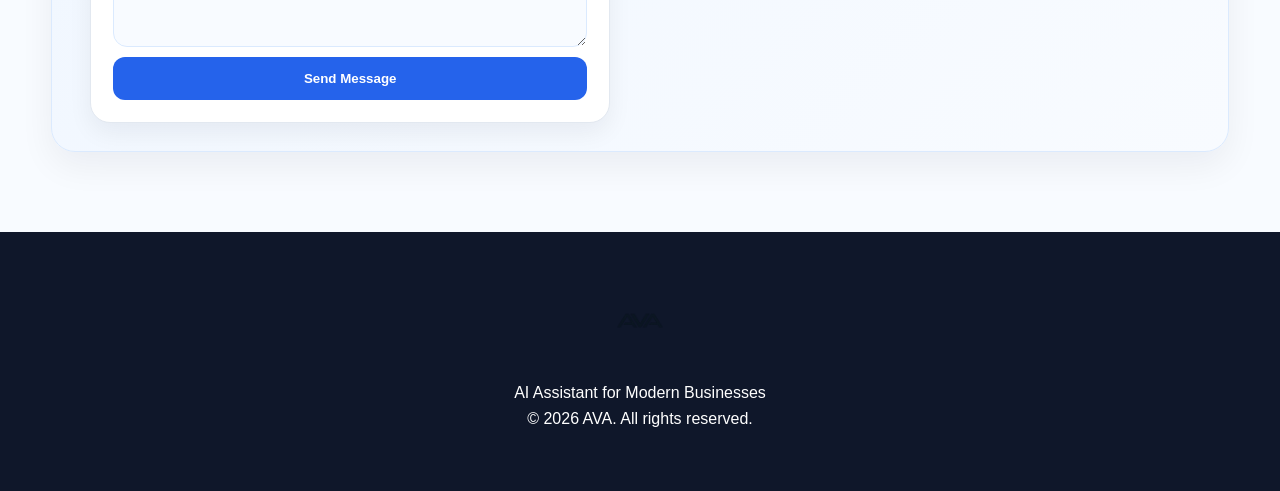
==== commit 388a8795: "Update index.html" ====
--- a/index.html
+++ b/index.html
@@ -1127,122 +1127,324 @@
     </div>
 </section>
     
-<!-- PRICING -->
-<section id="pricing" class="section">
+<!-- =========================
+     PRICING
+========================= -->
+<section id="pricing" class="pricing-section">
     <div class="container">
 
-      <div class="pricing-heading">
-    <span class="pricing-section-label">
-        CHOOSE YOUR AVA SOLUTION
-    </span>
-</div>
-
-        <div class="pricing-grid pricing-grid-compact">
-
-            <div class="pricing-card compact-card">
-                <h3>AVA Chat</h3>
-                <div class="price">€19<span>/mo</span></div>
-
-                <p class="plan-description">
-                    For websites that need a simple AI chat assistant.
-                </p>
-
-                <ul>
-                    <li>Website chat icon</li>
-                    <li>FAQ answers</li>
-                    <li>Service information</li>
-                    <li>Lead/contact form</li>
-                    <li>Multi-language support</li>
+        <div class="pricing-heading">
+            <span class="pricing-section-label">
+                CHOOSE YOUR AVA SOLUTION
+            </span>
+
+            <p>
+                Choose the features your business needs today.
+                You can upgrade as your business grows.
+            </p>
+        </div>
+
+
+        <div class="pricing-grid">
+
+            <!-- AVA CHAT -->
+            <article class="pricing-card">
+
+                <div class="pricing-card-icon">
+                    <i class="fas fa-comments"></i>
+                </div>
+
+                <div class="pricing-card-heading">
+                    <h3>AVA Chat</h3>
+
+                    <p>
+                        For websites that need a simple AI chat assistant.
+                    </p>
+                </div>
+
+                <div class="pricing-price">
+                    <span class="pricing-currency">€</span>
+                    <strong>19</strong>
+                    <span class="pricing-period">/mo</span>
+                </div>
+
+                <div class="pricing-divider"></div>
+
+                <ul class="pricing-features">
+                    <li>
+                        <i class="fas fa-check"></i>
+                        Website chat assistant
+                    </li>
+
+                    <li>
+                        <i class="fas fa-check"></i>
+                        FAQ and service answers
+                    </li>
+
+                    <li>
+                        <i class="fas fa-check"></i>
+                        Customer lead collection
+                    </li>
+
+                    <li>
+                        <i class="fas fa-check"></i>
+                        Multi-language support
+                    </li>
+
+                    <li>
+                        <i class="fas fa-check"></i>
+                        Contact form integration
+                    </li>
                 </ul>
 
-                <a href="#contact" class="primary-btn">Get Started</a>
-            </div>
-
-            <div class="pricing-card compact-card">
-                <h3>AVA Email</h3>
-                <div class="price">€29<span>/mo</span></div>
-
-                <p class="plan-description">
-                    For businesses that receive repeated customer emails.
-                </p>
-
-                <ul>
-                    <li>Email replies</li>
-                    <li>FAQ responses</li>
-                    <li>Request sorting</li>
-                    <li>Email summaries</li>
-                    <li>Dashboard overview</li>
+                <a href="#contact" class="pricing-button">
+                    Get Started
+                    <i class="fas fa-arrow-right"></i>
+                </a>
+
+            </article>
+
+
+            <!-- AVA EMAIL -->
+            <article class="pricing-card">
+
+                <div class="pricing-card-icon">
+                    <i class="fas fa-envelope"></i>
+                </div>
+
+                <div class="pricing-card-heading">
+                    <h3>AVA Email</h3>
+
+                    <p>
+                        For businesses that receive repeated customer emails.
+                    </p>
+                </div>
+
+                <div class="pricing-price">
+                    <span class="pricing-currency">€</span>
+                    <strong>29</strong>
+                    <span class="pricing-period">/mo</span>
+                </div>
+
+                <div class="pricing-divider"></div>
+
+                <ul class="pricing-features">
+                    <li>
+                        <i class="fas fa-check"></i>
+                        Automated email replies
+                    </li>
+
+                    <li>
+                        <i class="fas fa-check"></i>
+                        Frequently asked questions
+                    </li>
+
+                    <li>
+                        <i class="fas fa-check"></i>
+                        Request organization
+                    </li>
+
+                    <li>
+                        <i class="fas fa-check"></i>
+                        Email summaries
+                    </li>
+
+                    <li>
+                        <i class="fas fa-check"></i>
+                        Dashboard overview
+                    </li>
                 </ul>
 
-                <a href="#contact" class="primary-btn">Get Started</a>
-            </div>
-
-         <div class="pricing-card compact-card pricing-card-popular">
-
-    <div class="popular-badge">
-        POPULAR
-    </div>
-
-    <h3>AVA Booking</h3>
-
-    <div class="price">
-        €49<span>/mo</span>
-    </div>
-
-    <p class="plan-description">
-        For appointments, reservations and customer requests.
-    </p>
-
-    <ul>
-        <li>Booking requests</li>
-        <li>Customer reminders</li>
-        <li>Manual dashboard control</li>
-        <li>Availability rules</li>
-        <li>Booking overview</li>
-    </ul>
-
-    <a href="#contact" class="primary-btn">
-        Get Started
-    </a>
-
-</div>
-            <div class="pricing-card compact-card">
-                <h3>AVA Insights</h3>
-                <div class="price">€59<span>/mo</span></div>
-
-                <p class="plan-description">
-                    For businesses that want customer and growth insights.
-                </p>
-
-                <ul>
-                    <li>Customer trends</li>
-                    <li>Opportunity tracking</li>
-                    <li>Popular services</li>
-                    <li>Monthly reports</li>
-                    <li>Business suggestions</li>
+                <a href="#contact" class="pricing-button">
+                    Get Started
+                    <i class="fas fa-arrow-right"></i>
+                </a>
+
+            </article>
+
+
+            <!-- AVA BOOKING -->
+            <article class="pricing-card pricing-card-popular">
+
+                <span class="pricing-popular-badge">
+                    MOST POPULAR
+                </span>
+
+                <div class="pricing-card-icon">
+                    <i class="fas fa-calendar-check"></i>
+                </div>
+
+                <div class="pricing-card-heading">
+                    <h3>AVA Booking</h3>
+
+                    <p>
+                        For appointments, reservations and customer requests.
+                    </p>
+                </div>
+
+                <div class="pricing-price">
+                    <span class="pricing-currency">€</span>
+                    <strong>49</strong>
+                    <span class="pricing-period">/mo</span>
+                </div>
+
+                <div class="pricing-divider"></div>
+
+                <ul class="pricing-features">
+                    <li>
+                        <i class="fas fa-check"></i>
+                        Booking requests
+                    </li>
+
+                    <li>
+                        <i class="fas fa-check"></i>
+                        Customer reminders
+                    </li>
+
+                    <li>
+                        <i class="fas fa-check"></i>
+                        Manual dashboard control
+                    </li>
+
+                    <li>
+                        <i class="fas fa-check"></i>
+                        Availability rules
+                    </li>
+
+                    <li>
+                        <i class="fas fa-check"></i>
+                        Booking overview
+                    </li>
                 </ul>
 
-                <a href="#contact" class="primary-btn">Get Started</a>
-            </div>
-
-            <div class="pricing-card compact-card">
-                <h3>AVA Complete</h3>
-                <div class="price">€99<span>/mo</span></div>
-
-                <p class="plan-description">
-                    For businesses that want the full AVA system.
-                </p>
-
-                <ul>
-                    <li>Website chat</li>
-                    <li>Email assistant</li>
-                    <li>Booking assistant</li>
-                    <li>Business insights</li>
-                    <li>AI phone answering</li>
+                <a
+                    href="#contact"
+                    class="pricing-button pricing-button-primary"
+                >
+                    Get Started
+                    <i class="fas fa-arrow-right"></i>
+                </a>
+
+            </article>
+
+
+            <!-- AVA INSIGHTS -->
+            <article class="pricing-card">
+
+                <div class="pricing-card-icon">
+                    <i class="fas fa-chart-column"></i>
+                </div>
+
+                <div class="pricing-card-heading">
+                    <h3>AVA Insights</h3>
+
+                    <p>
+                        For businesses that want customer and growth insights.
+                    </p>
+                </div>
+
+                <div class="pricing-price">
+                    <span class="pricing-currency">€</span>
+                    <strong>59</strong>
+                    <span class="pricing-period">/mo</span>
+                </div>
+
+                <div class="pricing-divider"></div>
+
+                <ul class="pricing-features">
+                    <li>
+                        <i class="fas fa-check"></i>
+                        Customer trends
+                    </li>
+
+                    <li>
+                        <i class="fas fa-check"></i>
+                        Opportunity tracking
+                    </li>
+
+                    <li>
+                        <i class="fas fa-check"></i>
+                        Popular service insights
+                    </li>
+
+                    <li>
+                        <i class="fas fa-check"></i>
+                        Monthly reports
+                    </li>
+
+                    <li>
+                        <i class="fas fa-check"></i>
+                        Business suggestions
+                    </li>
                 </ul>
 
-                <a href="#contact" class="primary-btn">Notify Me</a>
-            </div>
+                <a href="#contact" class="pricing-button">
+                    Get Started
+                    <i class="fas fa-arrow-right"></i>
+                </a>
+
+            </article>
+
+
+            <!-- AVA COMPLETE -->
+            <article class="pricing-card pricing-card-complete">
+
+                <div class="pricing-card-icon">
+                    <i class="fas fa-wand-magic-sparkles"></i>
+                </div>
+
+                <div class="pricing-card-heading">
+                    <h3>AVA Complete</h3>
+
+                    <p>
+                        For businesses that want the complete AVA system.
+                    </p>
+                </div>
+
+                <div class="pricing-price">
+                    <span class="pricing-currency">€</span>
+                    <strong>99</strong>
+                    <span class="pricing-period">/mo</span>
+                </div>
+
+                <div class="pricing-divider"></div>
+
+                <ul class="pricing-features">
+                    <li>
+                        <i class="fas fa-check"></i>
+                        Website chat assistant
+                    </li>
+
+                    <li>
+                        <i class="fas fa-check"></i>
+                        Email assistant
+                    </li>
+
+                    <li>
+                        <i class="fas fa-check"></i>
+                        Smart booking system
+                    </li>
+
+                    <li>
+                        <i class="fas fa-check"></i>
+                        Business insights
+                    </li>
+
+                    <li>
+                        <i class="fas fa-check"></i>
+                        AI phone answering
+                    </li>
+                </ul>
+
+                <a
+                    href="#contact"
+                    class="pricing-button pricing-button-primary"
+                >
+                    Notify Me
+                    <i class="fas fa-arrow-right"></i>
+                </a>
+
+            </article>
 
         </div>
 
--- a/css/responsive.css
+++ b/css/responsive.css
@@ -930,3 +930,204 @@
         display: none;
     }
 }
+/* =========================================
+   PREMIUM MOBILE NAVIGATION
+========================================= */
+
+.mobile-nav-overlay {
+    display: none;
+}
+
+@media (max-width: 760px) {
+
+    /* Slightly larger logo */
+
+    .navbar .logo {
+        height: 54px !important;
+    }
+
+
+    /* Dark blurred background */
+
+    .mobile-nav-overlay {
+        position: fixed;
+        inset: 0;
+        z-index: 998;
+
+        display: block;
+
+        padding: 0;
+        border: 0;
+
+        visibility: hidden;
+        opacity: 0;
+
+        background: rgba(15, 23, 42, 0.32);
+
+        backdrop-filter: blur(5px);
+        -webkit-backdrop-filter: blur(5px);
+
+        cursor: pointer;
+
+        transition:
+            visibility 0.3s ease,
+            opacity 0.3s ease;
+    }
+
+    body.mobile-nav-open .mobile-nav-overlay {
+        visibility: visible;
+        opacity: 1;
+    }
+
+
+    /* Keep navigation above overlay */
+
+    .navbar {
+        position: relative;
+        z-index: 1000;
+    }
+
+
+    /* Animated navigation card */
+
+    .navbar .nav-links {
+        width: 90%;
+        max-width: 500px;
+
+        margin: 8px auto 0;
+        padding: 12px;
+
+        display: flex !important;
+        flex-direction: column;
+        align-items: stretch;
+
+        gap: 5px;
+
+        border: 1px solid #dbeafe;
+        border-radius: 20px;
+
+        background: rgba(255, 255, 255, 0.97);
+
+        box-shadow:
+            0 24px 55px rgba(15, 23, 42, 0.18),
+            0 0 0 1px rgba(255, 255, 255, 0.8);
+
+        backdrop-filter: blur(18px);
+        -webkit-backdrop-filter: blur(18px);
+
+        visibility: hidden;
+        opacity: 0;
+
+        max-height: 0;
+        overflow: hidden;
+
+        transform: translateY(-16px) scale(0.98);
+
+        pointer-events: none;
+
+        transition:
+            visibility 0.3s ease,
+            opacity 0.3s ease,
+            max-height 0.35s ease,
+            transform 0.3s ease;
+    }
+
+    .navbar.nav-open .nav-links {
+        visibility: visible;
+        opacity: 1;
+
+        max-height: 430px;
+
+        transform: translateY(0) scale(1);
+
+        pointer-events: auto;
+    }
+
+
+    /* Menu links */
+
+    .navbar .nav-links li {
+        width: 100%;
+    }
+
+    .navbar .nav-links a {
+        width: 100%;
+
+        display: flex;
+        align-items: center;
+
+        min-height: 52px;
+        padding: 13px 18px;
+
+        border-radius: 12px;
+
+        color: #0f172a;
+
+        font-size: 16px;
+        font-weight: 700;
+        text-align: left;
+
+        transition:
+            background 0.2s ease,
+            color 0.2s ease,
+            transform 0.2s ease;
+    }
+
+    .navbar .nav-links a:hover,
+    .navbar .nav-links a:focus-visible {
+        background: #eff6ff;
+        color: #2563eb;
+
+        transform: translateX(3px);
+    }
+
+    .navbar .nav-links a:active {
+        background: #dbeafe;
+        transform: scale(0.98);
+    }
+
+
+    /* Keep header buttons above overlay */
+
+    .navbar .language-dropdown,
+    .mobile-menu-button,
+    .navbar .logo {
+        position: relative;
+        z-index: 1001;
+    }
+
+
+    /* Slightly reduce hero top spacing */
+
+    .hero-content {
+        padding-top: 25px !important;
+
+        transition:
+            filter 0.3s ease,
+            opacity 0.3s ease;
+    }
+
+    body.mobile-nav-open .hero-content {
+        filter: blur(1px);
+    }
+}
+
+
+@media (max-width: 420px) {
+
+    .navbar .logo {
+        height: 49px !important;
+    }
+
+    .navbar .nav-links {
+        width: 94%;
+    }
+
+    .navbar .nav-links a {
+        min-height: 49px;
+        padding: 12px 16px;
+
+        font-size: 15px;
+    }
+
+}
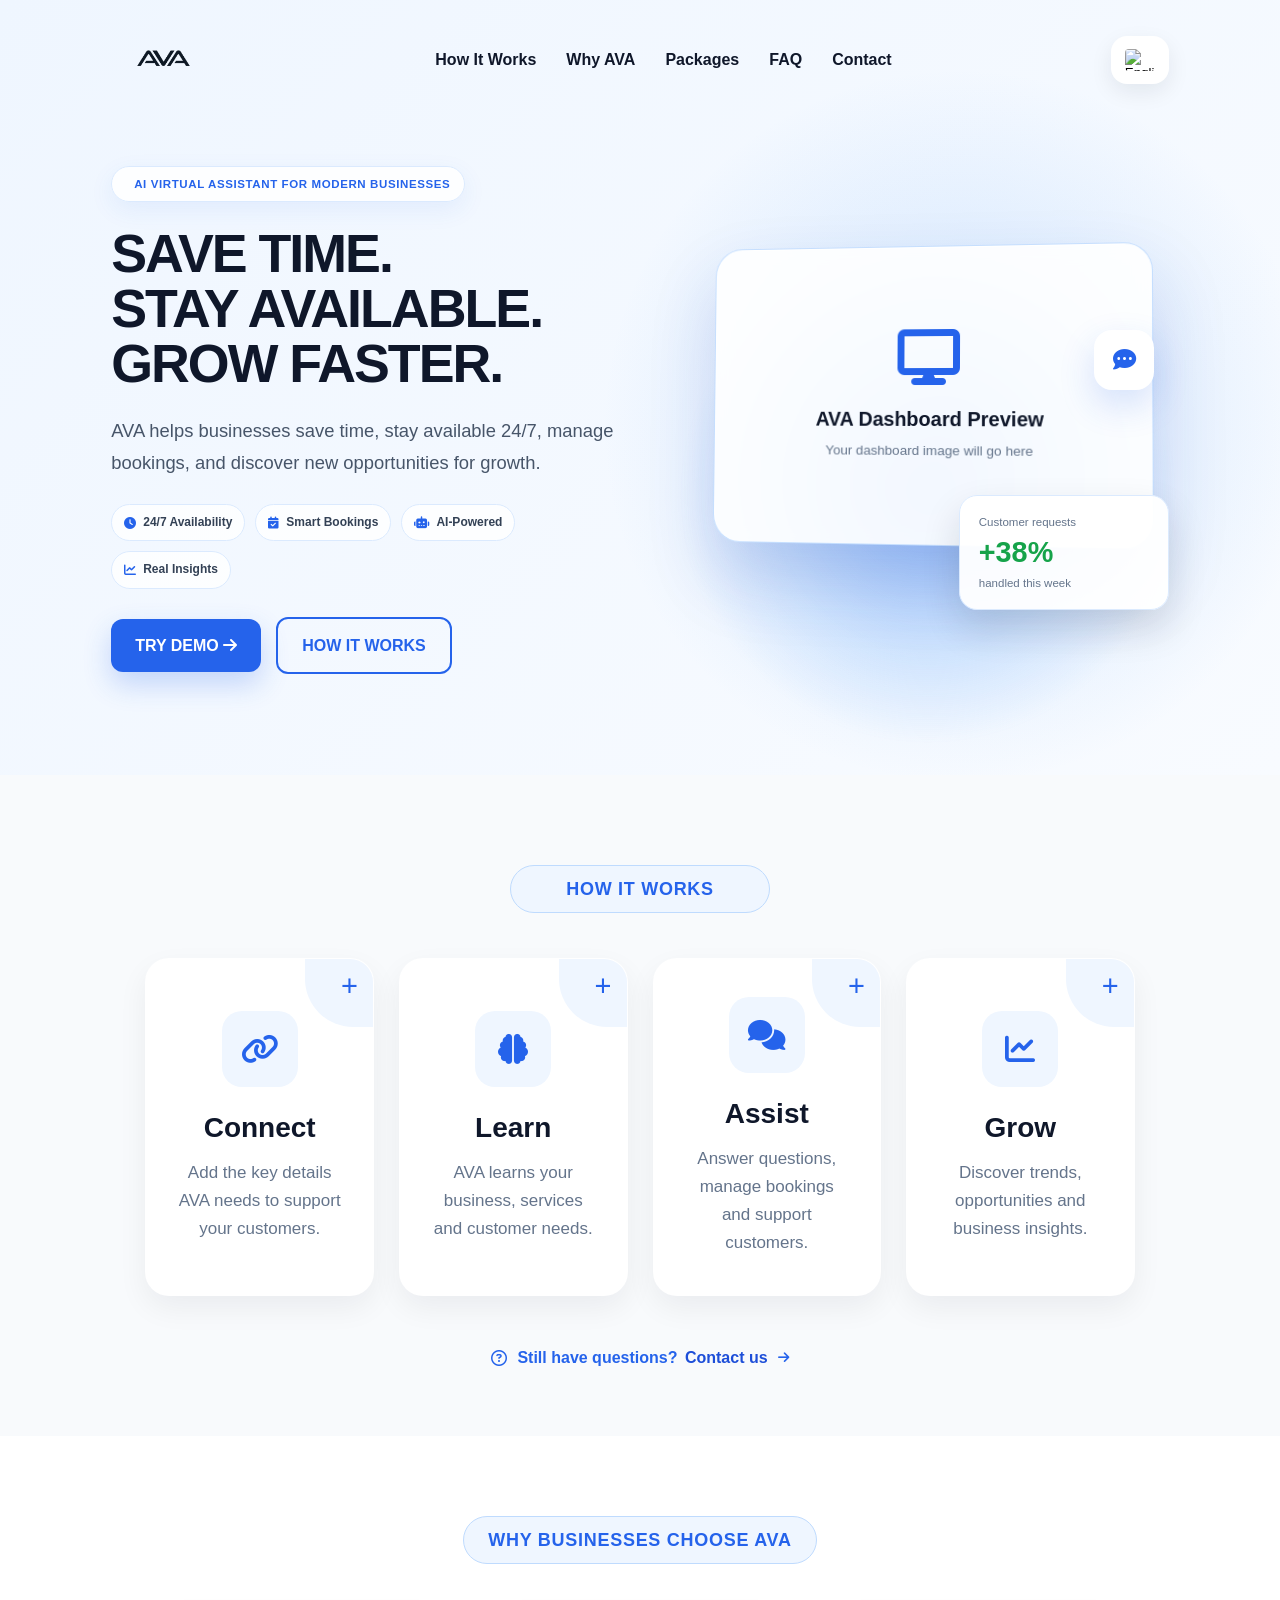
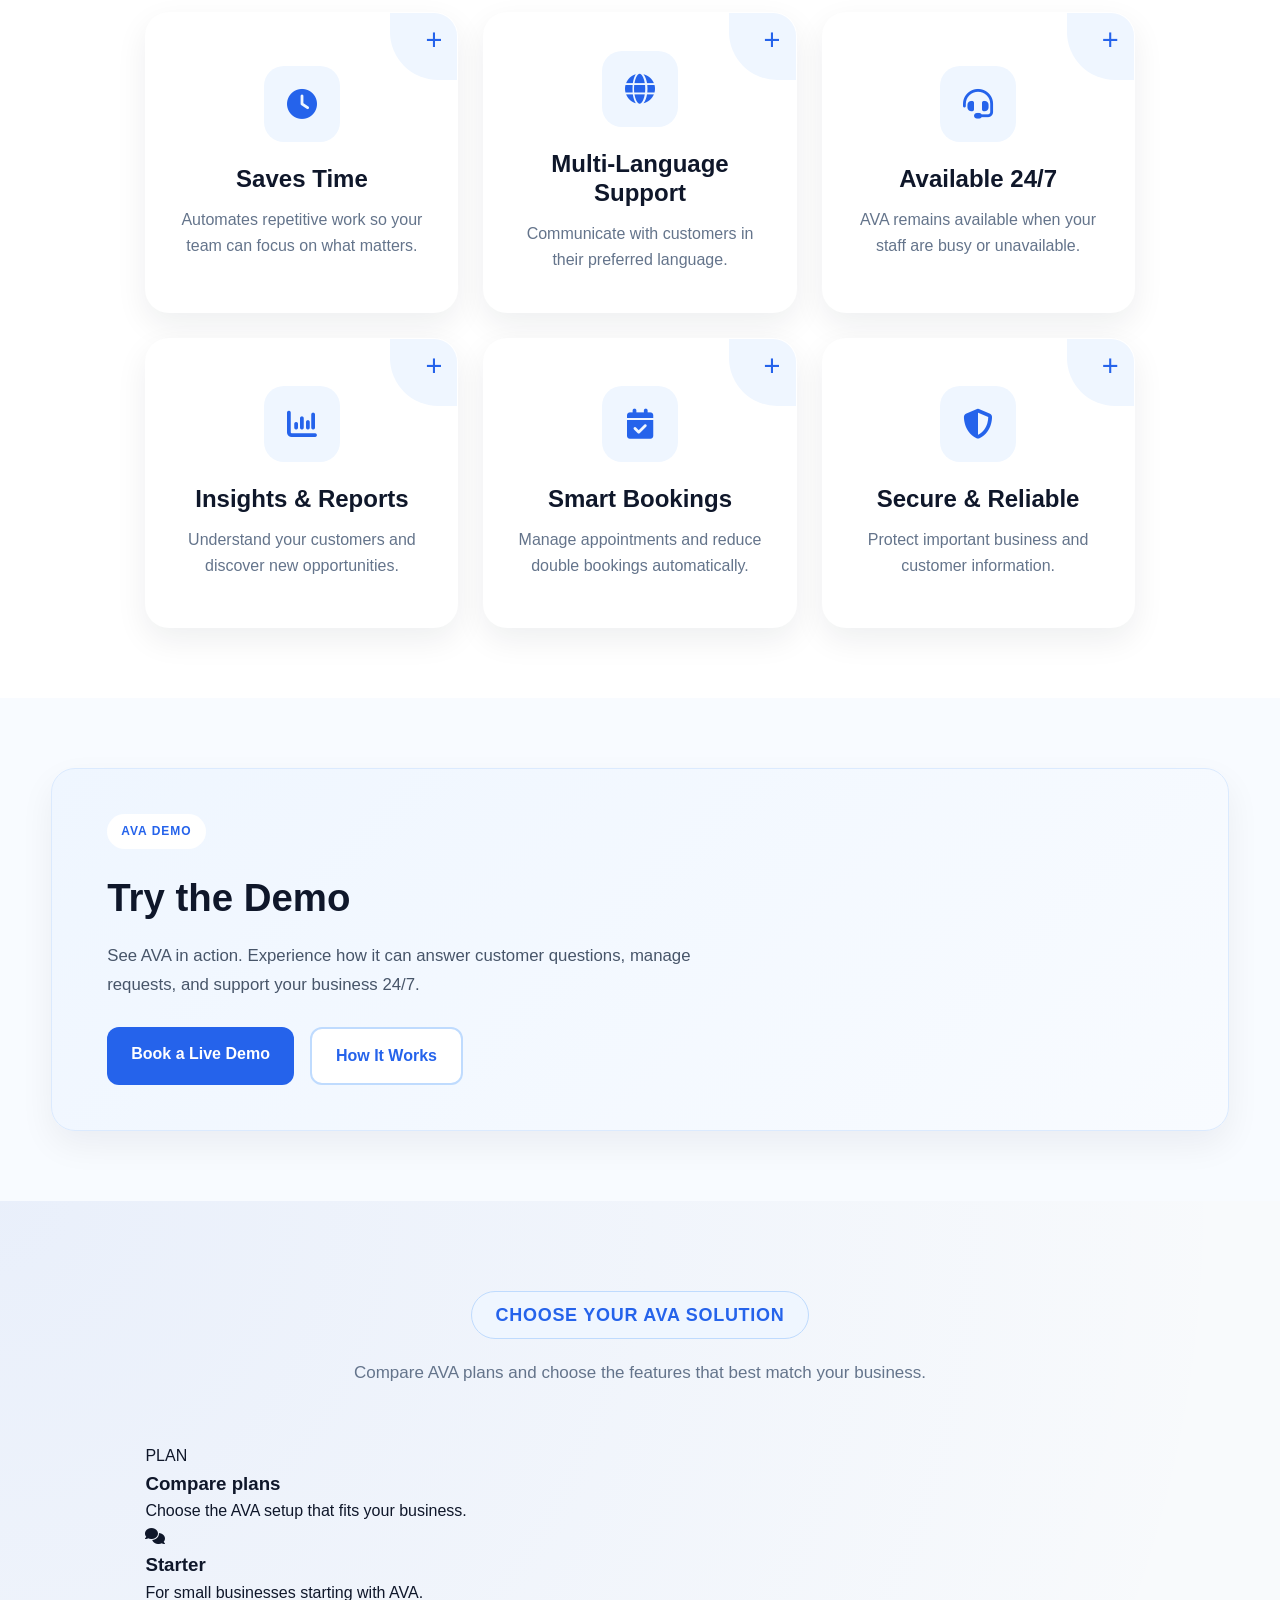
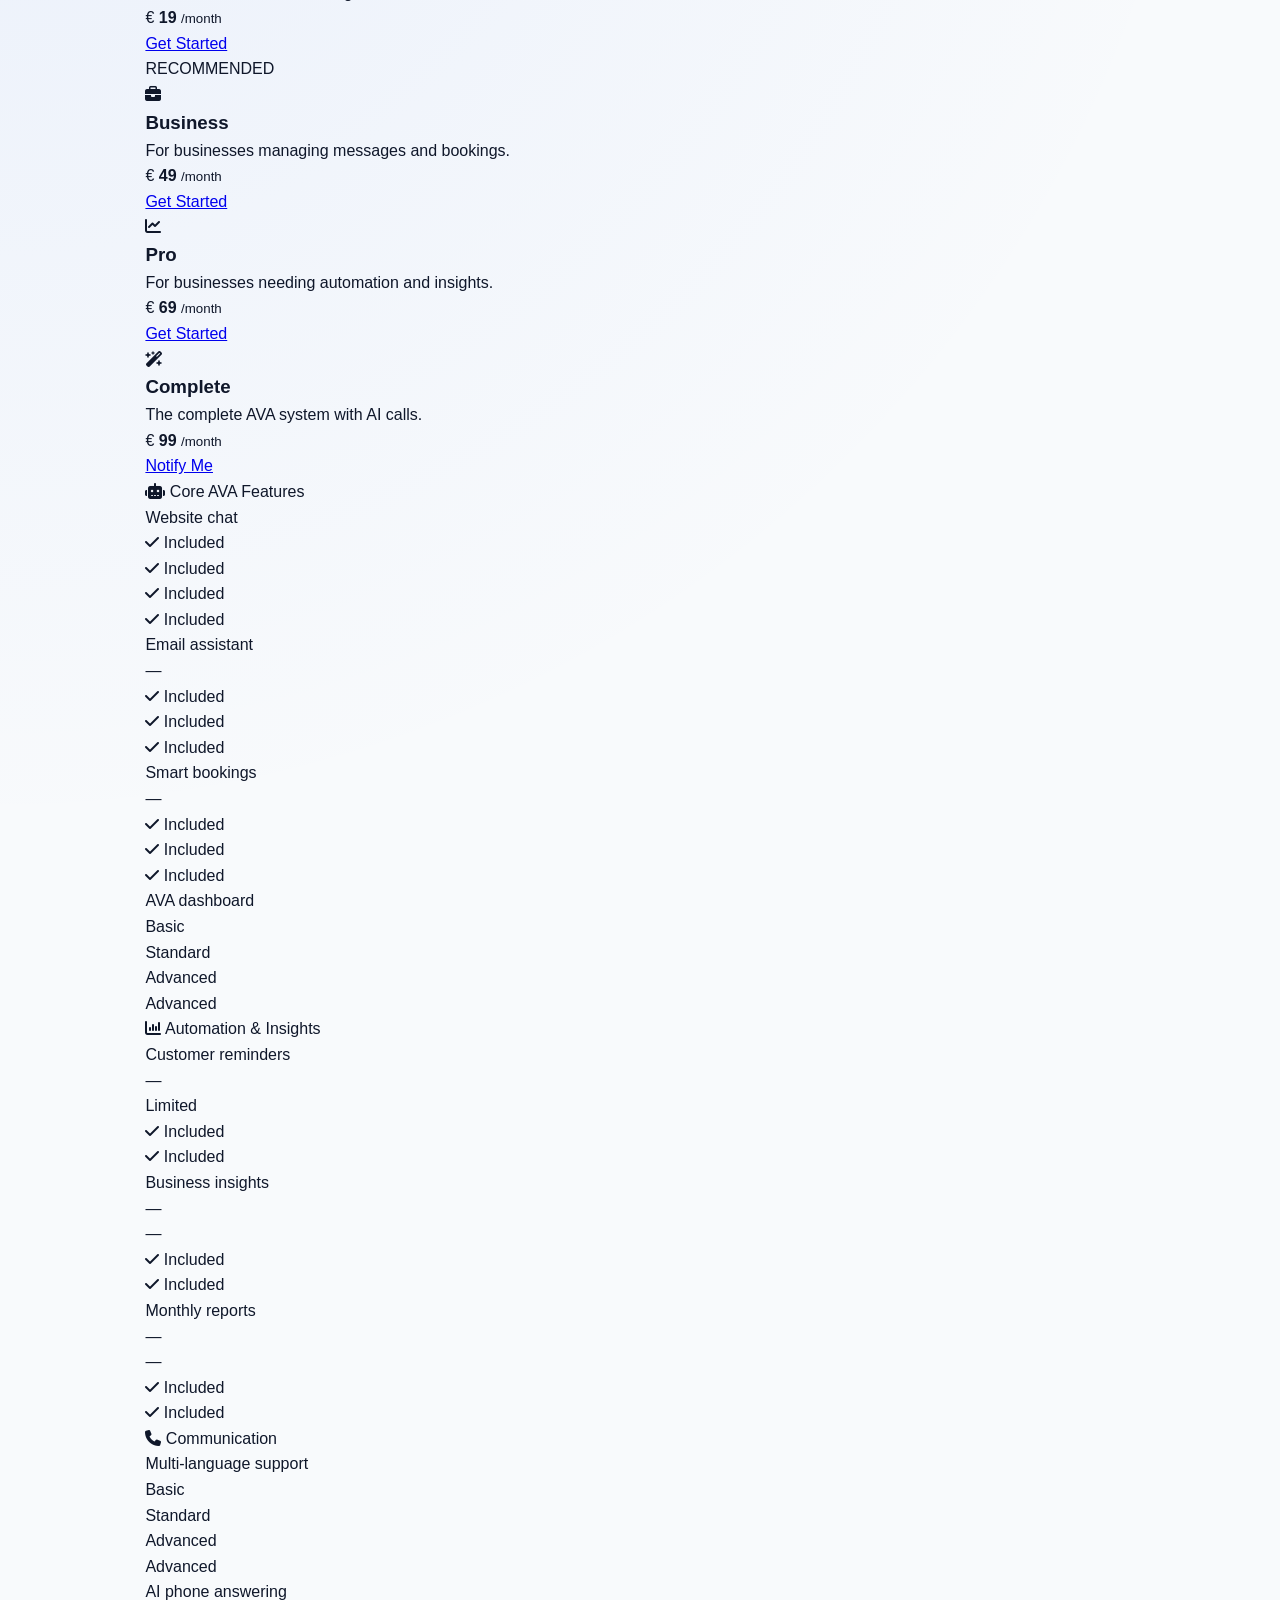
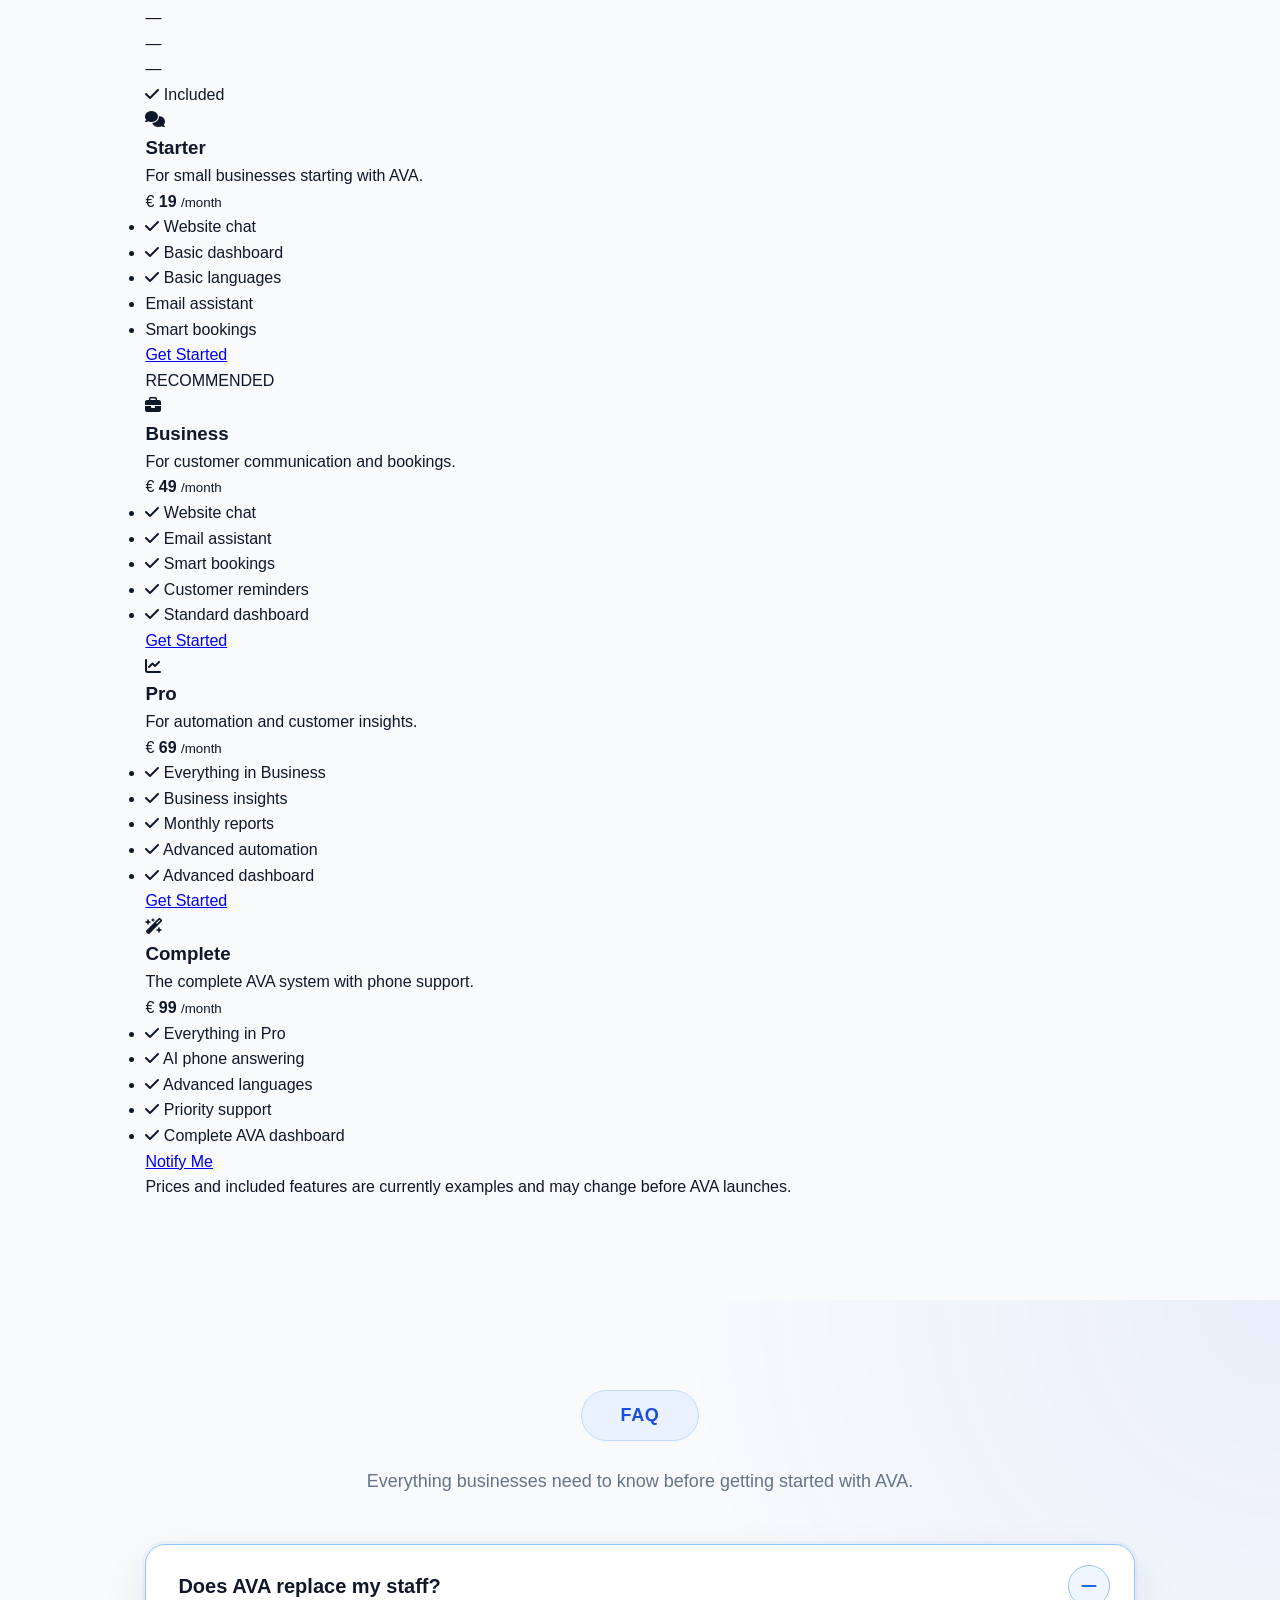
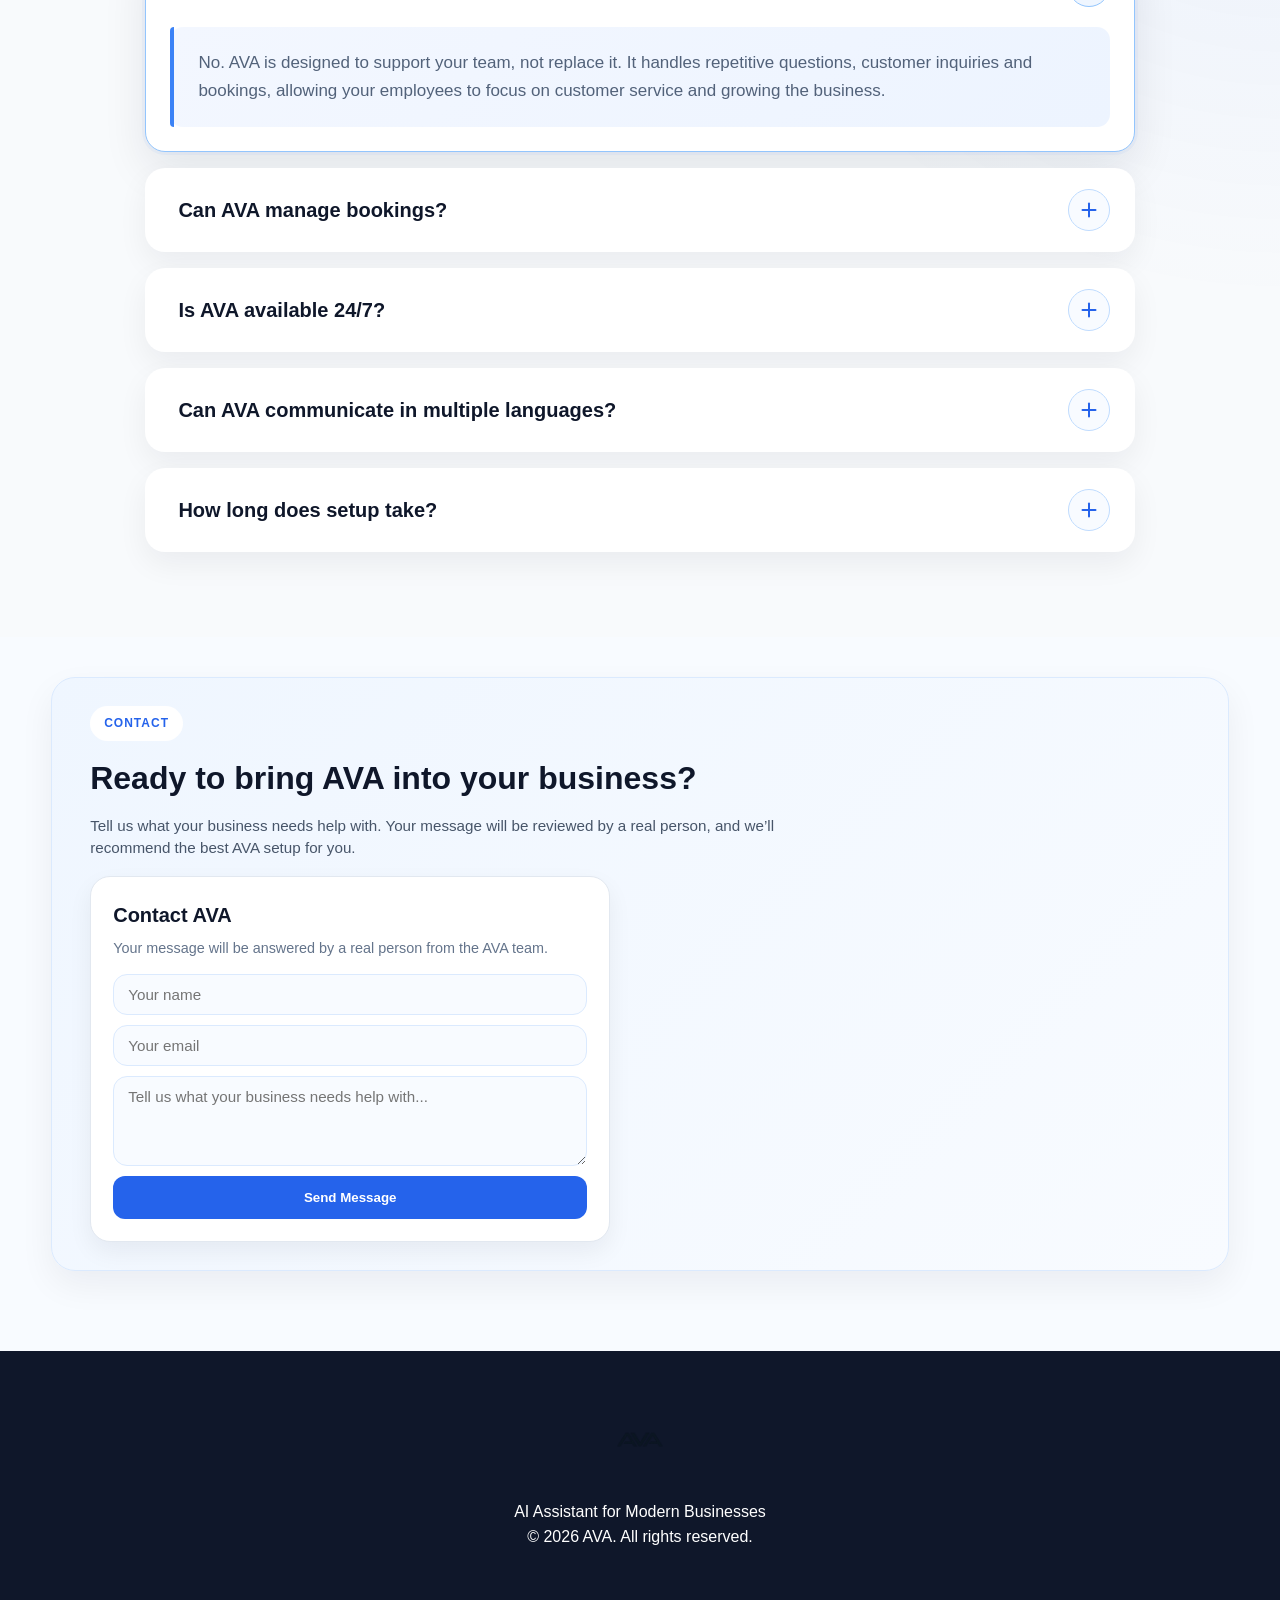
==== commit 20b1d44b: "Update index.html" ====
--- a/index.html
+++ b/index.html
@@ -1128,7 +1128,7 @@
 </section>
     
 <!-- =========================
-     PRICING
+     AVA PRICING
 ========================= -->
 <section id="pricing" class="pricing-section">
     <div class="container">
@@ -1139,314 +1139,591 @@
             </span>
 
             <p>
-                Choose the features your business needs today.
-                You can upgrade as your business grows.
+                Compare AVA plans and choose the features that best match
+                your business.
             </p>
         </div>
 
 
-        <div class="pricing-grid">
-
-            <!-- AVA CHAT -->
-            <article class="pricing-card">
-
-                <div class="pricing-card-icon">
-                    <i class="fas fa-comments"></i>
-                </div>
-
-                <div class="pricing-card-heading">
-                    <h3>AVA Chat</h3>
-
-                    <p>
-                        For websites that need a simple AI chat assistant.
-                    </p>
-                </div>
-
-                <div class="pricing-price">
-                    <span class="pricing-currency">€</span>
+        <!-- =========================
+             DESKTOP COMPARISON TABLE
+        ========================== -->
+        <div class="pricing-table-wrapper">
+
+            <div class="pricing-table">
+
+                <!-- TABLE HEADER -->
+                <div class="pricing-table-row pricing-table-header">
+
+                    <div class="pricing-feature-column">
+                        <span class="pricing-small-label">PLAN</span>
+
+                        <h3>Compare plans</h3>
+
+                        <p>
+                            Choose the AVA setup that fits your business.
+                        </p>
+                    </div>
+
+
+                    <!-- STARTER -->
+                    <div class="pricing-plan-column">
+
+                        <div class="pricing-plan-icon">
+                            <i class="fas fa-comments"></i>
+                        </div>
+
+                        <h3>Starter</h3>
+
+                        <p class="pricing-plan-description">
+                            For small businesses starting with AVA.
+                        </p>
+
+                        <div class="pricing-plan-price">
+                            <span>€</span>
+                            <strong>19</strong>
+                            <small>/month</small>
+                        </div>
+
+                        <a href="#contact" class="pricing-table-button">
+                            Get Started
+                        </a>
+
+                    </div>
+
+
+                    <!-- BUSINESS -->
+                    <div class="pricing-plan-column pricing-recommended">
+
+                        <span class="pricing-recommended-badge">
+                            RECOMMENDED
+                        </span>
+
+                        <div class="pricing-plan-icon">
+                            <i class="fas fa-briefcase"></i>
+                        </div>
+
+                        <h3>Business</h3>
+
+                        <p class="pricing-plan-description">
+                            For businesses managing messages and bookings.
+                        </p>
+
+                        <div class="pricing-plan-price">
+                            <span>€</span>
+                            <strong>49</strong>
+                            <small>/month</small>
+                        </div>
+
+                        <a
+                            href="#contact"
+                            class="pricing-table-button pricing-table-button-primary"
+                        >
+                            Get Started
+                        </a>
+
+                    </div>
+
+
+                    <!-- PRO -->
+                    <div class="pricing-plan-column">
+
+                        <div class="pricing-plan-icon">
+                            <i class="fas fa-chart-line"></i>
+                        </div>
+
+                        <h3>Pro</h3>
+
+                        <p class="pricing-plan-description">
+                            For businesses needing automation and insights.
+                        </p>
+
+                        <div class="pricing-plan-price">
+                            <span>€</span>
+                            <strong>69</strong>
+                            <small>/month</small>
+                        </div>
+
+                        <a href="#contact" class="pricing-table-button">
+                            Get Started
+                        </a>
+
+                    </div>
+
+
+                    <!-- COMPLETE -->
+                    <div class="pricing-plan-column">
+
+                        <div class="pricing-plan-icon">
+                            <i class="fas fa-wand-magic-sparkles"></i>
+                        </div>
+
+                        <h3>Complete</h3>
+
+                        <p class="pricing-plan-description">
+                            The complete AVA system with AI calls.
+                        </p>
+
+                        <div class="pricing-plan-price">
+                            <span>€</span>
+                            <strong>99</strong>
+                            <small>/month</small>
+                        </div>
+
+                        <a
+                            href="#contact"
+                            class="pricing-table-button pricing-table-button-primary"
+                        >
+                            Notify Me
+                        </a>
+
+                    </div>
+
+                </div>
+
+
+                <!-- SECTION TITLE -->
+                <div class="pricing-category-row">
+                    <div>
+                        <i class="fas fa-robot"></i>
+                        Core AVA Features
+                    </div>
+                </div>
+
+
+                <!-- WEBSITE CHAT -->
+                <div class="pricing-table-row pricing-feature-row">
+
+                    <div class="pricing-feature-name">
+                        Website chat
+                    </div>
+
+                    <div class="pricing-feature-value">
+                        <i class="fas fa-check"></i>
+                        Included
+                    </div>
+
+                    <div class="pricing-feature-value pricing-highlight-column">
+                        <i class="fas fa-check"></i>
+                        Included
+                    </div>
+
+                    <div class="pricing-feature-value">
+                        <i class="fas fa-check"></i>
+                        Included
+                    </div>
+
+                    <div class="pricing-feature-value">
+                        <i class="fas fa-check"></i>
+                        Included
+                    </div>
+
+                </div>
+
+
+                <!-- EMAIL ASSISTANT -->
+                <div class="pricing-table-row pricing-feature-row">
+
+                    <div class="pricing-feature-name">
+                        Email assistant
+                    </div>
+
+                    <div class="pricing-feature-value pricing-not-included">
+                        —
+                    </div>
+
+                    <div class="pricing-feature-value pricing-highlight-column">
+                        <i class="fas fa-check"></i>
+                        Included
+                    </div>
+
+                    <div class="pricing-feature-value">
+                        <i class="fas fa-check"></i>
+                        Included
+                    </div>
+
+                    <div class="pricing-feature-value">
+                        <i class="fas fa-check"></i>
+                        Included
+                    </div>
+
+                </div>
+
+
+                <!-- SMART BOOKINGS -->
+                <div class="pricing-table-row pricing-feature-row">
+
+                    <div class="pricing-feature-name">
+                        Smart bookings
+                    </div>
+
+                    <div class="pricing-feature-value pricing-not-included">
+                        —
+                    </div>
+
+                    <div class="pricing-feature-value pricing-highlight-column">
+                        <i class="fas fa-check"></i>
+                        Included
+                    </div>
+
+                    <div class="pricing-feature-value">
+                        <i class="fas fa-check"></i>
+                        Included
+                    </div>
+
+                    <div class="pricing-feature-value">
+                        <i class="fas fa-check"></i>
+                        Included
+                    </div>
+
+                </div>
+
+
+                <!-- DASHBOARD -->
+                <div class="pricing-table-row pricing-feature-row">
+
+                    <div class="pricing-feature-name">
+                        AVA dashboard
+                    </div>
+
+                    <div class="pricing-feature-value">
+                        Basic
+                    </div>
+
+                    <div class="pricing-feature-value pricing-highlight-column">
+                        Standard
+                    </div>
+
+                    <div class="pricing-feature-value">
+                        Advanced
+                    </div>
+
+                    <div class="pricing-feature-value">
+                        Advanced
+                    </div>
+
+                </div>
+
+
+                <!-- CATEGORY -->
+                <div class="pricing-category-row">
+                    <div>
+                        <i class="fas fa-chart-column"></i>
+                        Automation & Insights
+                    </div>
+                </div>
+
+
+                <!-- CUSTOMER REMINDERS -->
+                <div class="pricing-table-row pricing-feature-row">
+
+                    <div class="pricing-feature-name">
+                        Customer reminders
+                    </div>
+
+                    <div class="pricing-feature-value pricing-not-included">
+                        —
+                    </div>
+
+                    <div class="pricing-feature-value pricing-highlight-column">
+                        Limited
+                    </div>
+
+                    <div class="pricing-feature-value">
+                        <i class="fas fa-check"></i>
+                        Included
+                    </div>
+
+                    <div class="pricing-feature-value">
+                        <i class="fas fa-check"></i>
+                        Included
+                    </div>
+
+                </div>
+
+
+                <!-- BUSINESS INSIGHTS -->
+                <div class="pricing-table-row pricing-feature-row">
+
+                    <div class="pricing-feature-name">
+                        Business insights
+                    </div>
+
+                    <div class="pricing-feature-value pricing-not-included">
+                        —
+                    </div>
+
+                    <div class="pricing-feature-value pricing-not-included pricing-highlight-column">
+                        —
+                    </div>
+
+                    <div class="pricing-feature-value">
+                        <i class="fas fa-check"></i>
+                        Included
+                    </div>
+
+                    <div class="pricing-feature-value">
+                        <i class="fas fa-check"></i>
+                        Included
+                    </div>
+
+                </div>
+
+
+                <!-- MONTHLY REPORTS -->
+                <div class="pricing-table-row pricing-feature-row">
+
+                    <div class="pricing-feature-name">
+                        Monthly reports
+                    </div>
+
+                    <div class="pricing-feature-value pricing-not-included">
+                        —
+                    </div>
+
+                    <div class="pricing-feature-value pricing-not-included pricing-highlight-column">
+                        —
+                    </div>
+
+                    <div class="pricing-feature-value">
+                        <i class="fas fa-check"></i>
+                        Included
+                    </div>
+
+                    <div class="pricing-feature-value">
+                        <i class="fas fa-check"></i>
+                        Included
+                    </div>
+
+                </div>
+
+
+                <!-- CATEGORY -->
+                <div class="pricing-category-row">
+                    <div>
+                        <i class="fas fa-phone"></i>
+                        Communication
+                    </div>
+                </div>
+
+
+                <!-- MULTI LANGUAGE -->
+                <div class="pricing-table-row pricing-feature-row">
+
+                    <div class="pricing-feature-name">
+                        Multi-language support
+                    </div>
+
+                    <div class="pricing-feature-value">
+                        Basic
+                    </div>
+
+                    <div class="pricing-feature-value pricing-highlight-column">
+                        Standard
+                    </div>
+
+                    <div class="pricing-feature-value">
+                        Advanced
+                    </div>
+
+                    <div class="pricing-feature-value">
+                        Advanced
+                    </div>
+
+                </div>
+
+
+                <!-- AI PHONE CALLS -->
+                <div class="pricing-table-row pricing-feature-row">
+
+                    <div class="pricing-feature-name">
+                        AI phone answering
+                    </div>
+
+                    <div class="pricing-feature-value pricing-not-included">
+                        —
+                    </div>
+
+                    <div class="pricing-feature-value pricing-not-included pricing-highlight-column">
+                        —
+                    </div>
+
+                    <div class="pricing-feature-value pricing-not-included">
+                        —
+                    </div>
+
+                    <div class="pricing-feature-value">
+                        <i class="fas fa-check"></i>
+                        Included
+                    </div>
+
+                </div>
+
+            </div>
+
+        </div>
+
+
+        <!-- =========================
+             MOBILE PRICING CARDS
+        ========================== -->
+        <div class="mobile-pricing-grid">
+
+            <!-- STARTER -->
+            <article class="mobile-pricing-card">
+
+                <div class="mobile-pricing-top">
+                    <div class="pricing-plan-icon">
+                        <i class="fas fa-comments"></i>
+                    </div>
+
+                    <div>
+                        <h3>Starter</h3>
+                        <p>For small businesses starting with AVA.</p>
+                    </div>
+                </div>
+
+                <div class="pricing-plan-price">
+                    <span>€</span>
                     <strong>19</strong>
-                    <span class="pricing-period">/mo</span>
-                </div>
-
-                <div class="pricing-divider"></div>
-
-                <ul class="pricing-features">
-                    <li>
-                        <i class="fas fa-check"></i>
-                        Website chat assistant
-                    </li>
-
-                    <li>
-                        <i class="fas fa-check"></i>
-                        FAQ and service answers
-                    </li>
-
-                    <li>
-                        <i class="fas fa-check"></i>
-                        Customer lead collection
-                    </li>
-
-                    <li>
-                        <i class="fas fa-check"></i>
-                        Multi-language support
-                    </li>
-
-                    <li>
-                        <i class="fas fa-check"></i>
-                        Contact form integration
-                    </li>
+                    <small>/month</small>
+                </div>
+
+                <ul>
+                    <li><i class="fas fa-check"></i> Website chat</li>
+                    <li><i class="fas fa-check"></i> Basic dashboard</li>
+                    <li><i class="fas fa-check"></i> Basic languages</li>
+                    <li class="mobile-feature-disabled">Email assistant</li>
+                    <li class="mobile-feature-disabled">Smart bookings</li>
                 </ul>
 
-                <a href="#contact" class="pricing-button">
+                <a href="#contact" class="pricing-table-button">
                     Get Started
-                    <i class="fas fa-arrow-right"></i>
                 </a>
 
             </article>
 
 
-            <!-- AVA EMAIL -->
-            <article class="pricing-card">
-
-                <div class="pricing-card-icon">
-                    <i class="fas fa-envelope"></i>
-                </div>
-
-                <div class="pricing-card-heading">
-                    <h3>AVA Email</h3>
-
-                    <p>
-                        For businesses that receive repeated customer emails.
-                    </p>
-                </div>
-
-                <div class="pricing-price">
-                    <span class="pricing-currency">€</span>
-                    <strong>29</strong>
-                    <span class="pricing-period">/mo</span>
-                </div>
-
-                <div class="pricing-divider"></div>
-
-                <ul class="pricing-features">
-                    <li>
-                        <i class="fas fa-check"></i>
-                        Automated email replies
-                    </li>
-
-                    <li>
-                        <i class="fas fa-check"></i>
-                        Frequently asked questions
-                    </li>
-
-                    <li>
-                        <i class="fas fa-check"></i>
-                        Request organization
-                    </li>
-
-                    <li>
-                        <i class="fas fa-check"></i>
-                        Email summaries
-                    </li>
-
-                    <li>
-                        <i class="fas fa-check"></i>
-                        Dashboard overview
-                    </li>
-                </ul>
-
-                <a href="#contact" class="pricing-button">
-                    Get Started
-                    <i class="fas fa-arrow-right"></i>
-                </a>
-
-            </article>
-
-
-            <!-- AVA BOOKING -->
-            <article class="pricing-card pricing-card-popular">
-
-                <span class="pricing-popular-badge">
-                    MOST POPULAR
-                </span>
-
-                <div class="pricing-card-icon">
-                    <i class="fas fa-calendar-check"></i>
-                </div>
-
-                <div class="pricing-card-heading">
-                    <h3>AVA Booking</h3>
-
-                    <p>
-                        For appointments, reservations and customer requests.
-                    </p>
-                </div>
-
-                <div class="pricing-price">
-                    <span class="pricing-currency">€</span>
+            <!-- BUSINESS -->
+            <article class="mobile-pricing-card mobile-pricing-recommended">
+
+                <span class="mobile-recommended-badge">
+                    RECOMMENDED
+                </span>
+
+                <div class="mobile-pricing-top">
+                    <div class="pricing-plan-icon">
+                        <i class="fas fa-briefcase"></i>
+                    </div>
+
+                    <div>
+                        <h3>Business</h3>
+                        <p>For customer communication and bookings.</p>
+                    </div>
+                </div>
+
+                <div class="pricing-plan-price">
+                    <span>€</span>
                     <strong>49</strong>
-                    <span class="pricing-period">/mo</span>
-                </div>
-
-                <div class="pricing-divider"></div>
-
-                <ul class="pricing-features">
-                    <li>
-                        <i class="fas fa-check"></i>
-                        Booking requests
-                    </li>
-
-                    <li>
-                        <i class="fas fa-check"></i>
-                        Customer reminders
-                    </li>
-
-                    <li>
-                        <i class="fas fa-check"></i>
-                        Manual dashboard control
-                    </li>
-
-                    <li>
-                        <i class="fas fa-check"></i>
-                        Availability rules
-                    </li>
-
-                    <li>
-                        <i class="fas fa-check"></i>
-                        Booking overview
-                    </li>
+                    <small>/month</small>
+                </div>
+
+                <ul>
+                    <li><i class="fas fa-check"></i> Website chat</li>
+                    <li><i class="fas fa-check"></i> Email assistant</li>
+                    <li><i class="fas fa-check"></i> Smart bookings</li>
+                    <li><i class="fas fa-check"></i> Customer reminders</li>
+                    <li><i class="fas fa-check"></i> Standard dashboard</li>
                 </ul>
 
                 <a
                     href="#contact"
-                    class="pricing-button pricing-button-primary"
+                    class="pricing-table-button pricing-table-button-primary"
                 >
                     Get Started
-                    <i class="fas fa-arrow-right"></i>
                 </a>
 
             </article>
 
 
-            <!-- AVA INSIGHTS -->
-            <article class="pricing-card">
-
-                <div class="pricing-card-icon">
-                    <i class="fas fa-chart-column"></i>
-                </div>
-
-                <div class="pricing-card-heading">
-                    <h3>AVA Insights</h3>
-
-                    <p>
-                        For businesses that want customer and growth insights.
-                    </p>
-                </div>
-
-                <div class="pricing-price">
-                    <span class="pricing-currency">€</span>
-                    <strong>59</strong>
-                    <span class="pricing-period">/mo</span>
-                </div>
-
-                <div class="pricing-divider"></div>
-
-                <ul class="pricing-features">
-                    <li>
-                        <i class="fas fa-check"></i>
-                        Customer trends
-                    </li>
-
-                    <li>
-                        <i class="fas fa-check"></i>
-                        Opportunity tracking
-                    </li>
-
-                    <li>
-                        <i class="fas fa-check"></i>
-                        Popular service insights
-                    </li>
-
-                    <li>
-                        <i class="fas fa-check"></i>
-                        Monthly reports
-                    </li>
-
-                    <li>
-                        <i class="fas fa-check"></i>
-                        Business suggestions
-                    </li>
+            <!-- PRO -->
+            <article class="mobile-pricing-card">
+
+                <div class="mobile-pricing-top">
+                    <div class="pricing-plan-icon">
+                        <i class="fas fa-chart-line"></i>
+                    </div>
+
+                    <div>
+                        <h3>Pro</h3>
+                        <p>For automation and customer insights.</p>
+                    </div>
+                </div>
+
+                <div class="pricing-plan-price">
+                    <span>€</span>
+                    <strong>69</strong>
+                    <small>/month</small>
+                </div>
+
+                <ul>
+                    <li><i class="fas fa-check"></i> Everything in Business</li>
+                    <li><i class="fas fa-check"></i> Business insights</li>
+                    <li><i class="fas fa-check"></i> Monthly reports</li>
+                    <li><i class="fas fa-check"></i> Advanced automation</li>
+                    <li><i class="fas fa-check"></i> Advanced dashboard</li>
                 </ul>
 
-                <a href="#contact" class="pricing-button">
+                <a href="#contact" class="pricing-table-button">
                     Get Started
-                    <i class="fas fa-arrow-right"></i>
                 </a>
 
             </article>
 
 
-            <!-- AVA COMPLETE -->
-            <article class="pricing-card pricing-card-complete">
-
-                <div class="pricing-card-icon">
-                    <i class="fas fa-wand-magic-sparkles"></i>
-                </div>
-
-                <div class="pricing-card-heading">
-                    <h3>AVA Complete</h3>
-
-                    <p>
-                        For businesses that want the complete AVA system.
-                    </p>
-                </div>
-
-                <div class="pricing-price">
-                    <span class="pricing-currency">€</span>
+            <!-- COMPLETE -->
+            <article class="mobile-pricing-card">
+
+                <div class="mobile-pricing-top">
+                    <div class="pricing-plan-icon">
+                        <i class="fas fa-wand-magic-sparkles"></i>
+                    </div>
+
+                    <div>
+                        <h3>Complete</h3>
+                        <p>The complete AVA system with phone support.</p>
+                    </div>
+                </div>
+
+                <div class="pricing-plan-price">
+                    <span>€</span>
                     <strong>99</strong>
-                    <span class="pricing-period">/mo</span>
-                </div>
-
-                <div class="pricing-divider"></div>
-
-                <ul class="pricing-features">
-                    <li>
-                        <i class="fas fa-check"></i>
-                        Website chat assistant
-                    </li>
-
-                    <li>
-                        <i class="fas fa-check"></i>
-                        Email assistant
-                    </li>
-
-                    <li>
-                        <i class="fas fa-check"></i>
-                        Smart booking system
-                    </li>
-
-                    <li>
-                        <i class="fas fa-check"></i>
-                        Business insights
-                    </li>
-
-                    <li>
-                        <i class="fas fa-check"></i>
-                        AI phone answering
-                    </li>
+                    <small>/month</small>
+                </div>
+
+                <ul>
+                    <li><i class="fas fa-check"></i> Everything in Pro</li>
+                    <li><i class="fas fa-check"></i> AI phone answering</li>
+                    <li><i class="fas fa-check"></i> Advanced languages</li>
+                    <li><i class="fas fa-check"></i> Priority support</li>
+                    <li><i class="fas fa-check"></i> Complete AVA dashboard</li>
                 </ul>
 
                 <a
                     href="#contact"
-                    class="pricing-button pricing-button-primary"
+                    class="pricing-table-button pricing-table-button-primary"
                 >
                     Notify Me
-                    <i class="fas fa-arrow-right"></i>
                 </a>
 
             </article>
 
         </div>
+
+        <p class="pricing-bottom-note">
+            Prices and included features are currently examples and may change
+            before AVA launches.
+        </p>
 
     </div>
 </section>
--- a/css/pricing.css
+++ b/css/pricing.css
@@ -1,9 +1,28 @@
+/* =========================
+   PRICING SECTION
+========================= */
+
+.pricing-section {
+    padding: 90px 8% 100px;
+
+    background:
+        radial-gradient(
+            circle at top left,
+            rgba(37, 99, 235, 0.07),
+            transparent 35%
+        ),
+        #f8fafc;
+}
+
+
 /* =========================
    PRICING HEADING
 ========================= */
 
 .pricing-heading {
-    margin: 0 auto 48px;
+    max-width: 760px;
+    margin: 0 auto 55px;
+
     text-align: center;
 }
 
@@ -12,154 +31,475 @@
     align-items: center;
     justify-content: center;
 
-    min-height: 70px;
-    padding: 14px 32px;
-
-    border: 2px solid #bfdbfe;
-    border-radius: 22px;
+    min-height: 48px;
+    padding: 10px 24px;
+    margin-bottom: 20px;
+
+    border: 1px solid #bfdbfe;
+    border-radius: 999px;
 
     background: #eff6ff;
     color: #2563eb;
 
-    font-size: 23px;
+    font-size: 18px;
     font-weight: 800;
-    letter-spacing: 0.05em;
-}
-/* =========================
-   PRICING BOX FIX
-========================= */
-
-#pricing{
-    background:#f8fbff;
-}
-
-#pricing .container{
-    width:98%;
-    max-width:1600px;
-}
-
-#pricing .pricing-grid{
-    display:grid !important;
-    grid-template-columns:repeat(5, minmax(0, 1fr)) !important;
-    gap:18px !important;
-    align-items:stretch !important;
-}
-
-#pricing .pricing-card{
-    background:white !important;
-    border:1px solid #e2e8f0;
-    box-shadow:0 12px 30px rgba(15,23,42,0.08);
-    border-radius:22px;
-
-    padding:26px 18px !important;
-    min-height:440px;
-
-    display:flex;
-    flex-direction:column;
-    position:relative;
+    line-height: 1;
+    letter-spacing: 0.04em;
+}
+
+.pricing-heading p {
+    max-width: 620px;
+    margin: 0 auto;
+
+    color: #64748b;
+
+    font-size: 17px;
+    line-height: 1.7;
+}
+
+
+/* =========================
+   PRICING GRID
+========================= */
+
+.pricing-grid {
+    width: min(1180px, 100%);
+    margin: 0 auto;
+
+    display: grid;
+    grid-template-columns: repeat(3, minmax(0, 1fr));
+
+    gap: 24px;
+}
+
+
+/* =========================
+   PRICING CARD
+========================= */
+
+.pricing-card {
+    position: relative;
+
+    min-width: 0;
+    min-height: 610px;
+    padding: 34px 30px 30px;
+
+    display: flex;
+    flex-direction: column;
+
+    border: 1px solid #e2e8f0;
+    border-radius: 26px;
+
+    background: #ffffff;
+
+    box-shadow: 0 14px 35px rgba(15, 23, 42, 0.06);
+
+    overflow: hidden;
 
     transition:
-        transform 0.25s ease,
-        box-shadow 0.25s ease;
-}
-
-#pricing .pricing-card h3{
-    font-size:1.1rem;
-    margin-bottom:8px;
-}
-
-#pricing .price{
-    font-size:1.7rem;
-    margin:10px 0;
-}
-
-#pricing .price span{
-    font-size:0.75rem;
-    color:#64748b;
-    font-weight:500;
-}
-
-#pricing .plan-description{
-    font-size:0.82rem;
-    line-height:1.4;
-    color:#64748b;
-    margin-bottom:16px;
-    min-height:48px;
-}
-
-#pricing .pricing-card ul{
-    margin-bottom:20px;
-    padding-left:18px;
-}
-
-#pricing .pricing-card li{
-    font-size:0.82rem;
-    margin:7px 0;
-}
-
-/* Push buttons to bottom */
-
-#pricing .primary-btn{
-    margin-top:auto;
-    width:100%;
-    text-align:center;
-    padding:10px 12px;
-    font-size:0.85rem;
-}
-/* =========================
-   POPULAR PRICING CARD
-========================= */
-
-#pricing .pricing-card-popular{
-    border:2px solid #2563eb !important;
-    padding-top:46px !important;
-    box-shadow:0 16px 36px rgba(37,99,235,0.12);
-}
-
-#pricing .popular-badge{
-    position:absolute;
-    top:-18px;
-    left:50%;
-    transform:translateX(-50%);
-
-    min-width:120px;
-    height:36px;
-    padding:0 20px;
-
-    display:flex;
-    align-items:center;
-    justify-content:center;
-
-    background:#2563eb;
-    color:white;
-
-    border-radius:999px;
-
-    font-size:0.78rem;
-    font-weight:700;
-    letter-spacing:0.04em;
-
-    box-shadow:0 8px 18px rgba(37,99,235,0.25);
-
-    white-space:nowrap;
-    z-index:5;
-}
-
-#pricing .pricing-card-popular:hover{
-    transform:translateY(-6px);
-    box-shadow:0 20px 42px rgba(37,99,235,0.16);
-}
-@media (max-width: 520px) {
+        transform 0.3s ease,
+        border-color 0.3s ease,
+        box-shadow 0.3s ease;
+}
+
+.pricing-card:hover {
+    transform: translateY(-7px);
+
+    border-color: #bfdbfe;
+
+    box-shadow:
+        0 24px 55px rgba(15, 23, 42, 0.11),
+        0 0 0 4px rgba(37, 99, 235, 0.035);
+}
+
+
+/* Popular card */
+
+.pricing-card-popular {
+    border: 2px solid #60a5fa;
+
+    box-shadow:
+        0 24px 55px rgba(37, 99, 235, 0.13),
+        0 0 0 5px rgba(37, 99, 235, 0.035);
+}
+
+.pricing-popular-badge {
+    position: absolute;
+    top: 0;
+    right: 0;
+
+    min-height: 38px;
+    padding: 10px 17px;
+
+    display: inline-flex;
+    align-items: center;
+    justify-content: center;
+
+    border-bottom-left-radius: 18px;
+
+    background: #2563eb;
+    color: #ffffff;
+
+    font-size: 11px;
+    font-weight: 800;
+    letter-spacing: 0.07em;
+}
+
+
+/* Complete card */
+
+.pricing-card-complete {
+    background:
+        linear-gradient(
+            145deg,
+            rgba(239, 246, 255, 0.85),
+            #ffffff 45%
+        );
+}
+
+
+/* =========================
+   CARD ICON
+========================= */
+
+.pricing-card-icon {
+    width: 66px;
+    height: 66px;
+
+    display: flex;
+    align-items: center;
+    justify-content: center;
+
+    margin-bottom: 22px;
+
+    border-radius: 19px;
+
+    background: #eff6ff;
+    color: #2563eb;
+
+    font-size: 27px;
+
+    transition:
+        transform 0.3s ease,
+        background 0.3s ease;
+}
+
+.pricing-card:hover .pricing-card-icon {
+    transform: scale(1.07);
+    background: #dbeafe;
+}
+
+
+/* =========================
+   CARD HEADING
+========================= */
+
+.pricing-card-heading {
+    min-height: 112px;
+}
+
+.pricing-card-heading h3 {
+    margin: 0 0 10px;
+
+    color: #0f172a;
+
+    font-size: 25px;
+    font-weight: 800;
+    line-height: 1.2;
+}
+
+.pricing-card-heading p {
+    margin: 0;
+
+    color: #64748b;
+
+    font-size: 14px;
+    line-height: 1.6;
+}
+
+
+/* =========================
+   PRICE
+========================= */
+
+.pricing-price {
+    min-height: 74px;
+
+    display: flex;
+    align-items: flex-start;
+
+    margin: 8px 0 5px;
+
+    color: #0f172a;
+}
+
+.pricing-currency {
+    margin-top: 9px;
+    margin-right: 3px;
+
+    color: #2563eb;
+
+    font-size: 22px;
+    font-weight: 800;
+}
+
+.pricing-price strong {
+    font-size: 55px;
+    font-weight: 900;
+    line-height: 1;
+    letter-spacing: -0.04em;
+}
+
+.pricing-period {
+    align-self: flex-end;
+
+    margin: 0 0 11px 5px;
+
+    color: #64748b;
+
+    font-size: 14px;
+    font-weight: 600;
+}
+
+
+/* =========================
+   DIVIDER
+========================= */
+
+.pricing-divider {
+    width: 100%;
+    height: 1px;
+
+    margin: 18px 0 22px;
+
+    background: #e2e8f0;
+}
+
+
+/* =========================
+   FEATURE LIST
+========================= */
+
+.pricing-features {
+    display: flex;
+    flex-direction: column;
+    gap: 15px;
+
+    margin: 0 0 30px;
+    padding: 0;
+
+    list-style: none;
+}
+
+.pricing-features li {
+    display: grid;
+    grid-template-columns: 23px 1fr;
+    gap: 11px;
+
+    color: #475569;
+
+    font-size: 14px;
+    line-height: 1.45;
+}
+
+.pricing-features i {
+    width: 21px;
+    height: 21px;
+
+    display: flex;
+    align-items: center;
+    justify-content: center;
+
+    margin-top: 1px;
+
+    border-radius: 50%;
+
+    background: #eff6ff;
+    color: #2563eb;
+
+    font-size: 10px;
+}
+
+
+/* =========================
+   PRICING BUTTON
+========================= */
+
+.pricing-button {
+    width: 100%;
+    min-height: 50px;
+
+    display: inline-flex;
+    align-items: center;
+    justify-content: center;
+    gap: 10px;
+
+    margin-top: auto;
+    padding: 12px 18px;
+
+    border: 1px solid #93c5fd;
+    border-radius: 13px;
+
+    background: #ffffff;
+    color: #2563eb;
+
+    font-size: 14px;
+    font-weight: 800;
+    text-decoration: none;
+
+    transition:
+        transform 0.22s ease,
+        background 0.22s ease,
+        color 0.22s ease,
+        box-shadow 0.22s ease;
+}
+
+.pricing-button:hover {
+    transform: translateY(-2px);
+
+    background: #eff6ff;
+
+    box-shadow: 0 10px 24px rgba(37, 99, 235, 0.12);
+}
+
+.pricing-button-primary {
+    border-color: #2563eb;
+
+    background: #2563eb;
+    color: #ffffff;
+
+    box-shadow: 0 10px 25px rgba(37, 99, 235, 0.2);
+}
+
+.pricing-button-primary:hover {
+    background: #1d4ed8;
+    color: #ffffff;
+}
+
+
+/* =========================
+   TABLET
+========================= */
+
+@media (max-width: 1080px) {
+
+    .pricing-grid {
+        grid-template-columns: repeat(2, minmax(0, 1fr));
+    }
+
+}
+
+
+/* =========================
+   PHONE
+========================= */
+
+@media (max-width: 700px) {
+
+    .pricing-section {
+        padding: 70px 18px 75px;
+    }
+
     .pricing-heading {
-        margin-bottom: 38px;
+        margin-bottom: 40px;
     }
 
     .pricing-section-label {
-        width: 100%;
-        min-height: 60px;
-        padding: 12px 20px;
-
-        font-size: 16px;
-        letter-spacing: 0.03em;
-    }
-}
+        max-width: 100%;
+        min-height: 43px;
+
+        padding: 9px 18px;
+
+        font-size: 15px;
+        line-height: 1.3;
+    }
+
+    .pricing-heading p {
+        font-size: 15px;
+    }
+
+    .pricing-grid {
+        grid-template-columns: 1fr;
+
+        gap: 22px;
+    }
+
+    .pricing-card {
+        min-height: auto;
+        padding: 29px 24px 24px;
+
+        border-radius: 23px;
+    }
+
+    .pricing-card-popular {
+        border-width: 2px;
+    }
+
+    .pricing-card-icon {
+        width: 61px;
+        height: 61px;
+
+        margin-bottom: 19px;
+
+        font-size: 24px;
+    }
+
+    .pricing-card-heading {
+        min-height: auto;
+    }
+
+    .pricing-card-heading h3 {
+        font-size: 24px;
+    }
+
+    .pricing-card-heading p {
+        font-size: 14px;
+    }
+
+    .pricing-price {
+        margin-top: 25px;
+    }
+
+    .pricing-price strong {
+        font-size: 49px;
+    }
+
+    .pricing-divider {
+        margin: 16px 0 20px;
+    }
+
+    .pricing-features {
+        gap: 14px;
+    }
+
+    .pricing-button {
+        min-height: 52px;
+
+        font-size: 15px;
+    }
+
+}
+
+
+/* =========================
+   SMALL PHONE
+========================= */
+
+@media (max-width: 420px) {
+
+    .pricing-section {
+        padding-left: 15px;
+        padding-right: 15px;
+    }
+
+    .pricing-card {
+        padding: 26px 20px 21px;
+    }
+
+    .pricing-popular-badge {
+        padding: 9px 13px;
+
+        font-size: 9px;
+    }
+
+}
--- a/css/responsive.css
+++ b/css/responsive.css
@@ -1,24 +1,4 @@
-/* =========================
-   RESPONSIVE STYLES
-========================= */
-
-
-/* =========================
-   LARGE TABLETS
-========================= */
-
-@media(max-width:1100px){
-
-    /* Pricing */
-
-    #pricing .pricing-grid{
-        grid-template-columns:repeat(2, 1fr) !important;
-    }
-
-}
-
-
-/* =========================
+   /* =========================
    TABLETS
 ========================= */
 
@@ -126,20 +106,11 @@
 
     /* Contact */
 
-    .contact-card{
-        padding:40px 35px;
-    }
-
-
-    /* Pricing */
-
-    #pricing .pricing-grid{
-        grid-template-columns:repeat(2, 1fr) !important;
-    }
-
-}
-
-
+   .contact-card{
+    padding:40px 35px;
+}
+
+}
 /* =========================
    PHONES
 ========================= */
@@ -357,17 +328,6 @@
 
     .hero-text p{
         font-size:1rem;
-    }
-
-
-    /* Pricing */
-
-    #pricing .pricing-grid{
-        grid-template-columns:1fr !important;
-    }
-
-    #pricing .pricing-card{
-        min-height:auto;
     }
 
 
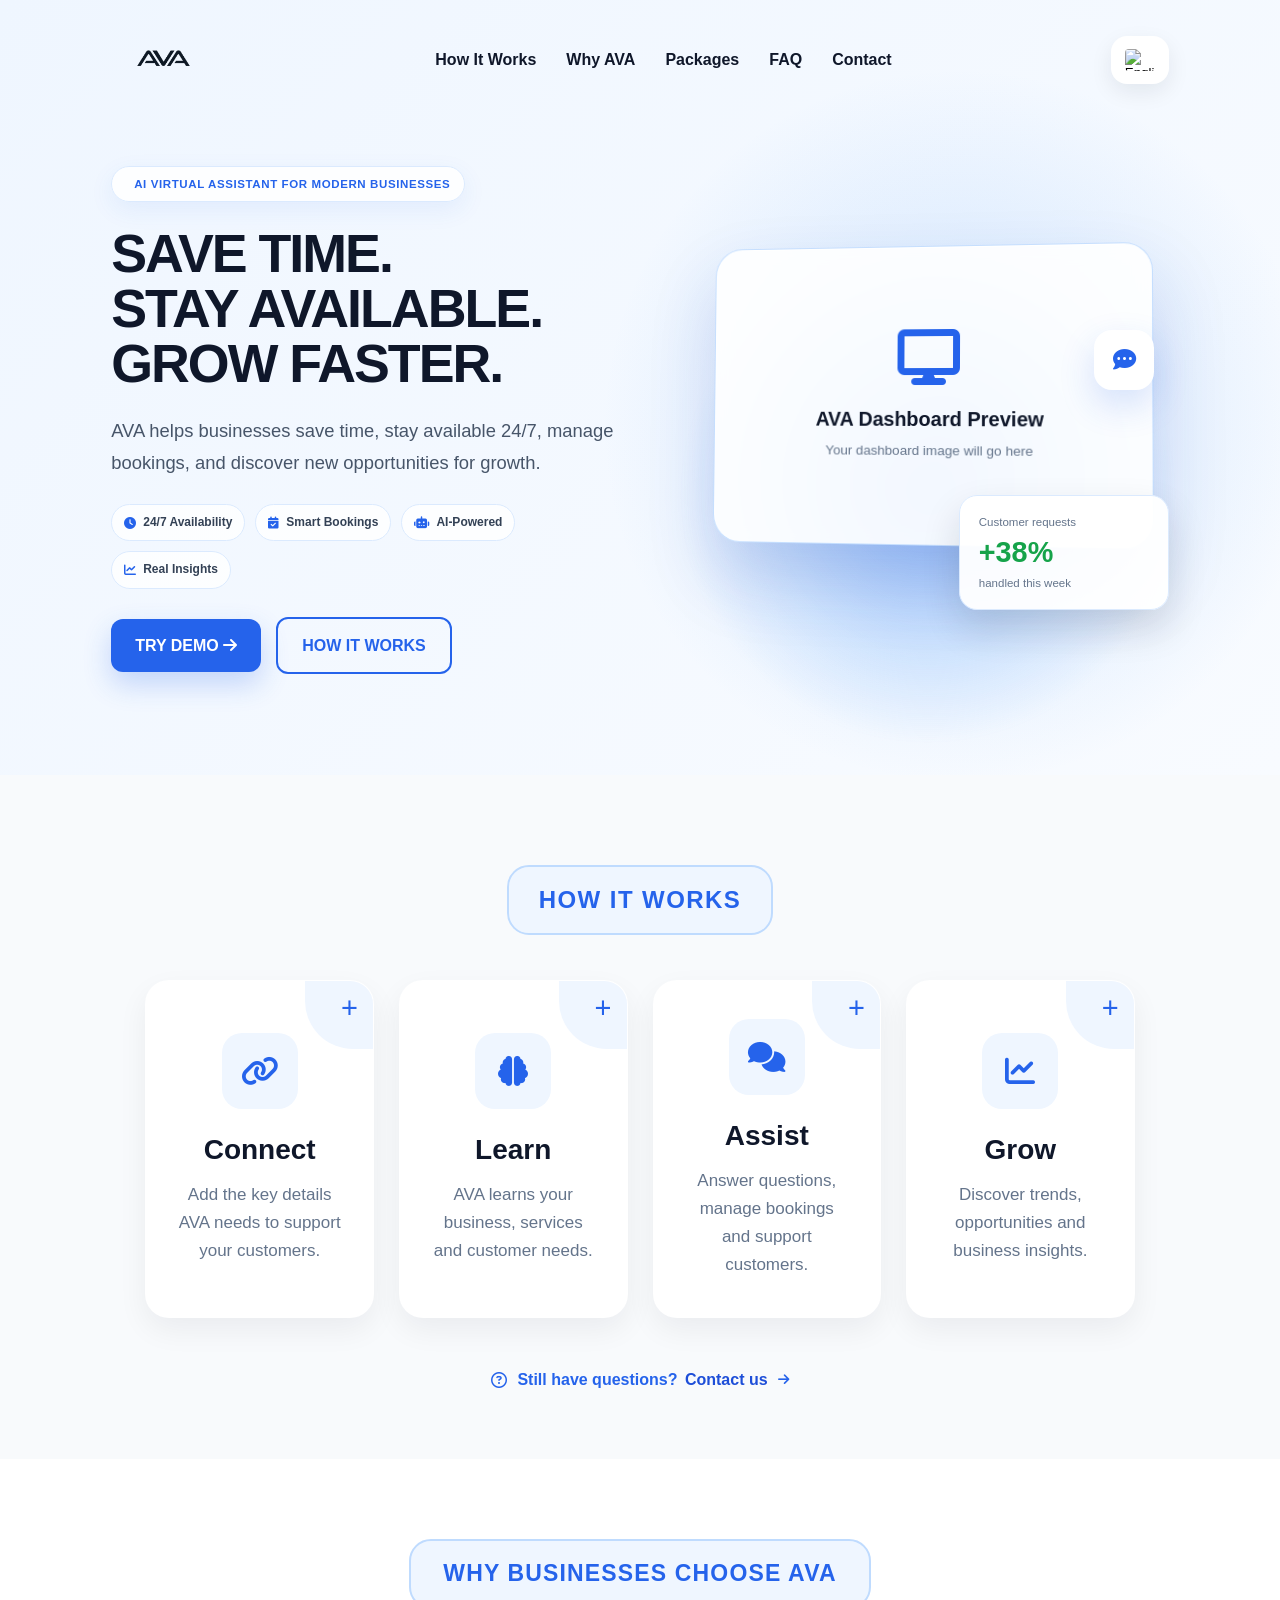
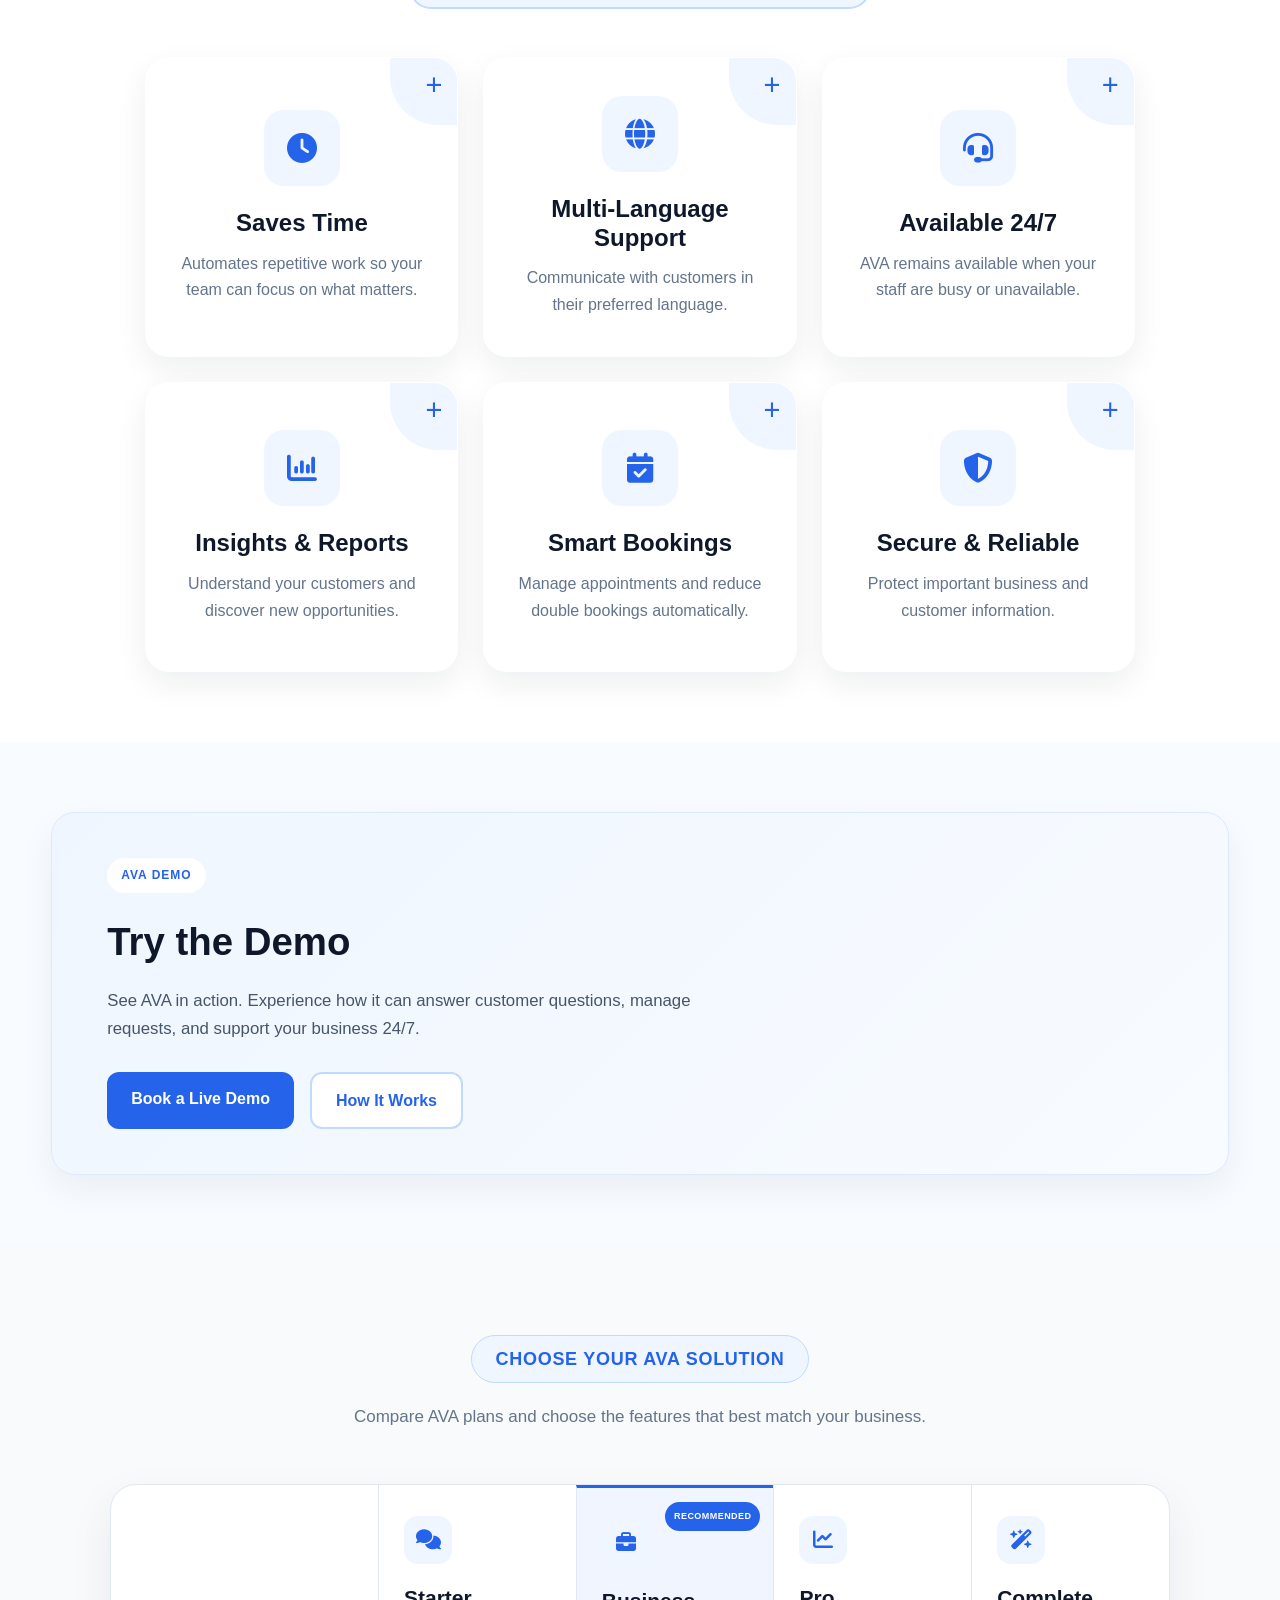
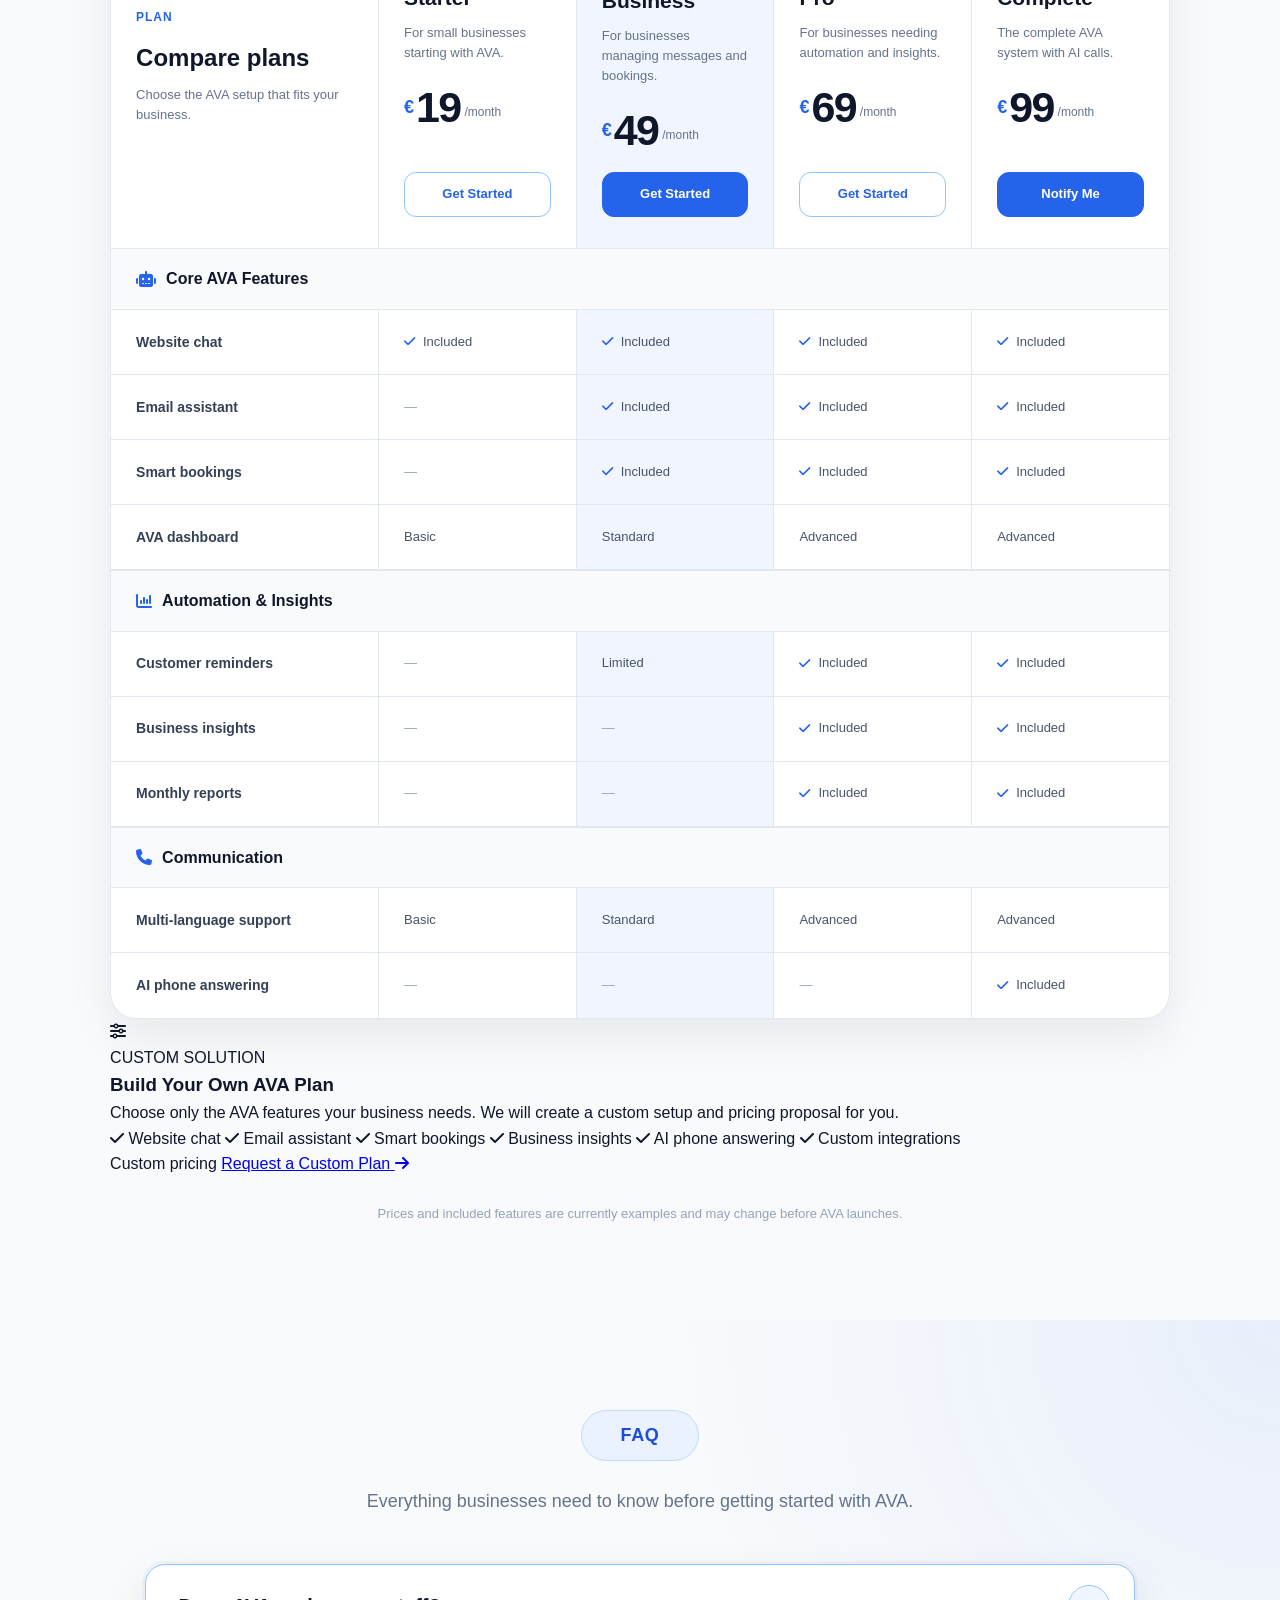
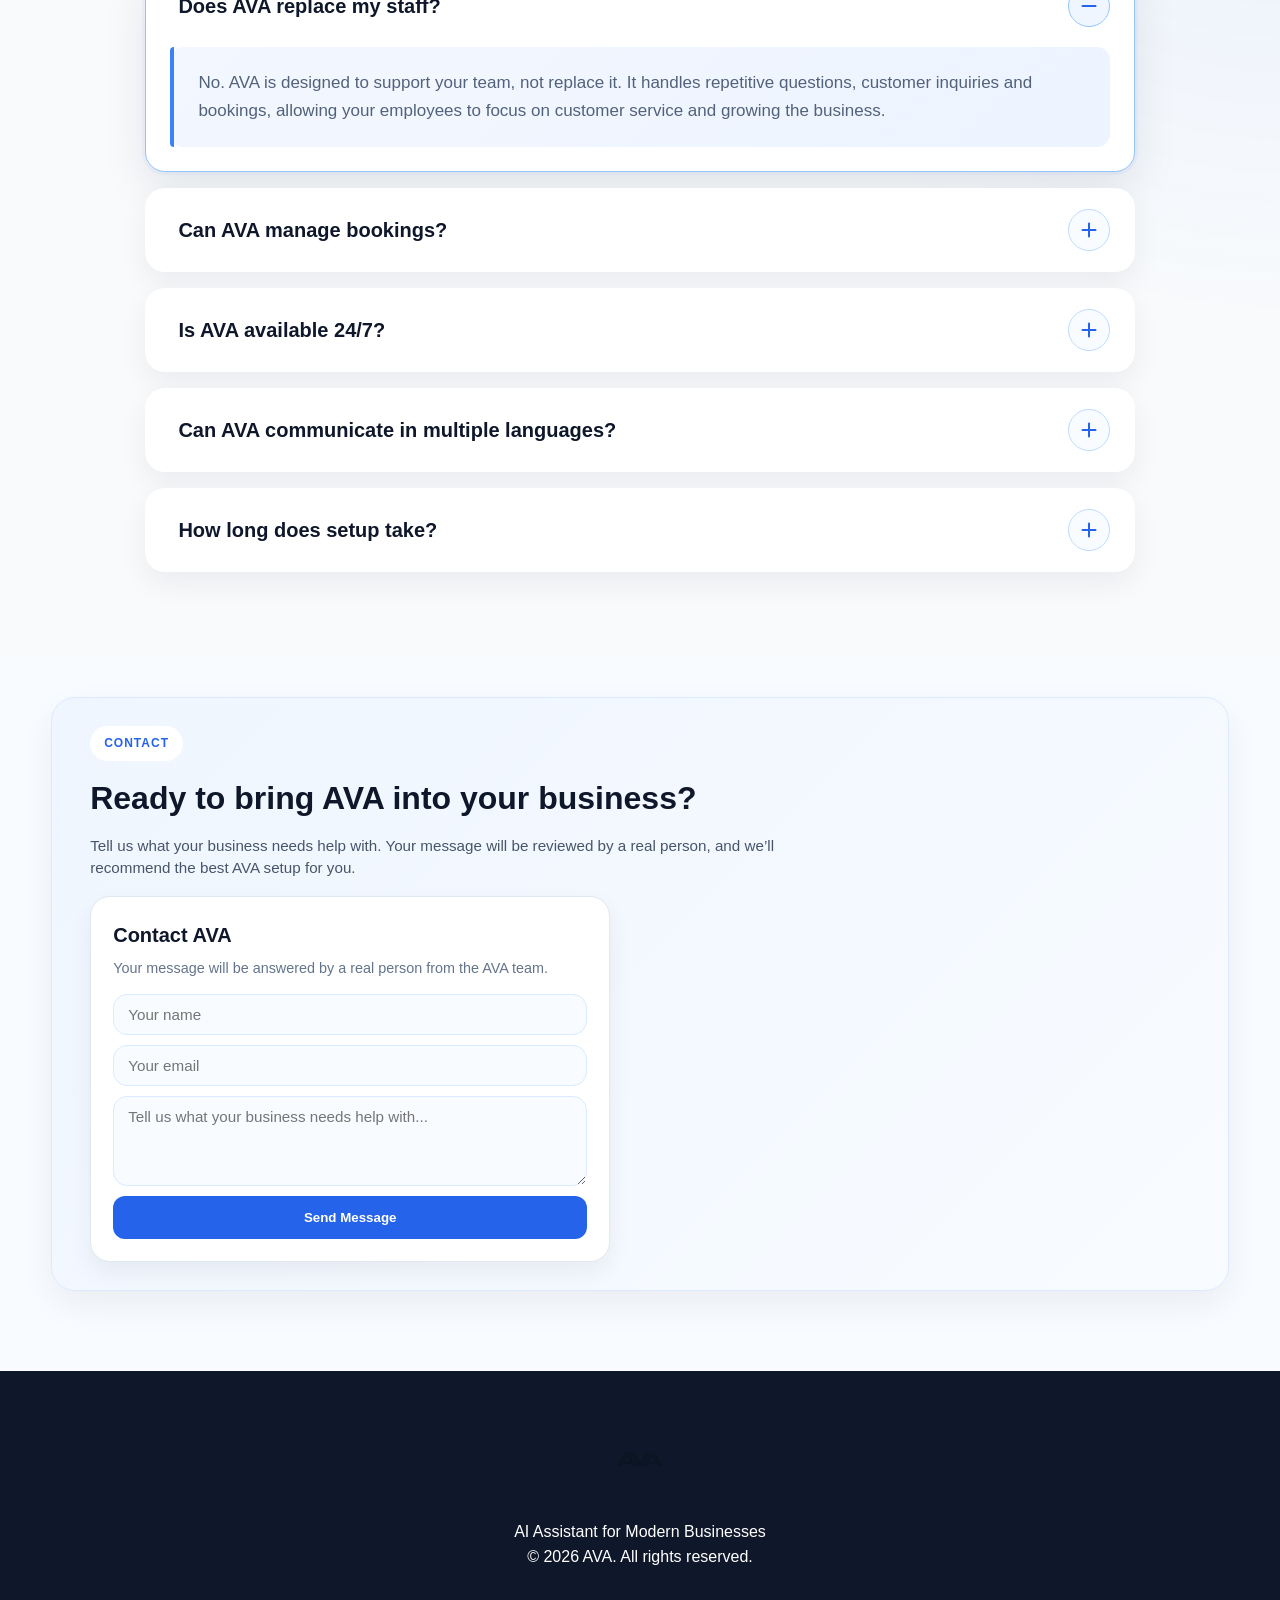
==== commit 95ef9e71: "Update index.html" ====
--- a/index.html
+++ b/index.html
@@ -1719,7 +1719,87 @@
             </article>
 
         </div>
-
+<!-- =========================
+     CUSTOM AVA PLAN
+========================= -->
+<div class="custom-plan-card">
+
+    <div class="custom-plan-content">
+
+        <div class="custom-plan-icon">
+            <i class="fas fa-sliders"></i>
+        </div>
+
+        <div class="custom-plan-text">
+
+            <span class="custom-plan-label">
+                CUSTOM SOLUTION
+            </span>
+
+            <h3>Build Your Own AVA Plan</h3>
+
+            <p>
+                Choose only the AVA features your business needs.
+                We will create a custom setup and pricing proposal for you.
+            </p>
+
+        </div>
+
+    </div>
+
+
+    <div class="custom-plan-features">
+
+        <span>
+            <i class="fas fa-check"></i>
+            Website chat
+        </span>
+
+        <span>
+            <i class="fas fa-check"></i>
+            Email assistant
+        </span>
+
+        <span>
+            <i class="fas fa-check"></i>
+            Smart bookings
+        </span>
+
+        <span>
+            <i class="fas fa-check"></i>
+            Business insights
+        </span>
+
+        <span>
+            <i class="fas fa-check"></i>
+            AI phone answering
+        </span>
+
+        <span>
+            <i class="fas fa-check"></i>
+            Custom integrations
+        </span>
+
+    </div>
+
+
+    <div class="custom-plan-action">
+
+        <span class="custom-plan-price">
+            Custom pricing
+        </span>
+
+        <a
+            href="#contact"
+            class="custom-plan-button"
+        >
+            Request a Custom Plan
+            <i class="fas fa-arrow-right"></i>
+        </a>
+
+    </div>
+
+</div>
         <p class="pricing-bottom-note">
             Prices and included features are currently examples and may change
             before AVA launches.
--- a/css/pricing.css
+++ b/css/pricing.css
@@ -3,26 +3,13 @@
 ========================= */
 
 .pricing-section {
-    padding: 90px 8% 100px;
-
-    background:
-        radial-gradient(
-            circle at top left,
-            rgba(37, 99, 235, 0.07),
-            transparent 35%
-        ),
-        #f8fafc;
-}
-
-
-/* =========================
-   PRICING HEADING
-========================= */
+    padding: 90px 5% 95px;
+    background: #f8fafc;
+}
 
 .pricing-heading {
     max-width: 760px;
-    margin: 0 auto 55px;
-
+    margin: 0 auto 52px;
     text-align: center;
 }
 
@@ -52,328 +39,318 @@
     margin: 0 auto;
 
     color: #64748b;
-
     font-size: 17px;
     line-height: 1.7;
 }
 
 
 /* =========================
-   PRICING GRID
+   DESKTOP TABLE
 ========================= */
 
-.pricing-grid {
-    width: min(1180px, 100%);
+.pricing-table-wrapper {
+    width: 100%;
+    max-width: 1400px;
     margin: 0 auto;
 
+    border: 1px solid #e2e8f0;
+    border-radius: 26px;
+
+    background: #ffffff;
+    box-shadow: 0 18px 45px rgba(15, 23, 42, 0.07);
+
+    overflow: hidden;
+}
+
+.pricing-table {
+    width: 100%;
+}
+
+.pricing-table-row {
     display: grid;
-    grid-template-columns: repeat(3, minmax(0, 1fr));
-
-    gap: 24px;
-}
-
-
-/* =========================
-   PRICING CARD
-========================= */
-
-.pricing-card {
-    position: relative;
-
-    min-width: 0;
-    min-height: 610px;
-    padding: 34px 30px 30px;
-
+    grid-template-columns:
+        minmax(220px, 1.35fr)
+        repeat(4, minmax(155px, 1fr));
+}
+
+.pricing-table-header {
+    align-items: stretch;
+}
+
+.pricing-feature-column,
+.pricing-plan-column {
+    padding: 31px 25px;
+}
+
+.pricing-feature-column {
     display: flex;
     flex-direction: column;
-
-    border: 1px solid #e2e8f0;
-    border-radius: 26px;
-
-    background: #ffffff;
-
-    box-shadow: 0 14px 35px rgba(15, 23, 42, 0.06);
-
-    overflow: hidden;
-
-    transition:
-        transform 0.3s ease,
-        border-color 0.3s ease,
-        box-shadow 0.3s ease;
-}
-
-.pricing-card:hover {
-    transform: translateY(-7px);
-
-    border-color: #bfdbfe;
-
-    box-shadow:
-        0 24px 55px rgba(15, 23, 42, 0.11),
-        0 0 0 4px rgba(37, 99, 235, 0.035);
-}
-
-
-/* Popular card */
-
-.pricing-card-popular {
-    border: 2px solid #60a5fa;
-
-    box-shadow:
-        0 24px 55px rgba(37, 99, 235, 0.13),
-        0 0 0 5px rgba(37, 99, 235, 0.035);
-}
-
-.pricing-popular-badge {
+    justify-content: center;
+}
+
+.pricing-small-label {
+    margin-bottom: 11px;
+
+    color: #2563eb;
+    font-size: 12px;
+    font-weight: 800;
+    letter-spacing: 0.08em;
+}
+
+.pricing-feature-column h3 {
+    margin: 0 0 8px;
+
+    color: #0f172a;
+    font-size: 24px;
+}
+
+.pricing-feature-column p,
+.pricing-plan-description {
+    margin: 0;
+
+    color: #64748b;
+    font-size: 13px;
+    line-height: 1.55;
+}
+
+.pricing-plan-column {
+    position: relative;
+
+    display: flex;
+    flex-direction: column;
+    align-items: flex-start;
+
+    border-left: 1px solid #e2e8f0;
+}
+
+.pricing-plan-column h3 {
+    margin: 0 0 8px;
+
+    color: #0f172a;
+    font-size: 21px;
+}
+
+.pricing-plan-icon {
+    width: 48px;
+    height: 48px;
+
+    display: flex;
+    align-items: center;
+    justify-content: center;
+
+    margin-bottom: 17px;
+
+    border-radius: 14px;
+
+    background: #eff6ff;
+    color: #2563eb;
+
+    font-size: 20px;
+}
+
+.pricing-recommended,
+.pricing-highlight-column {
+    background: #f1f5ff;
+}
+
+.pricing-recommended {
+    border-top: 3px solid #2563eb;
+}
+
+.pricing-recommended-badge {
     position: absolute;
-    top: 0;
-    right: 0;
-
-    min-height: 38px;
-    padding: 10px 17px;
+    top: 14px;
+    right: 13px;
+
+    padding: 7px 9px;
+
+    border-radius: 999px;
+
+    background: #2563eb;
+    color: #ffffff;
+
+    font-size: 9px;
+    font-weight: 800;
+    letter-spacing: 0.05em;
+}
+
+
+/* Price */
+
+.pricing-plan-price {
+    display: flex;
+    align-items: flex-start;
+
+    margin: 23px 0 20px;
+
+    color: #0f172a;
+}
+
+.pricing-plan-price > span {
+    margin-top: 7px;
+    margin-right: 2px;
+
+    color: #2563eb;
+
+    font-size: 18px;
+    font-weight: 800;
+}
+
+.pricing-plan-price strong {
+    font-size: 43px;
+    line-height: 1;
+    letter-spacing: -0.04em;
+}
+
+.pricing-plan-price small {
+    align-self: flex-end;
+
+    margin: 0 0 7px 4px;
+
+    color: #64748b;
+    font-size: 12px;
+}
+
+
+/* Buttons */
+
+.pricing-table-button {
+    width: 100%;
+    min-height: 45px;
 
     display: inline-flex;
     align-items: center;
     justify-content: center;
 
-    border-bottom-left-radius: 18px;
+    margin-top: auto;
+    padding: 10px 14px;
+
+    border: 1px solid #93c5fd;
+    border-radius: 12px;
+
+    background: #ffffff;
+    color: #2563eb;
+
+    font-size: 13px;
+    font-weight: 800;
+    text-decoration: none;
+
+    transition:
+        transform 0.2s ease,
+        background 0.2s ease,
+        box-shadow 0.2s ease;
+}
+
+.pricing-table-button:hover {
+    transform: translateY(-2px);
+    background: #eff6ff;
+
+    box-shadow: 0 9px 22px rgba(37, 99, 235, 0.12);
+}
+
+.pricing-table-button-primary {
+    border-color: #2563eb;
 
     background: #2563eb;
     color: #ffffff;
-
-    font-size: 11px;
-    font-weight: 800;
-    letter-spacing: 0.07em;
-}
-
-
-/* Complete card */
-
-.pricing-card-complete {
-    background:
-        linear-gradient(
-            145deg,
-            rgba(239, 246, 255, 0.85),
-            #ffffff 45%
-        );
-}
-
-
-/* =========================
-   CARD ICON
-========================= */
-
-.pricing-card-icon {
-    width: 66px;
-    height: 66px;
-
+}
+
+.pricing-table-button-primary:hover {
+    background: #1d4ed8;
+}
+
+
+/* Categories */
+
+.pricing-category-row {
+    padding: 17px 25px;
+
+    border-top: 1px solid #e2e8f0;
+    border-bottom: 1px solid #e2e8f0;
+
+    background: #f8fafc;
+}
+
+.pricing-category-row div {
     display: flex;
     align-items: center;
-    justify-content: center;
-
-    margin-bottom: 22px;
-
-    border-radius: 19px;
-
-    background: #eff6ff;
-    color: #2563eb;
-
-    font-size: 27px;
-
-    transition:
-        transform 0.3s ease,
-        background 0.3s ease;
-}
-
-.pricing-card:hover .pricing-card-icon {
-    transform: scale(1.07);
-    background: #dbeafe;
-}
-
-
-/* =========================
-   CARD HEADING
-========================= */
-
-.pricing-card-heading {
-    min-height: 112px;
-}
-
-.pricing-card-heading h3 {
-    margin: 0 0 10px;
+    gap: 10px;
 
     color: #0f172a;
 
-    font-size: 25px;
+    font-size: 16px;
     font-weight: 800;
-    line-height: 1.2;
-}
-
-.pricing-card-heading p {
-    margin: 0;
-
-    color: #64748b;
-
-    font-size: 14px;
-    line-height: 1.6;
-}
-
-
-/* =========================
-   PRICE
-========================= */
-
-.pricing-price {
-    min-height: 74px;
-
-    display: flex;
-    align-items: flex-start;
-
-    margin: 8px 0 5px;
-
-    color: #0f172a;
-}
-
-.pricing-currency {
-    margin-top: 9px;
-    margin-right: 3px;
-
-    color: #2563eb;
-
-    font-size: 22px;
-    font-weight: 800;
-}
-
-.pricing-price strong {
-    font-size: 55px;
-    font-weight: 900;
-    line-height: 1;
-    letter-spacing: -0.04em;
-}
-
-.pricing-period {
-    align-self: flex-end;
-
-    margin: 0 0 11px 5px;
-
-    color: #64748b;
-
-    font-size: 14px;
-    font-weight: 600;
-}
-
-
-/* =========================
-   DIVIDER
-========================= */
-
-.pricing-divider {
-    width: 100%;
-    height: 1px;
-
-    margin: 18px 0 22px;
-
-    background: #e2e8f0;
-}
-
-
-/* =========================
-   FEATURE LIST
-========================= */
-
-.pricing-features {
-    display: flex;
-    flex-direction: column;
-    gap: 15px;
-
-    margin: 0 0 30px;
-    padding: 0;
-
-    list-style: none;
-}
-
-.pricing-features li {
-    display: grid;
-    grid-template-columns: 23px 1fr;
-    gap: 11px;
-
-    color: #475569;
-
-    font-size: 14px;
-    line-height: 1.45;
-}
-
-.pricing-features i {
-    width: 21px;
-    height: 21px;
+}
+
+.pricing-category-row i {
+    color: #2563eb;
+}
+
+
+/* Feature rows */
+
+.pricing-feature-row {
+    min-height: 65px;
+
+    border-bottom: 1px solid #e2e8f0;
+}
+
+.pricing-feature-row:last-child {
+    border-bottom: 0;
+}
+
+.pricing-feature-name,
+.pricing-feature-value {
+    min-width: 0;
+    padding: 18px 25px;
 
     display: flex;
     align-items: center;
-    justify-content: center;
-
-    margin-top: 1px;
-
-    border-radius: 50%;
-
-    background: #eff6ff;
-    color: #2563eb;
-
-    font-size: 10px;
+}
+
+.pricing-feature-name {
+    color: #334155;
+
+    font-size: 14px;
+    font-weight: 700;
+}
+
+.pricing-feature-value {
+    gap: 8px;
+
+    border-left: 1px solid #e2e8f0;
+
+    color: #475569;
+
+    font-size: 13px;
+}
+
+.pricing-feature-value i {
+    color: #2563eb;
+}
+
+.pricing-not-included {
+    color: #94a3b8;
 }
 
 
 /* =========================
-   PRICING BUTTON
+   MOBILE CARDS
 ========================= */
 
-.pricing-button {
-    width: 100%;
-    min-height: 50px;
-
-    display: inline-flex;
-    align-items: center;
-    justify-content: center;
-    gap: 10px;
-
-    margin-top: auto;
-    padding: 12px 18px;
-
-    border: 1px solid #93c5fd;
-    border-radius: 13px;
-
-    background: #ffffff;
-    color: #2563eb;
-
-    font-size: 14px;
-    font-weight: 800;
-    text-decoration: none;
-
-    transition:
-        transform 0.22s ease,
-        background 0.22s ease,
-        color 0.22s ease,
-        box-shadow 0.22s ease;
-}
-
-.pricing-button:hover {
-    transform: translateY(-2px);
-
-    background: #eff6ff;
-
-    box-shadow: 0 10px 24px rgba(37, 99, 235, 0.12);
-}
-
-.pricing-button-primary {
-    border-color: #2563eb;
-
-    background: #2563eb;
-    color: #ffffff;
-
-    box-shadow: 0 10px 25px rgba(37, 99, 235, 0.2);
-}
-
-.pricing-button-primary:hover {
-    background: #1d4ed8;
-    color: #ffffff;
+.mobile-pricing-grid {
+    display: none;
+}
+
+.pricing-bottom-note {
+    max-width: 720px;
+    margin: 27px auto 0;
+
+    color: #94a3b8;
+
+    font-size: 13px;
+    line-height: 1.6;
+    text-align: center;
 }
 
 
@@ -381,12 +358,15 @@
    TABLET
 ========================= */
 
-@media (max-width: 1080px) {
-
-    .pricing-grid {
-        grid-template-columns: repeat(2, minmax(0, 1fr));
-    }
-
+@media (max-width: 1100px) {
+
+    .pricing-table-wrapper {
+        overflow-x: auto;
+    }
+
+    .pricing-table {
+        min-width: 1020px;
+    }
 }
 
 
@@ -397,7 +377,7 @@
 @media (max-width: 700px) {
 
     .pricing-section {
-        padding: 70px 18px 75px;
+        padding: 70px 16px 75px;
     }
 
     .pricing-heading {
@@ -418,88 +398,137 @@
         font-size: 15px;
     }
 
-    .pricing-grid {
+    .pricing-table-wrapper {
+        display: none;
+    }
+
+    .mobile-pricing-grid {
+        display: grid;
         grid-template-columns: 1fr;
-
         gap: 22px;
     }
 
-    .pricing-card {
-        min-height: auto;
-        padding: 29px 24px 24px;
-
-        border-radius: 23px;
-    }
-
-    .pricing-card-popular {
-        border-width: 2px;
-    }
-
-    .pricing-card-icon {
-        width: 61px;
-        height: 61px;
-
-        margin-bottom: 19px;
-
-        font-size: 24px;
-    }
-
-    .pricing-card-heading {
-        min-height: auto;
-    }
-
-    .pricing-card-heading h3 {
-        font-size: 24px;
-    }
-
-    .pricing-card-heading p {
+    .mobile-pricing-card {
+        position: relative;
+
+        padding: 27px 23px 23px;
+
+        border: 1px solid #e2e8f0;
+        border-radius: 24px;
+
+        background: #ffffff;
+        box-shadow: 0 15px 36px rgba(15, 23, 42, 0.07);
+    }
+
+    .mobile-pricing-recommended {
+        border: 2px solid #60a5fa;
+
+        background:
+            linear-gradient(
+                145deg,
+                #f1f5ff,
+                #ffffff 48%
+            );
+    }
+
+    .mobile-recommended-badge {
+        position: absolute;
+        top: 0;
+        right: 0;
+
+        padding: 9px 13px;
+
+        border-bottom-left-radius: 16px;
+        border-top-right-radius: 21px;
+
+        background: #2563eb;
+        color: #ffffff;
+
+        font-size: 9px;
+        font-weight: 800;
+        letter-spacing: 0.07em;
+    }
+
+    .mobile-pricing-top {
+        display: grid;
+        grid-template-columns: auto 1fr;
+        gap: 15px;
+        align-items: center;
+    }
+
+    .mobile-pricing-top .pricing-plan-icon {
+        margin: 0;
+    }
+
+    .mobile-pricing-top h3 {
+        margin: 0 0 5px;
+
+        color: #0f172a;
+        font-size: 23px;
+    }
+
+    .mobile-pricing-top p {
+        margin: 0;
+
+        color: #64748b;
+        font-size: 13px;
+        line-height: 1.5;
+    }
+
+    .mobile-pricing-card .pricing-plan-price {
+        margin: 27px 0 23px;
+    }
+
+    .mobile-pricing-card ul {
+        display: flex;
+        flex-direction: column;
+        gap: 14px;
+
+        margin: 0 0 26px;
+        padding: 21px 0 0;
+
+        border-top: 1px solid #e2e8f0;
+
+        list-style: none;
+    }
+
+    .mobile-pricing-card li {
+        display: grid;
+        grid-template-columns: 21px 1fr;
+        gap: 10px;
+
+        color: #475569;
+
         font-size: 14px;
-    }
-
-    .pricing-price {
-        margin-top: 25px;
-    }
-
-    .pricing-price strong {
-        font-size: 49px;
-    }
-
-    .pricing-divider {
-        margin: 16px 0 20px;
-    }
-
-    .pricing-features {
-        gap: 14px;
-    }
-
-    .pricing-button {
-        min-height: 52px;
+        line-height: 1.45;
+    }
+
+    .mobile-pricing-card li i {
+        width: 20px;
+        height: 20px;
+
+        display: flex;
+        align-items: center;
+        justify-content: center;
+
+        border-radius: 50%;
+
+        background: #eff6ff;
+        color: #2563eb;
+
+        font-size: 9px;
+    }
+
+    .mobile-pricing-card .mobile-feature-disabled {
+        padding-left: 31px;
+
+        color: #94a3b8;
+        text-decoration: line-through;
+    }
+
+    .mobile-pricing-card .pricing-table-button {
+        min-height: 51px;
 
         font-size: 15px;
     }
-
-}
-
-
-/* =========================
-   SMALL PHONE
-========================= */
-
-@media (max-width: 420px) {
-
-    .pricing-section {
-        padding-left: 15px;
-        padding-right: 15px;
-    }
-
-    .pricing-card {
-        padding: 26px 20px 21px;
-    }
-
-    .pricing-popular-badge {
-        padding: 9px 13px;
-
-        font-size: 9px;
-    }
-
-}
+}
--- a/css/responsive.css
+++ b/css/responsive.css
@@ -539,8 +539,7 @@
 /* Smaller blue section labels */
 
 .how-it-works .section-label,
-.why-ava .why-section-label,
-#pricing .pricing-section-label {
+.why-ava .why-section-label, {
     min-height: 48px !important;
     padding: 10px 24px !important;
 
@@ -554,8 +553,7 @@
 
 @media (max-width: 600px) {
     .how-it-works .section-label,
-    .why-ava .why-section-label,
-    #pricing .pricing-section-label {
+    .why-ava .why-section-label, {
         min-height: 43px !important;
         padding: 9px 19px !important;
         font-size: 15px !important;
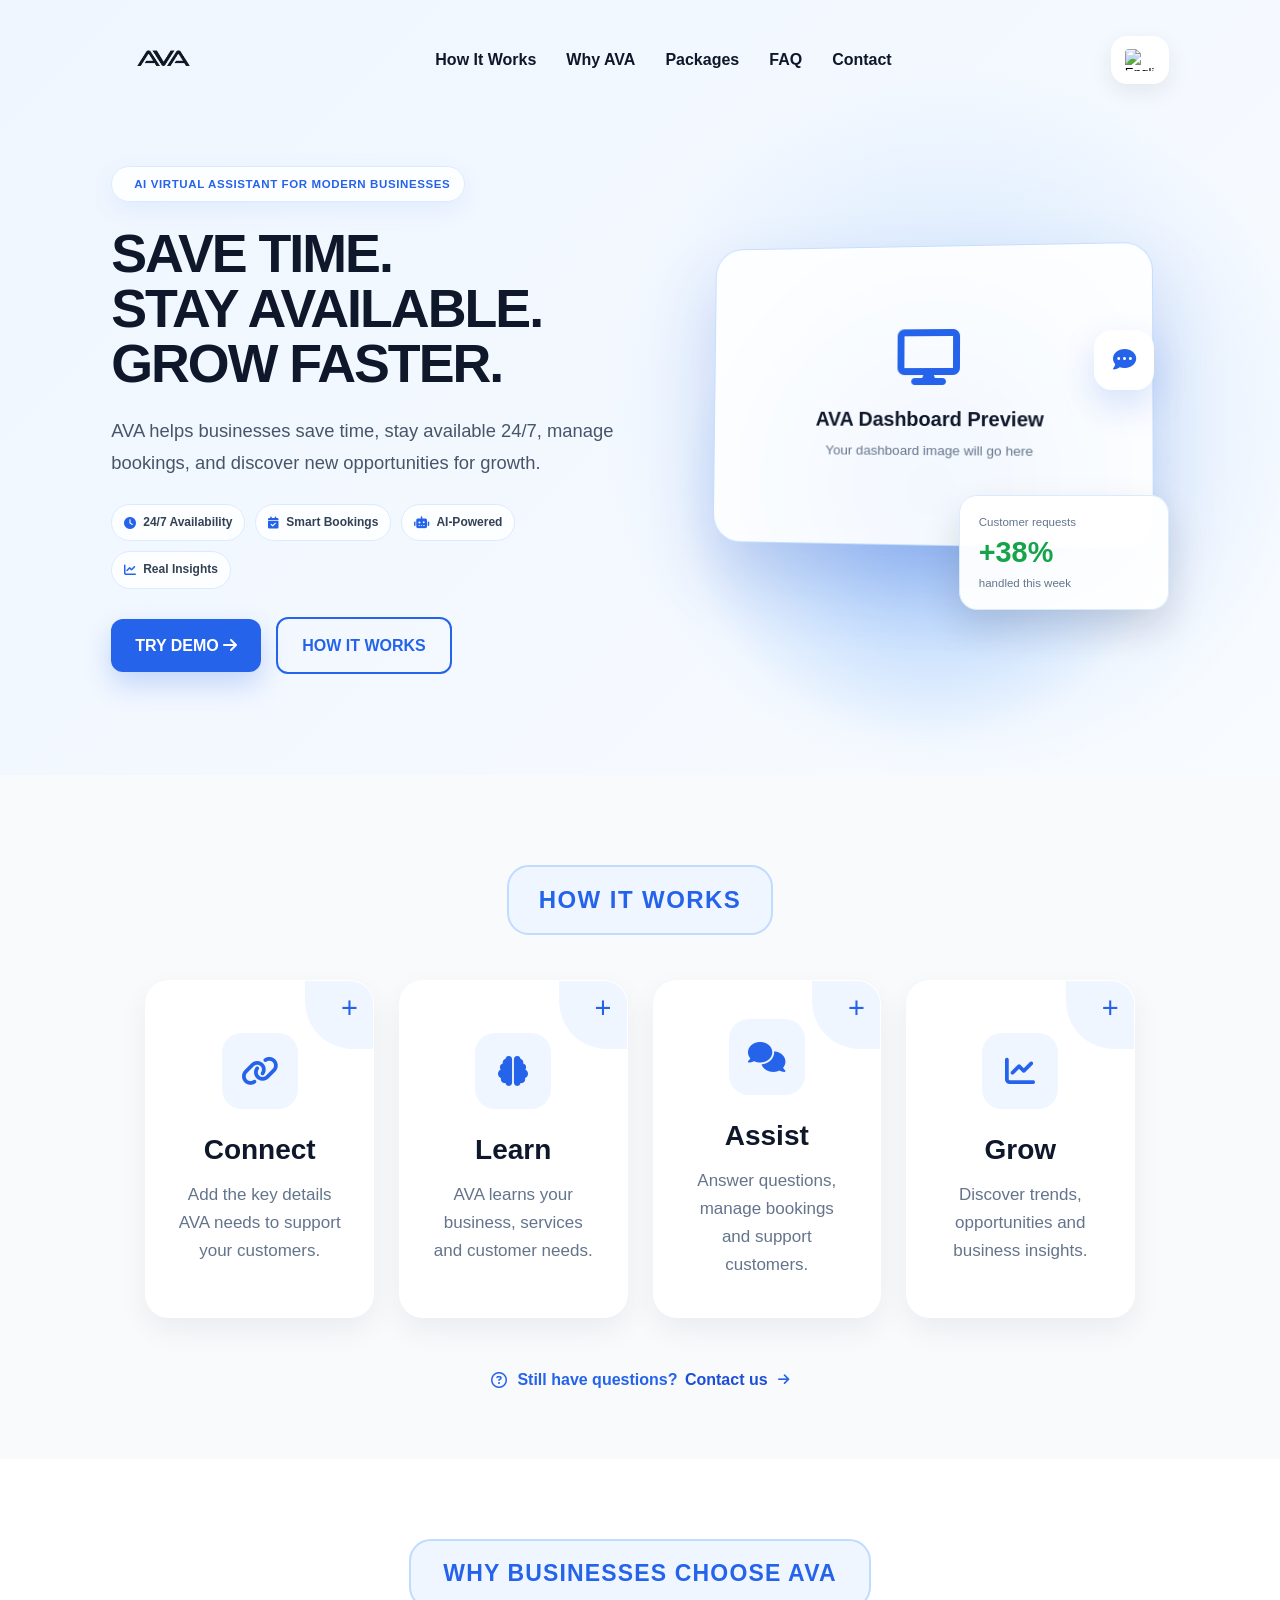
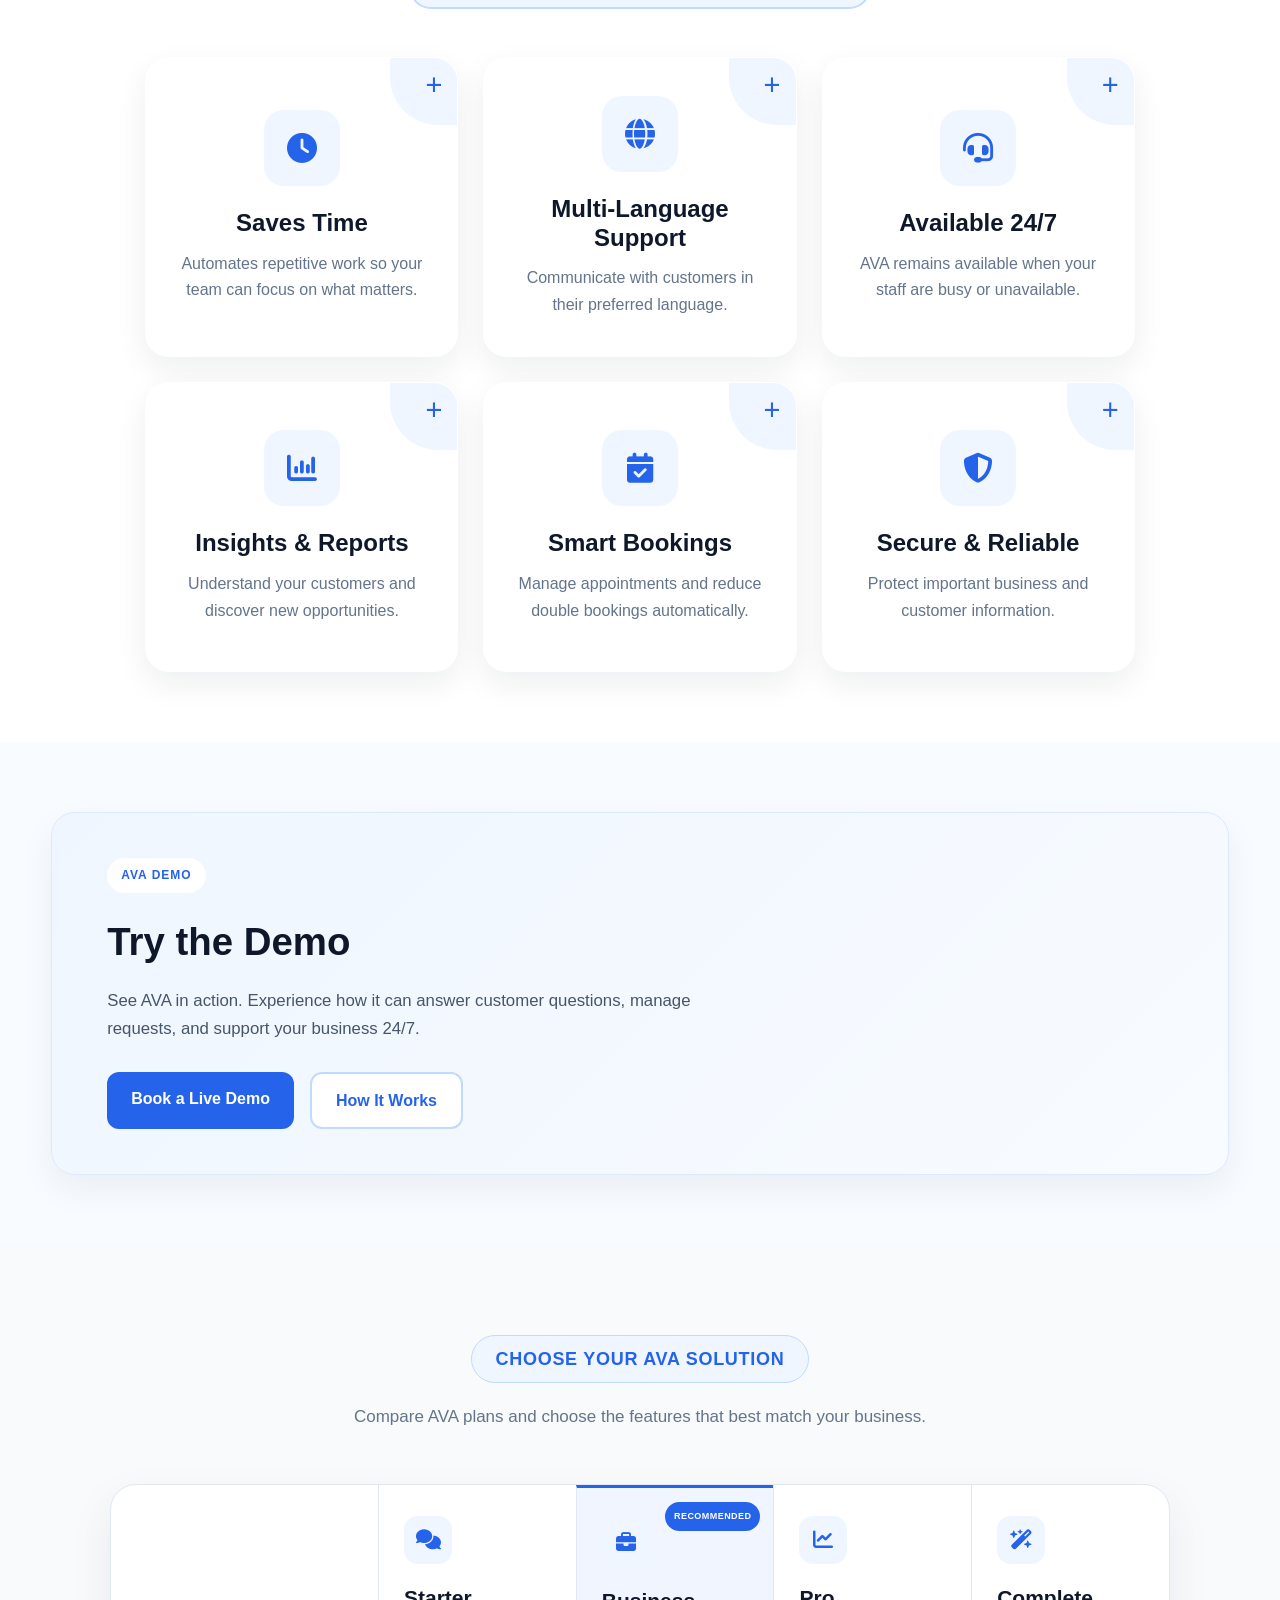
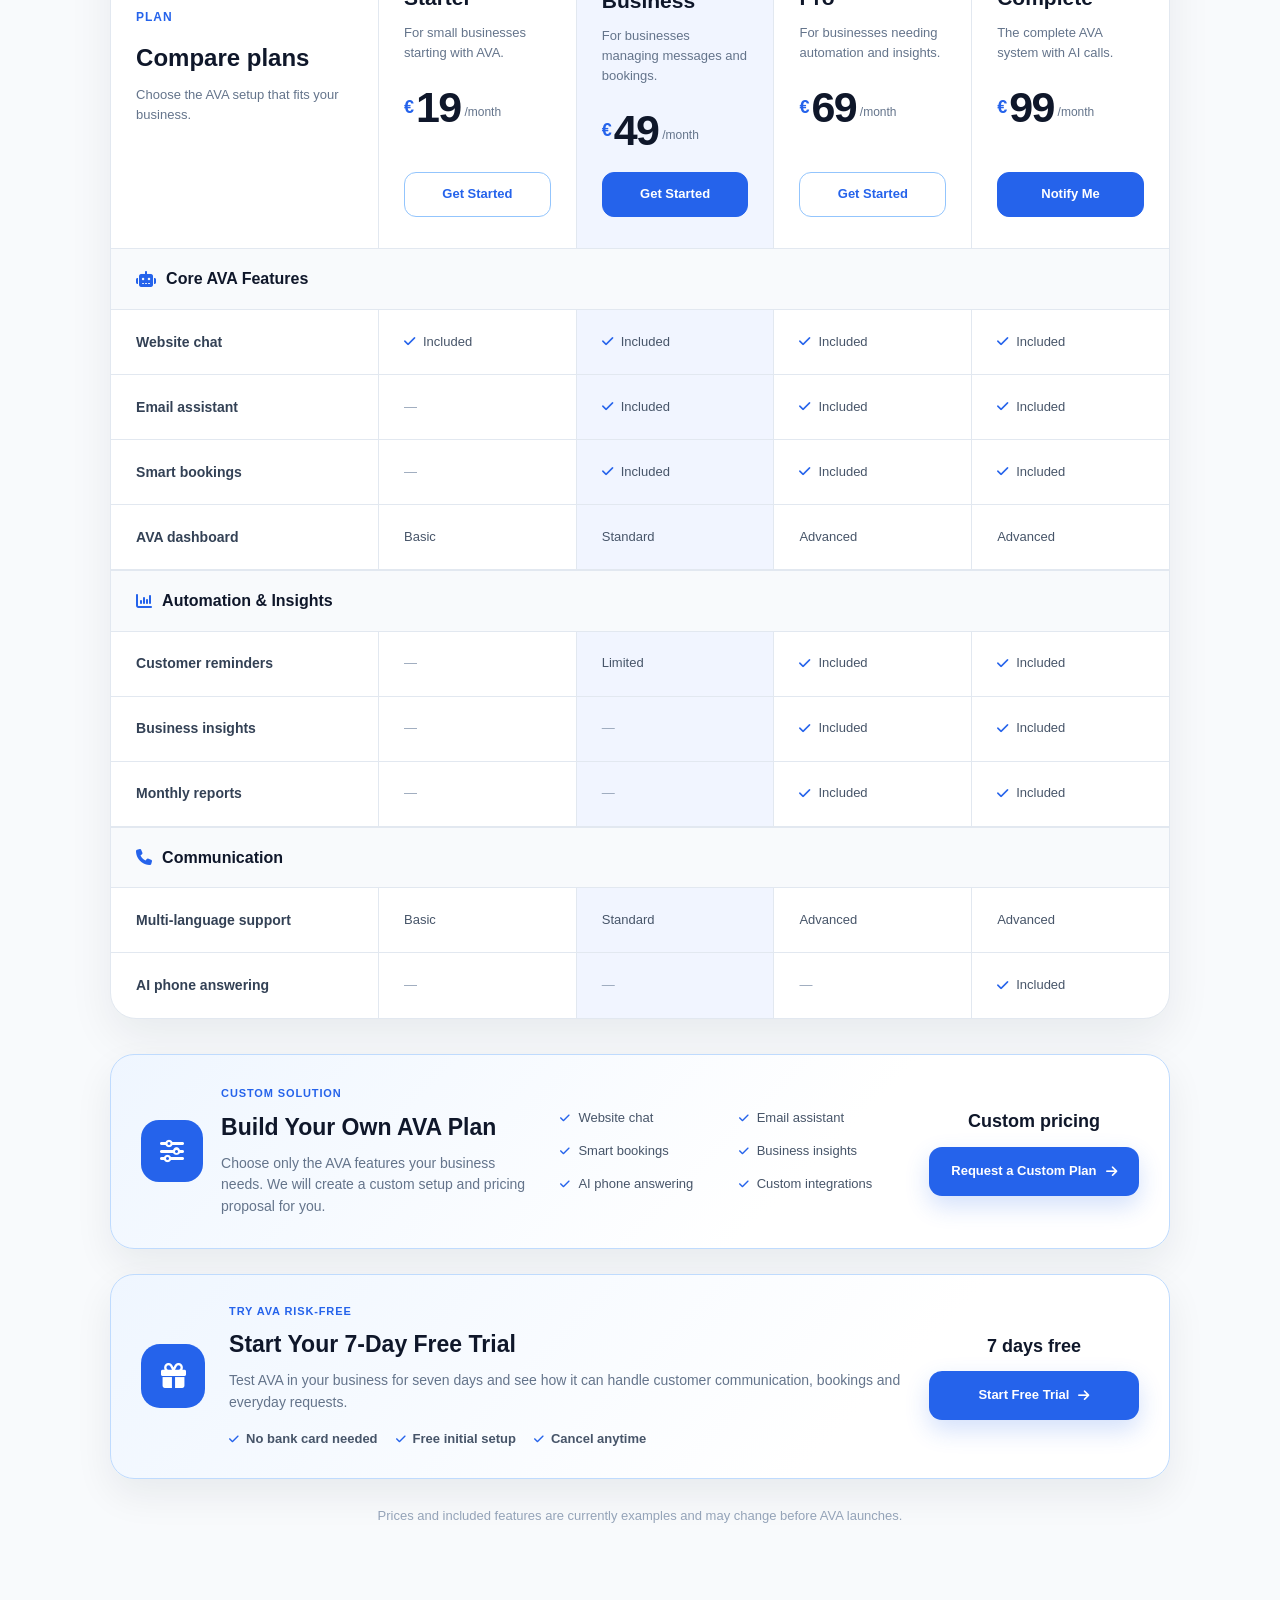
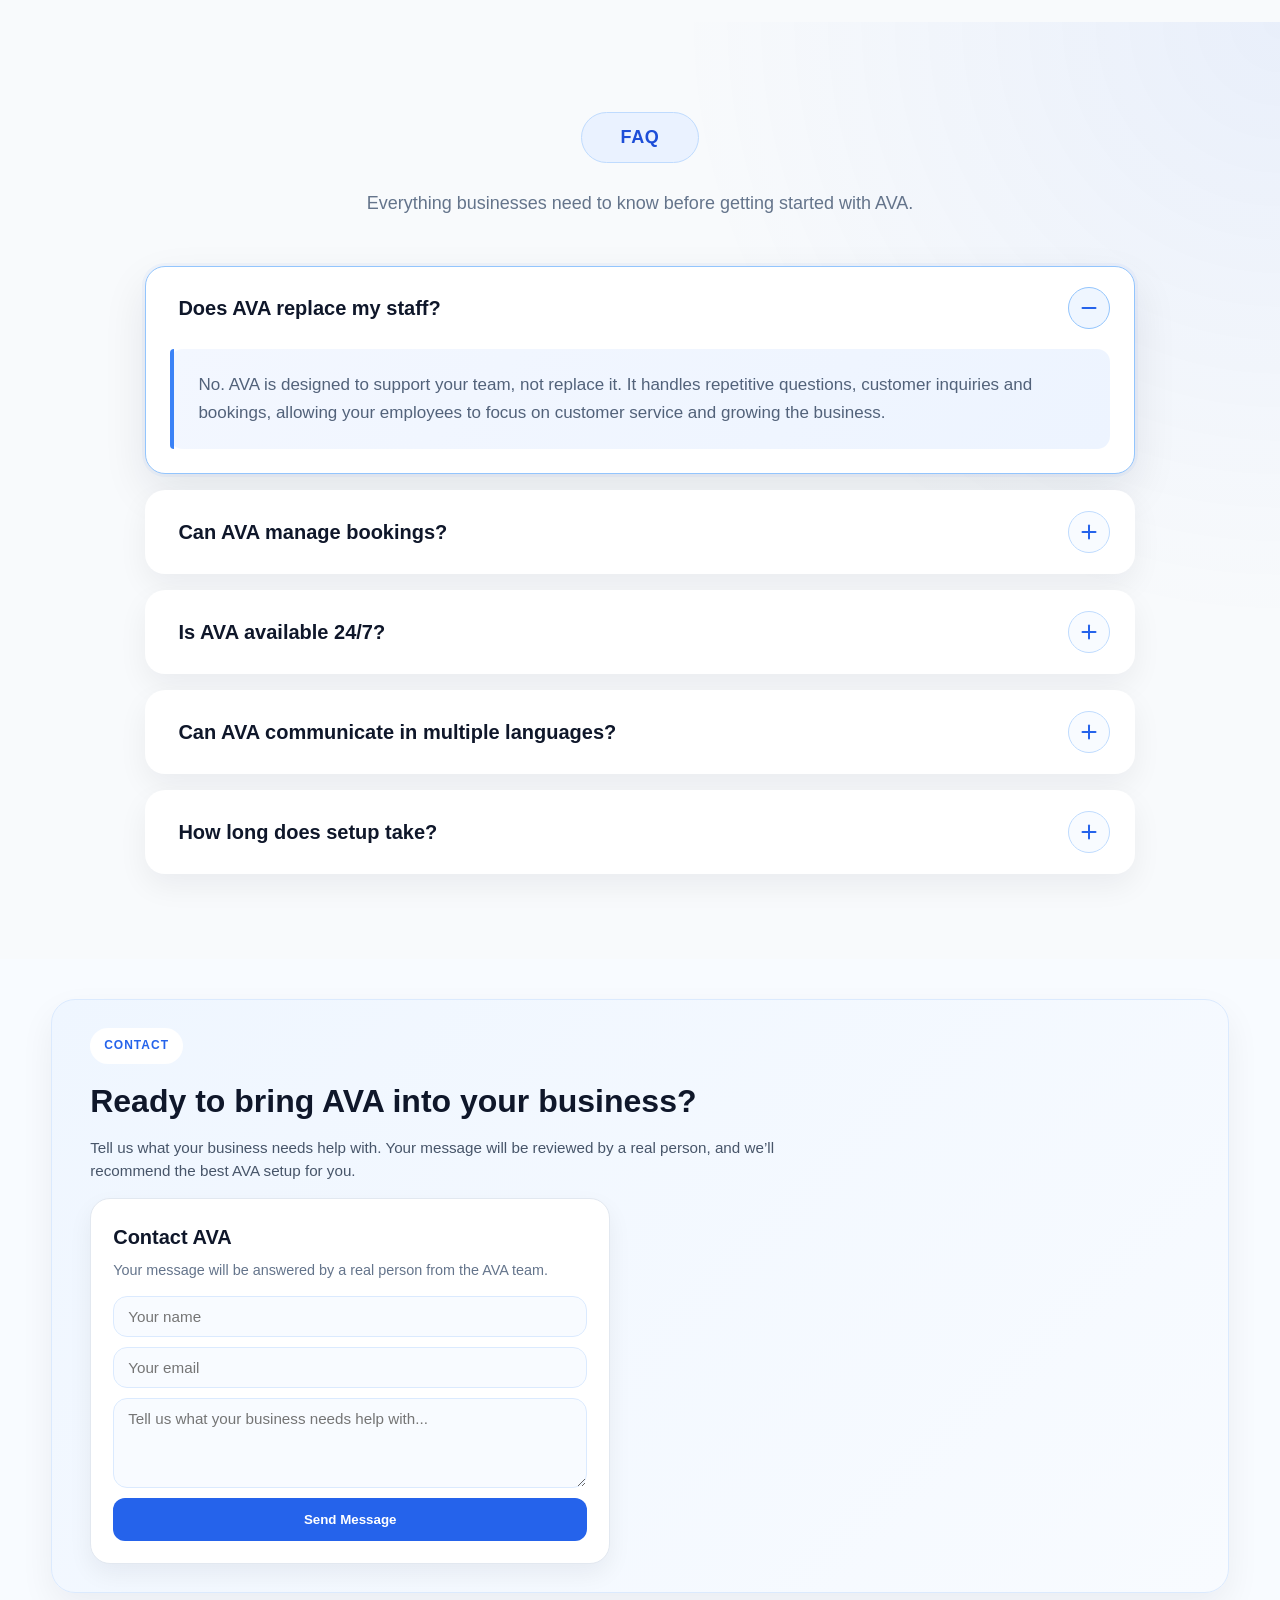
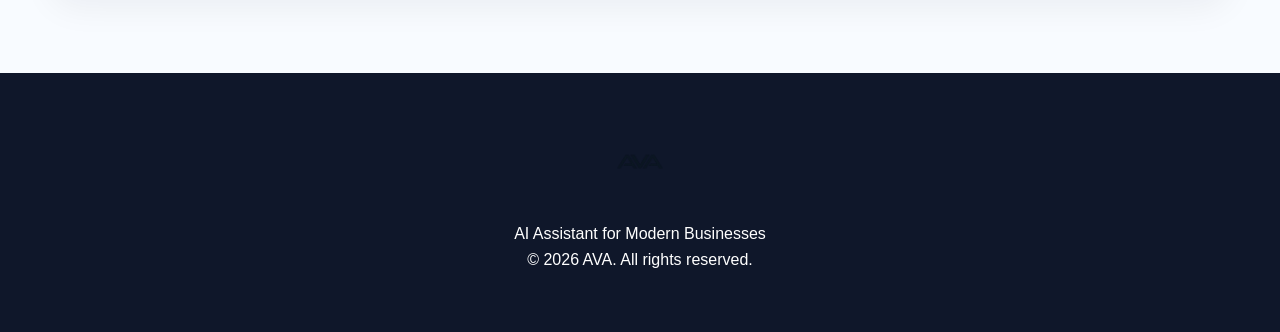
==== commit 71215a90: "Update index.html" ====
--- a/index.html
+++ b/index.html
@@ -1800,6 +1800,61 @@
     </div>
 
 </div>
+        <!-- =========================
+     7-DAY FREE TRIAL
+========================= -->
+<div class="pricing-trial-card">
+
+    <div class="pricing-trial-icon">
+        <i class="fas fa-gift"></i>
+    </div>
+
+    <div class="pricing-trial-content">
+
+        <span class="pricing-trial-label">
+            TRY AVA RISK-FREE
+        </span>
+
+        <h3>Start Your 7-Day Free Trial</h3>
+
+        <p>
+            Test AVA in your business for seven days and see how it can
+            handle customer communication, bookings and everyday requests.
+        </p>
+
+        <div class="pricing-trial-benefits">
+
+            <span>
+                <i class="fas fa-check"></i>
+                No bank card needed
+            </span>
+
+            <span>
+                <i class="fas fa-check"></i>
+                Free initial setup
+            </span>
+
+            <span>
+                <i class="fas fa-check"></i>
+                Cancel anytime
+            </span>
+
+        </div>
+
+    </div>
+
+    <div class="pricing-trial-action">
+
+        <span>7 days free</span>
+
+        <a href="#contact" class="pricing-trial-button">
+            Start Free Trial
+            <i class="fas fa-arrow-right"></i>
+        </a>
+
+    </div>
+
+</div>
         <p class="pricing-bottom-note">
             Prices and included features are currently examples and may change
             before AVA launches.
--- a/css/pricing.css
+++ b/css/pricing.css
@@ -532,3 +532,399 @@
         font-size: 15px;
     }
 }
+/* =========================
+   CUSTOM PLAN
+========================= */
+
+.custom-plan-card {
+    width: min(1180px, 100%);
+    margin: 35px auto 0;
+    padding: 30px;
+
+    display: grid;
+    grid-template-columns: 1.15fr 1fr auto;
+    align-items: center;
+    gap: 30px;
+
+    border: 1px solid #bfdbfe;
+    border-radius: 24px;
+
+    background:
+        linear-gradient(
+            135deg,
+            #eff6ff,
+            #ffffff 65%
+        );
+
+    box-shadow: 0 16px 38px rgba(15, 23, 42, 0.07);
+}
+
+.custom-plan-content {
+    display: flex;
+    align-items: center;
+    gap: 18px;
+}
+
+.custom-plan-icon {
+    width: 62px;
+    height: 62px;
+    flex: 0 0 62px;
+
+    display: flex;
+    align-items: center;
+    justify-content: center;
+
+    border-radius: 18px;
+
+    background: #2563eb;
+    color: #ffffff;
+
+    font-size: 24px;
+}
+
+.custom-plan-label {
+    display: block;
+    margin-bottom: 6px;
+
+    color: #2563eb;
+
+    font-size: 11px;
+    font-weight: 800;
+    letter-spacing: 0.08em;
+}
+
+.custom-plan-text h3 {
+    margin: 0 0 7px;
+
+    color: #0f172a;
+
+    font-size: 23px;
+}
+
+.custom-plan-text p {
+    margin: 0;
+
+    color: #64748b;
+
+    font-size: 14px;
+    line-height: 1.55;
+}
+
+.custom-plan-features {
+    display: grid;
+    grid-template-columns: repeat(2, minmax(0, 1fr));
+    gap: 12px 18px;
+}
+
+.custom-plan-features span {
+    display: flex;
+    align-items: center;
+    gap: 8px;
+
+    color: #475569;
+
+    font-size: 13px;
+}
+
+.custom-plan-features i {
+    color: #2563eb;
+    font-size: 11px;
+}
+
+.custom-plan-action {
+    display: flex;
+    flex-direction: column;
+    align-items: stretch;
+    gap: 11px;
+
+    min-width: 210px;
+}
+
+.custom-plan-price {
+    color: #0f172a;
+
+    font-size: 18px;
+    font-weight: 800;
+    text-align: center;
+}
+
+.custom-plan-button {
+    min-height: 49px;
+    padding: 12px 18px;
+
+    display: inline-flex;
+    align-items: center;
+    justify-content: center;
+    gap: 9px;
+
+    border-radius: 13px;
+
+    background: #2563eb;
+    color: #ffffff;
+
+    font-size: 13px;
+    font-weight: 800;
+    text-decoration: none;
+
+    box-shadow: 0 10px 24px rgba(37, 99, 235, 0.2);
+
+    transition:
+        transform 0.2s ease,
+        background 0.2s ease;
+}
+
+.custom-plan-button:hover {
+    transform: translateY(-2px);
+    background: #1d4ed8;
+}
+
+
+/* Tablet */
+
+@media (max-width: 1000px) {
+    .custom-plan-card {
+        grid-template-columns: 1fr 1fr;
+    }
+
+    .custom-plan-action {
+        grid-column: 1 / -1;
+
+        width: min(320px, 100%);
+        margin: 0 auto;
+    }
+}
+
+
+/* Phone */
+
+@media (max-width: 700px) {
+    .custom-plan-card {
+        margin-top: 25px;
+        padding: 25px 21px;
+
+        grid-template-columns: 1fr;
+        gap: 24px;
+
+        text-align: center;
+    }
+
+    .custom-plan-content {
+        flex-direction: column;
+    }
+
+    .custom-plan-features {
+        grid-template-columns: 1fr;
+
+        width: fit-content;
+        margin: 0 auto;
+
+        text-align: left;
+    }
+
+    .custom-plan-action {
+        grid-column: auto;
+
+        width: 100%;
+        min-width: 0;
+    }
+
+    .custom-plan-button {
+        width: 100%;
+        min-height: 52px;
+
+        font-size: 14px;
+    }
+}
+/* =========================
+   7-DAY FREE TRIAL
+========================= */
+
+.pricing-trial-card {
+    width: min(1180px, 100%);
+    margin: 25px auto 0;
+    padding: 28px 30px;
+
+    display: grid;
+    grid-template-columns: auto 1fr auto;
+    align-items: center;
+    gap: 24px;
+
+    border: 1px solid #bfdbfe;
+    border-radius: 24px;
+
+    background:
+        linear-gradient(
+            135deg,
+            #eff6ff,
+            #ffffff 70%
+        );
+
+    box-shadow: 0 16px 38px rgba(15, 23, 42, 0.07);
+}
+
+.pricing-trial-icon {
+    width: 64px;
+    height: 64px;
+
+    display: flex;
+    align-items: center;
+    justify-content: center;
+
+    border-radius: 19px;
+
+    background: #2563eb;
+    color: #ffffff;
+
+    font-size: 25px;
+}
+
+.pricing-trial-label {
+    display: block;
+    margin-bottom: 6px;
+
+    color: #2563eb;
+
+    font-size: 11px;
+    font-weight: 800;
+    letter-spacing: 0.08em;
+}
+
+.pricing-trial-content h3 {
+    margin: 0 0 7px;
+
+    color: #0f172a;
+
+    font-size: 23px;
+}
+
+.pricing-trial-content p {
+    margin: 0;
+
+    color: #64748b;
+
+    font-size: 14px;
+    line-height: 1.55;
+}
+
+.pricing-trial-benefits {
+    display: flex;
+    flex-wrap: wrap;
+    gap: 10px 18px;
+
+    margin-top: 16px;
+}
+
+.pricing-trial-benefits span {
+    display: inline-flex;
+    align-items: center;
+    gap: 7px;
+
+    color: #475569;
+
+    font-size: 13px;
+    font-weight: 600;
+}
+
+.pricing-trial-benefits i {
+    color: #2563eb;
+    font-size: 11px;
+}
+
+.pricing-trial-action {
+    min-width: 210px;
+
+    display: flex;
+    flex-direction: column;
+    gap: 10px;
+
+    text-align: center;
+}
+
+.pricing-trial-action > span {
+    color: #0f172a;
+
+    font-size: 18px;
+    font-weight: 800;
+}
+
+.pricing-trial-button {
+    min-height: 49px;
+    padding: 12px 18px;
+
+    display: inline-flex;
+    align-items: center;
+    justify-content: center;
+    gap: 9px;
+
+    border-radius: 13px;
+
+    background: #2563eb;
+    color: #ffffff;
+
+    font-size: 13px;
+    font-weight: 800;
+    text-decoration: none;
+
+    box-shadow: 0 10px 24px rgba(37, 99, 235, 0.2);
+
+    transition:
+        transform 0.2s ease,
+        background 0.2s ease;
+}
+
+.pricing-trial-button:hover {
+    transform: translateY(-2px);
+    background: #1d4ed8;
+}
+
+
+/* Tablet */
+
+@media (max-width: 900px) {
+    .pricing-trial-card {
+        grid-template-columns: auto 1fr;
+    }
+
+    .pricing-trial-action {
+        grid-column: 1 / -1;
+
+        width: min(320px, 100%);
+        margin: 0 auto;
+    }
+}
+
+
+/* Phone */
+
+@media (max-width: 700px) {
+    .pricing-trial-card {
+        padding: 25px 21px;
+
+        grid-template-columns: 1fr;
+        gap: 21px;
+
+        text-align: center;
+    }
+
+    .pricing-trial-icon {
+        margin: 0 auto;
+    }
+
+    .pricing-trial-benefits {
+        justify-content: center;
+    }
+
+    .pricing-trial-action {
+        grid-column: auto;
+
+        width: 100%;
+        min-width: 0;
+    }
+
+    .pricing-trial-button {
+        width: 100%;
+        min-height: 52px;
+
+        font-size: 14px;
+    }
+}
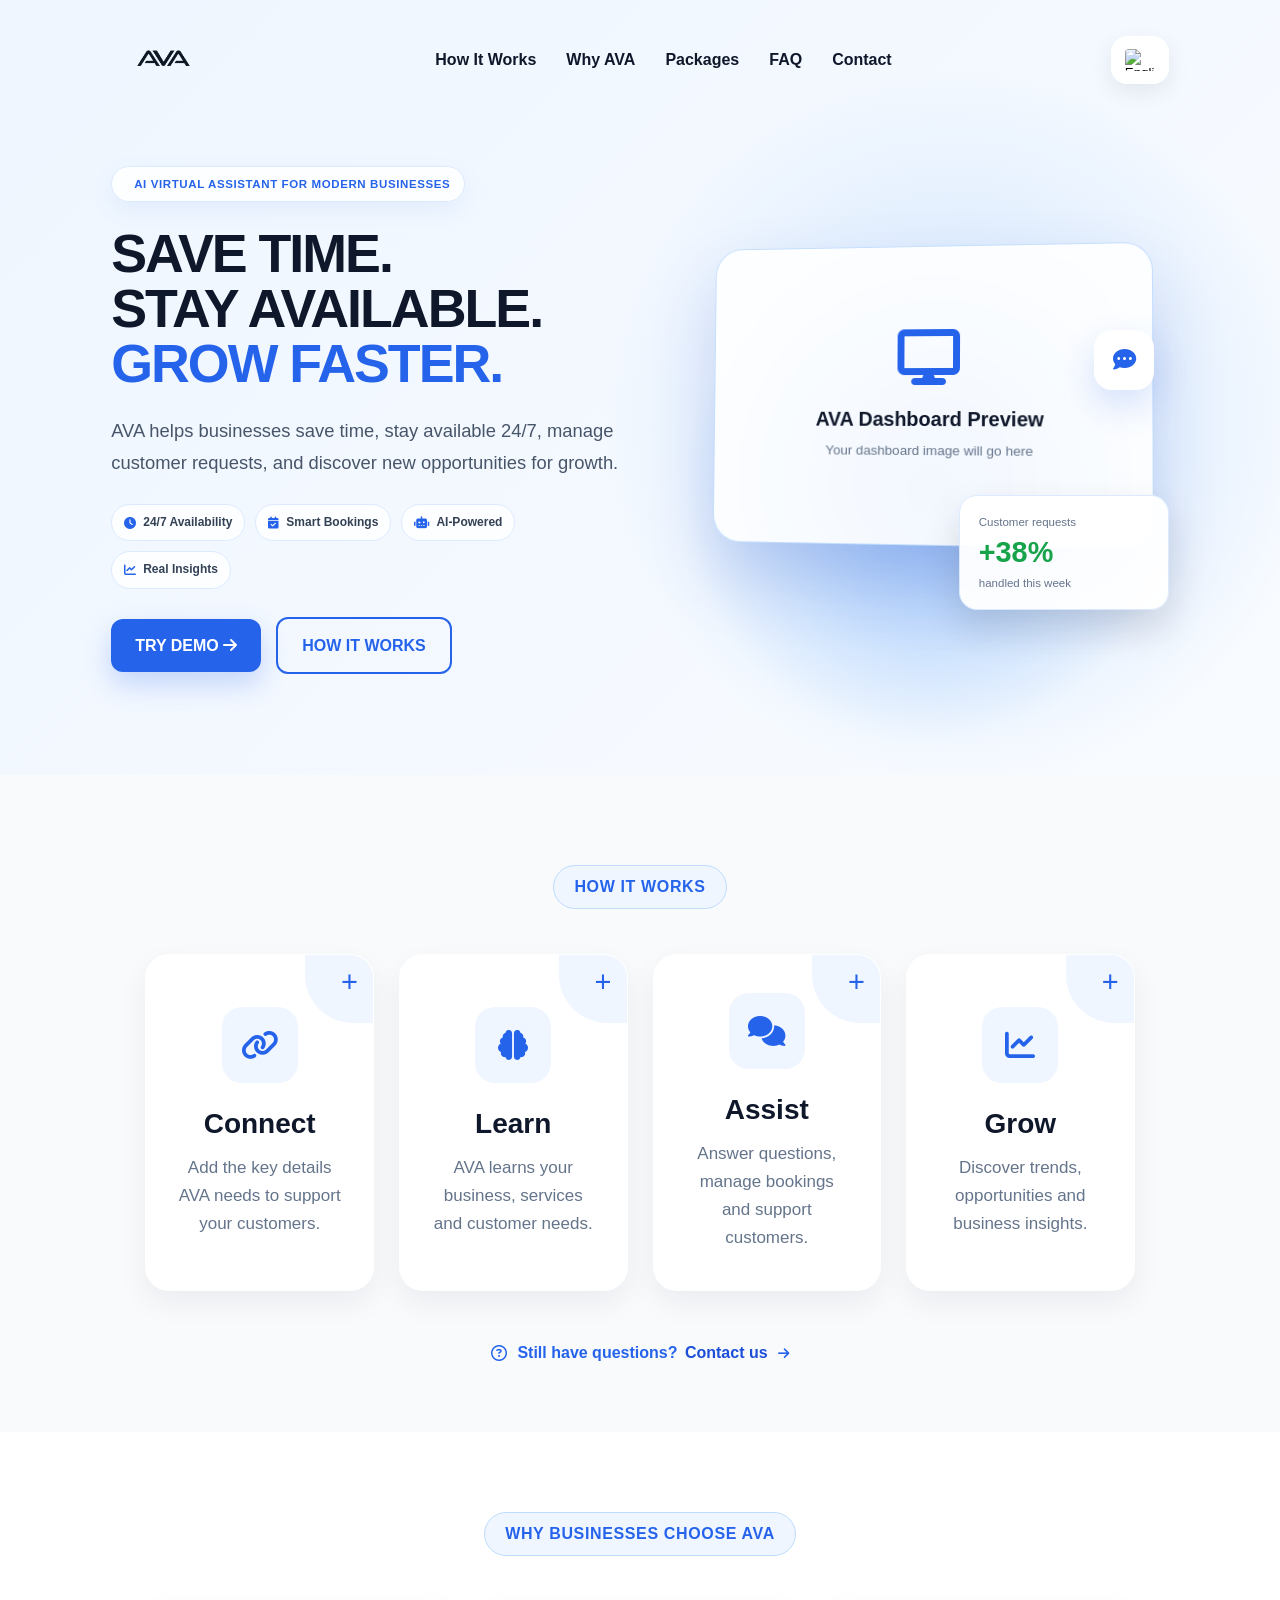
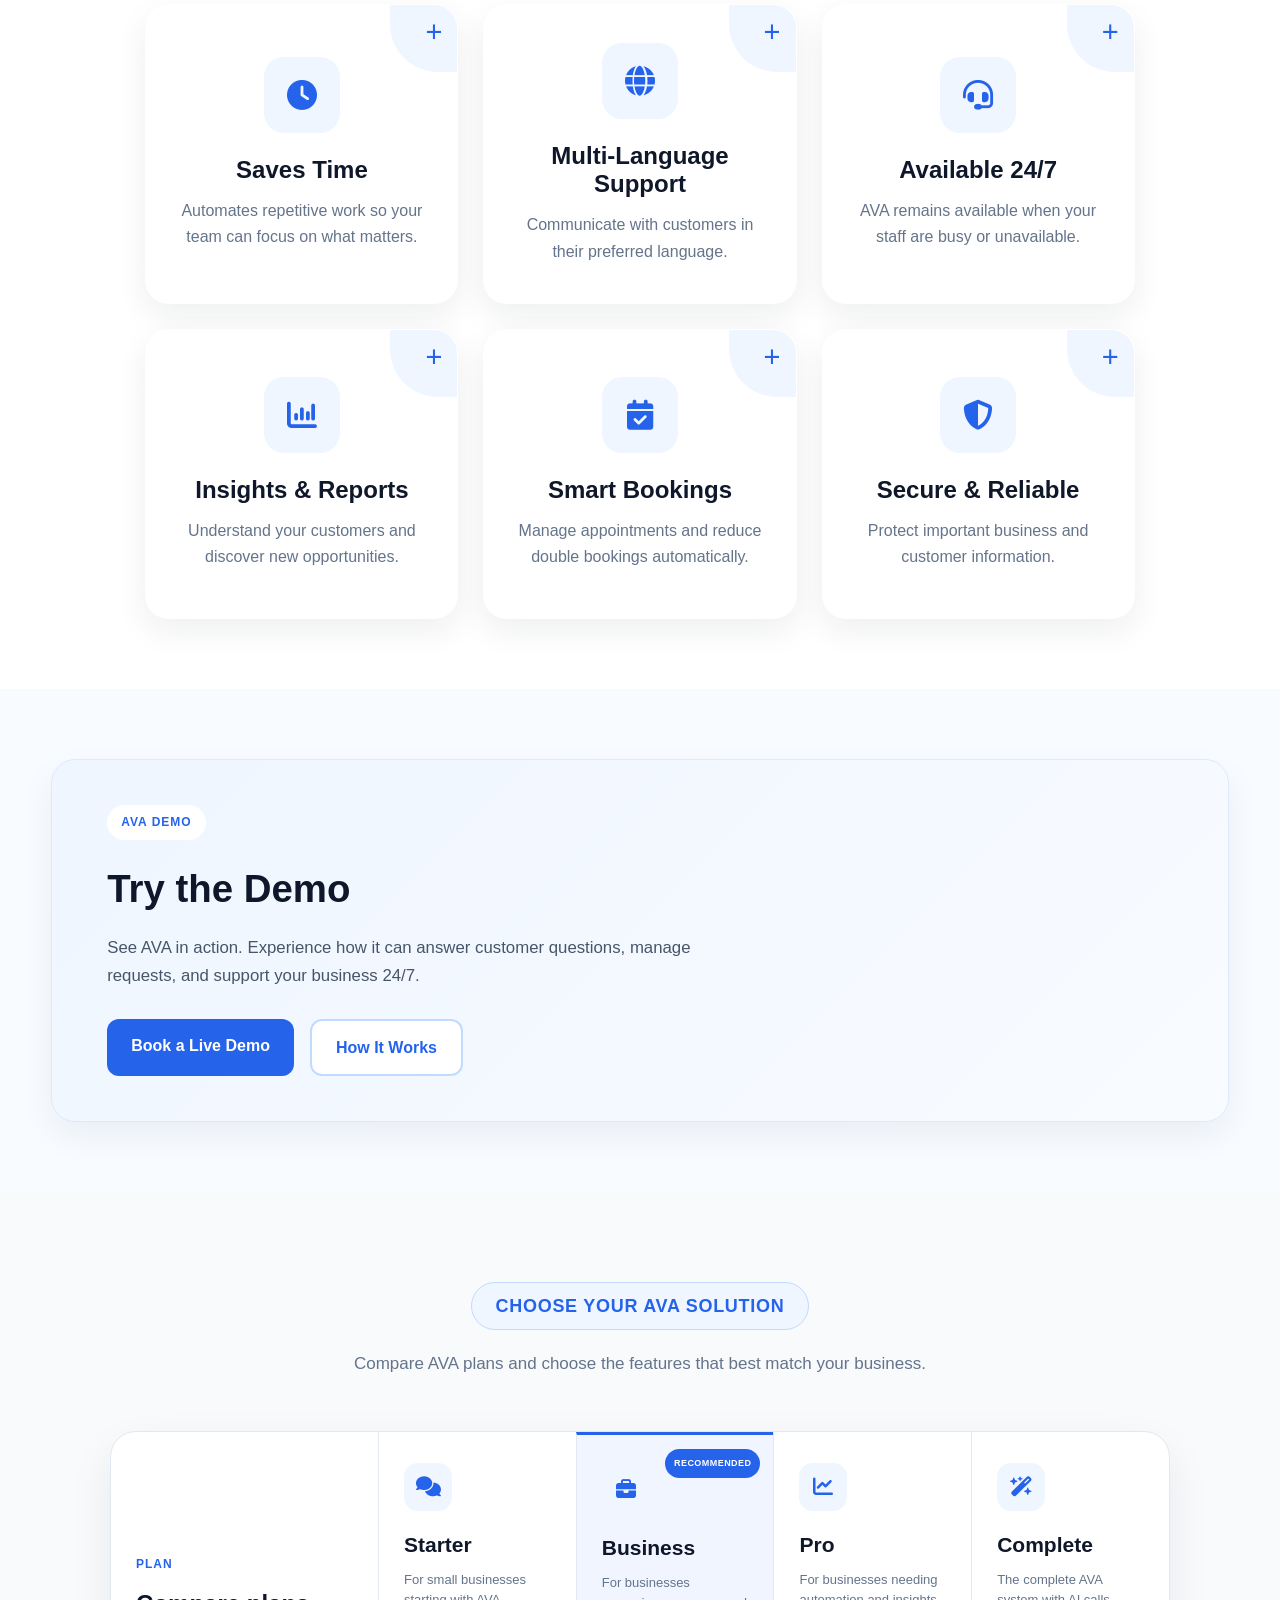
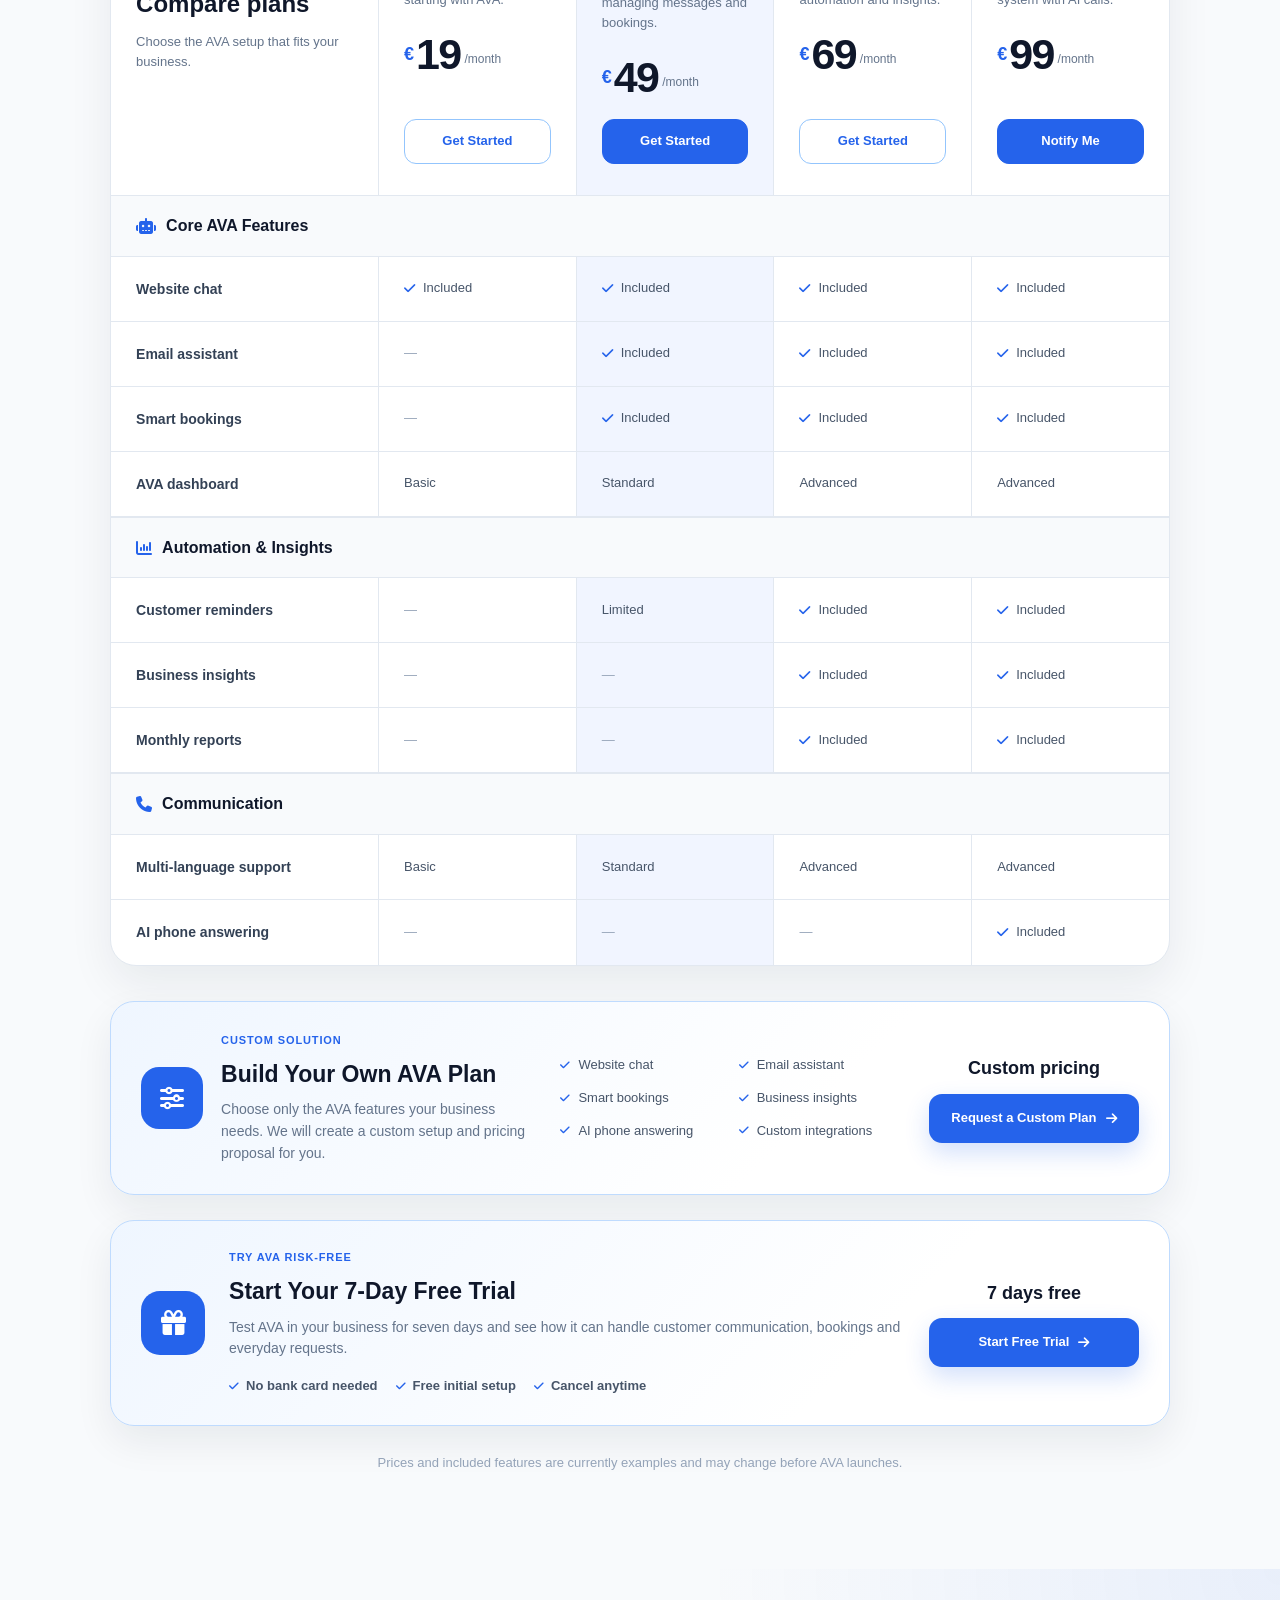
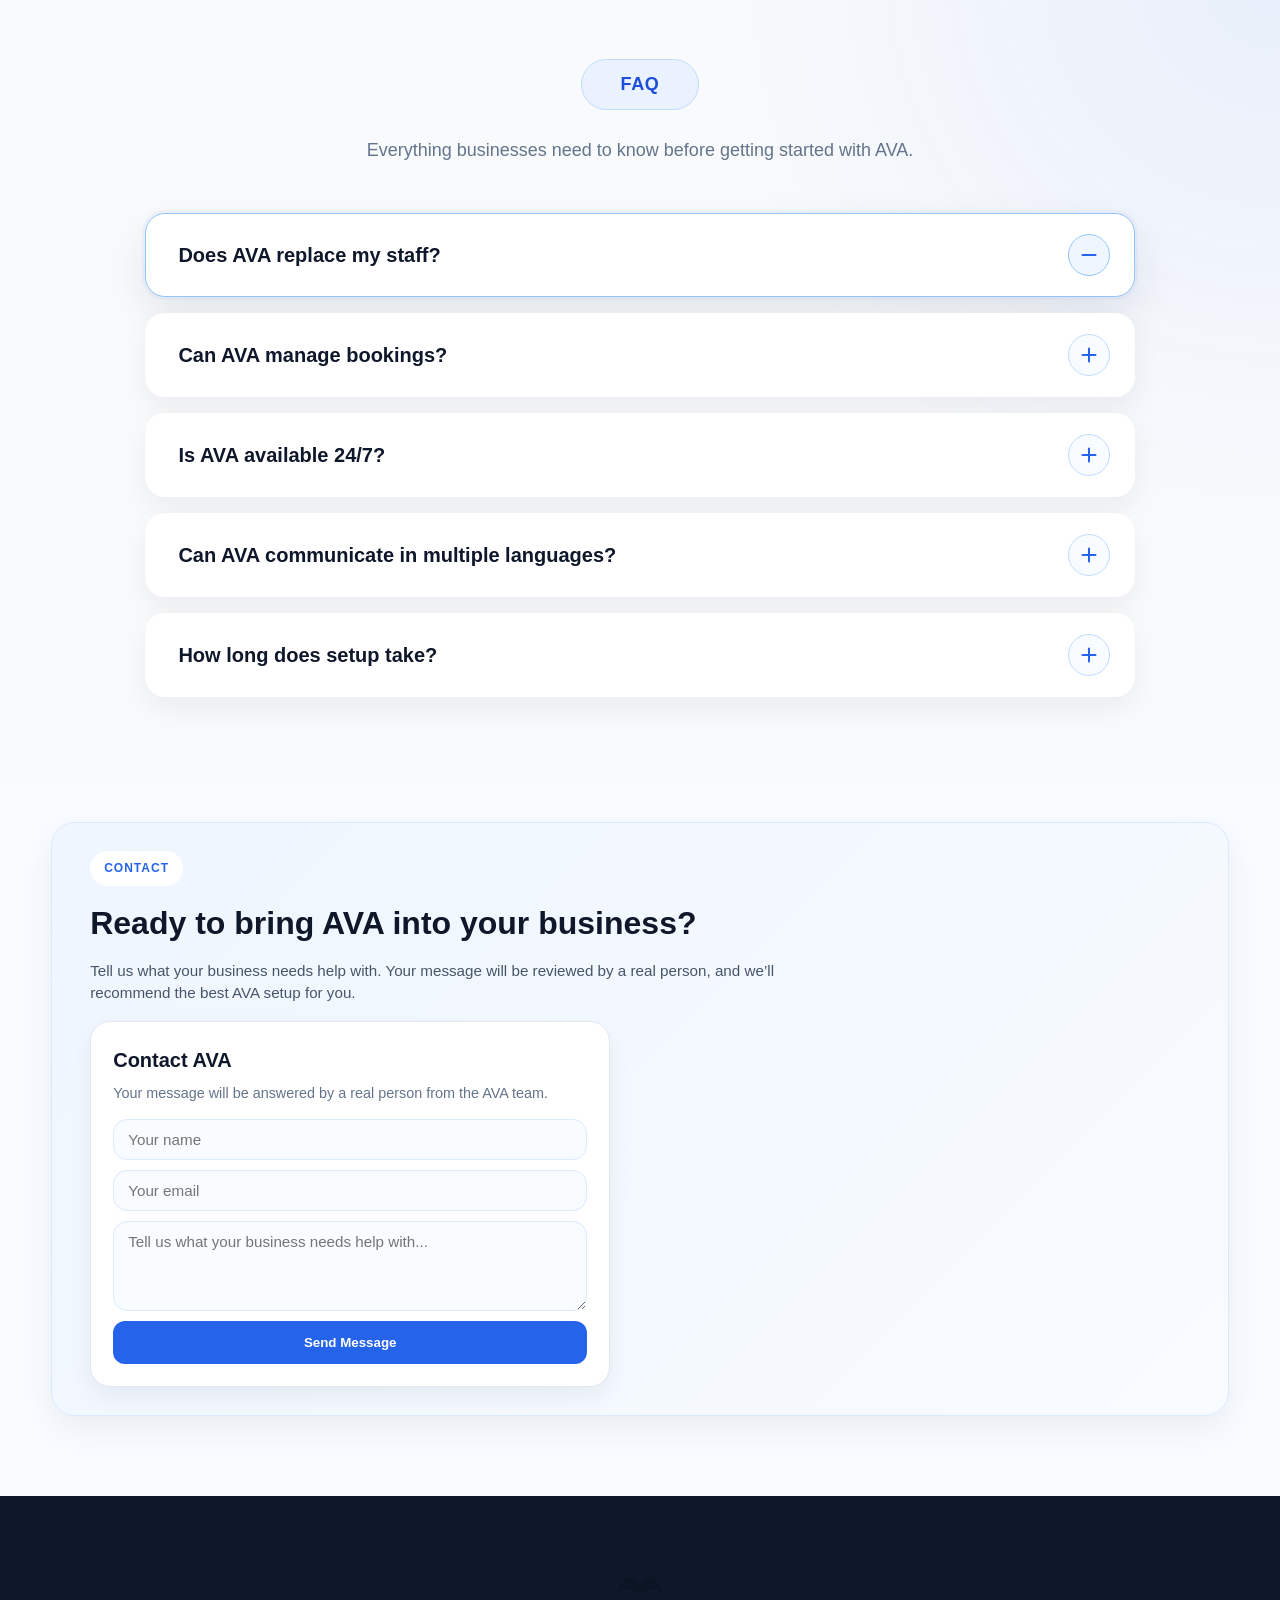
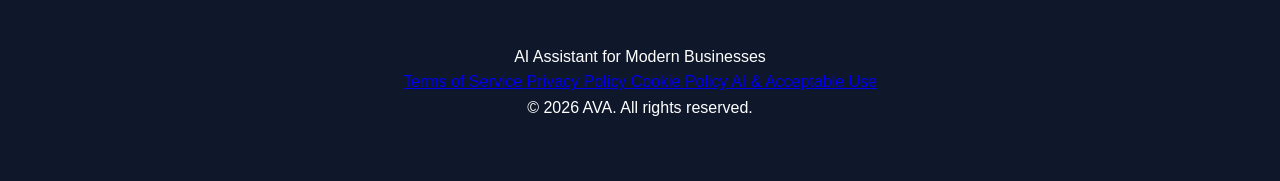
==== commit 00a1572c: "Update index.html" ====
--- a/index.html
+++ b/index.html
@@ -2117,15 +2117,36 @@
 <footer>
     <div class="container">
 
-        <img src="AVA-logo.png" alt="AVA Logo" class="footer-logo">
+        <img 
+            src="AVA-logo.png" 
+            alt="AVA Logo" 
+            class="footer-logo"
+        >
 
         <p>AI Assistant for Modern Businesses</p>
+
+        <div class="footer-legal-links">
+            <a href="AVA-legal-center.html#terms">
+                Terms of Service
+            </a>
+
+            <a href="AVA-legal-center.html#privacy">
+                Privacy Policy
+            </a>
+
+            <a href="AVA-legal-center.html#cookies">
+                Cookie Policy
+            </a>
+
+            <a href="AVA-legal-center.html#acceptable-use">
+                AI & Acceptable Use
+            </a>
+        </div>
+
         <p>© 2026 AVA. All rights reserved.</p>
 
     </div>
 </footer>
-
-    <script src="script.js"></script>
 </body>
 </html>
 
--- a/css/how-it-works.css
+++ b/css/how-it-works.css
@@ -18,24 +18,19 @@
     text-align: center;
 }
 
-.section-label {
-    display: inline-flex;
-    align-items: center;
-    justify-content: center;
-
-    min-width: 260px;
-    min-height: 70px;
-    padding: 14px 30px;
-
-    border: 2px solid #bfdbfe;
-    border-radius: 22px;
-
-    background: #eff6ff;
-    color: #2563eb;
-
-    font-size: 24px;
-    font-weight: 800;
-    letter-spacing: 0.06em;
+.section-label{
+    display:inline-flex;
+    align-items:center;
+    justify-content:center;
+
+    min-height:42px;
+    padding:8px 20px;
+
+    font-size:16px;
+    font-weight:800;
+    letter-spacing:.04em;
+
+    border-radius:999px;
 }
 
 /* =========================
@@ -1024,3 +1019,8 @@
         margin-bottom: 40px;
     }
 }
+.section-label {
+    color: #2563eb;
+    background: #eff6ff;
+    border: 1px solid #bfdbfe;
+}
--- a/css/benefits.css
+++ b/css/benefits.css
@@ -12,23 +12,19 @@
     margin: 0 auto 48px;
 }
 
-.why-section-label {
-    display: inline-flex;
-    align-items: center;
-    justify-content: center;
-
-    min-height: 70px;
-    padding: 14px 32px;
-
-    border: 2px solid #bfdbfe;
-    border-radius: 22px;
-
-    background: #eff6ff;
-    color: #2563eb;
-
-    font-size: 23px;
-    font-weight: 800;
-    letter-spacing: 0.05em;
+.why-section-label{
+    display:inline-flex;
+    align-items:center;
+    justify-content:center;
+
+    min-height:42px;
+    padding:8px 20px;
+
+    font-size:16px;
+    font-weight:800;
+    letter-spacing:.04em;
+
+    border-radius:999px;
 }
 
 
@@ -1230,3 +1226,8 @@
         grid-template-columns: 1fr 1fr;
     }
 }
+.why-section-label {
+    color: #2563eb;
+    background: #eff6ff;
+    border: 1px solid #bfdbfe;
+}
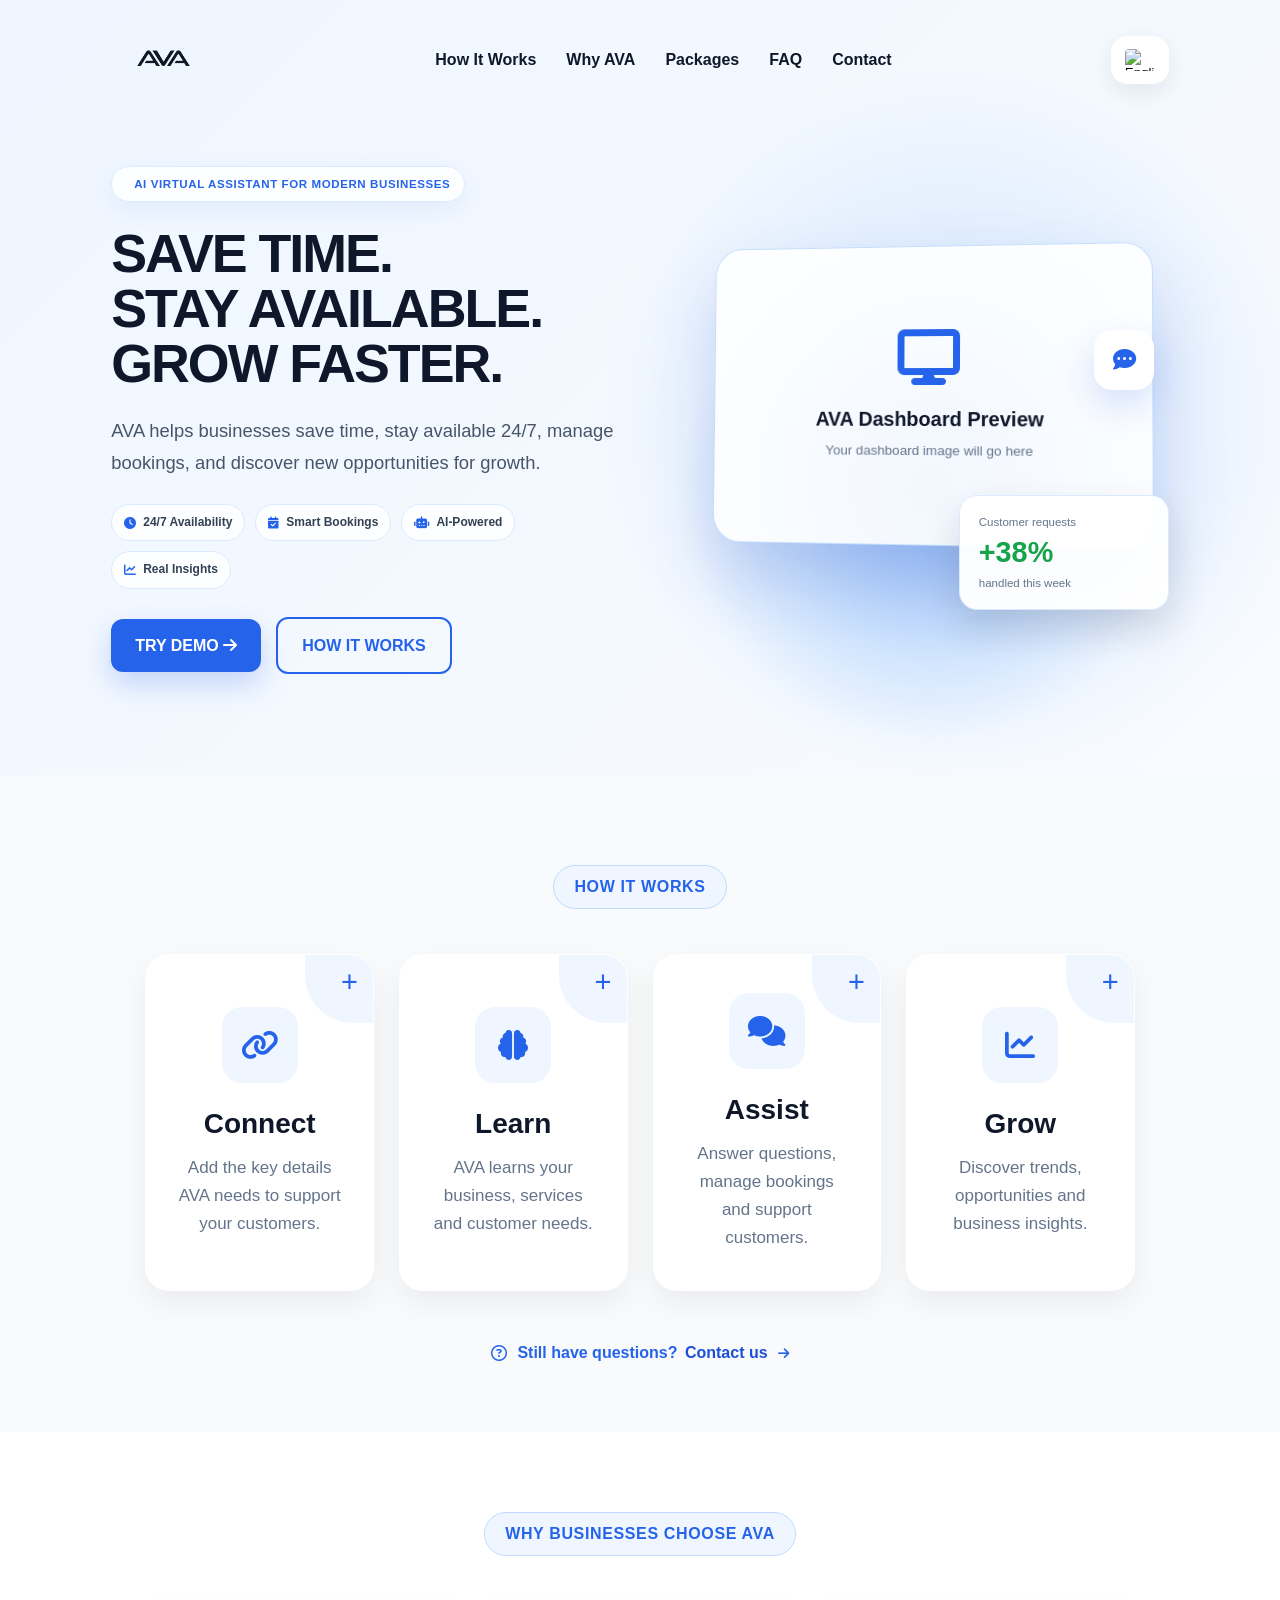
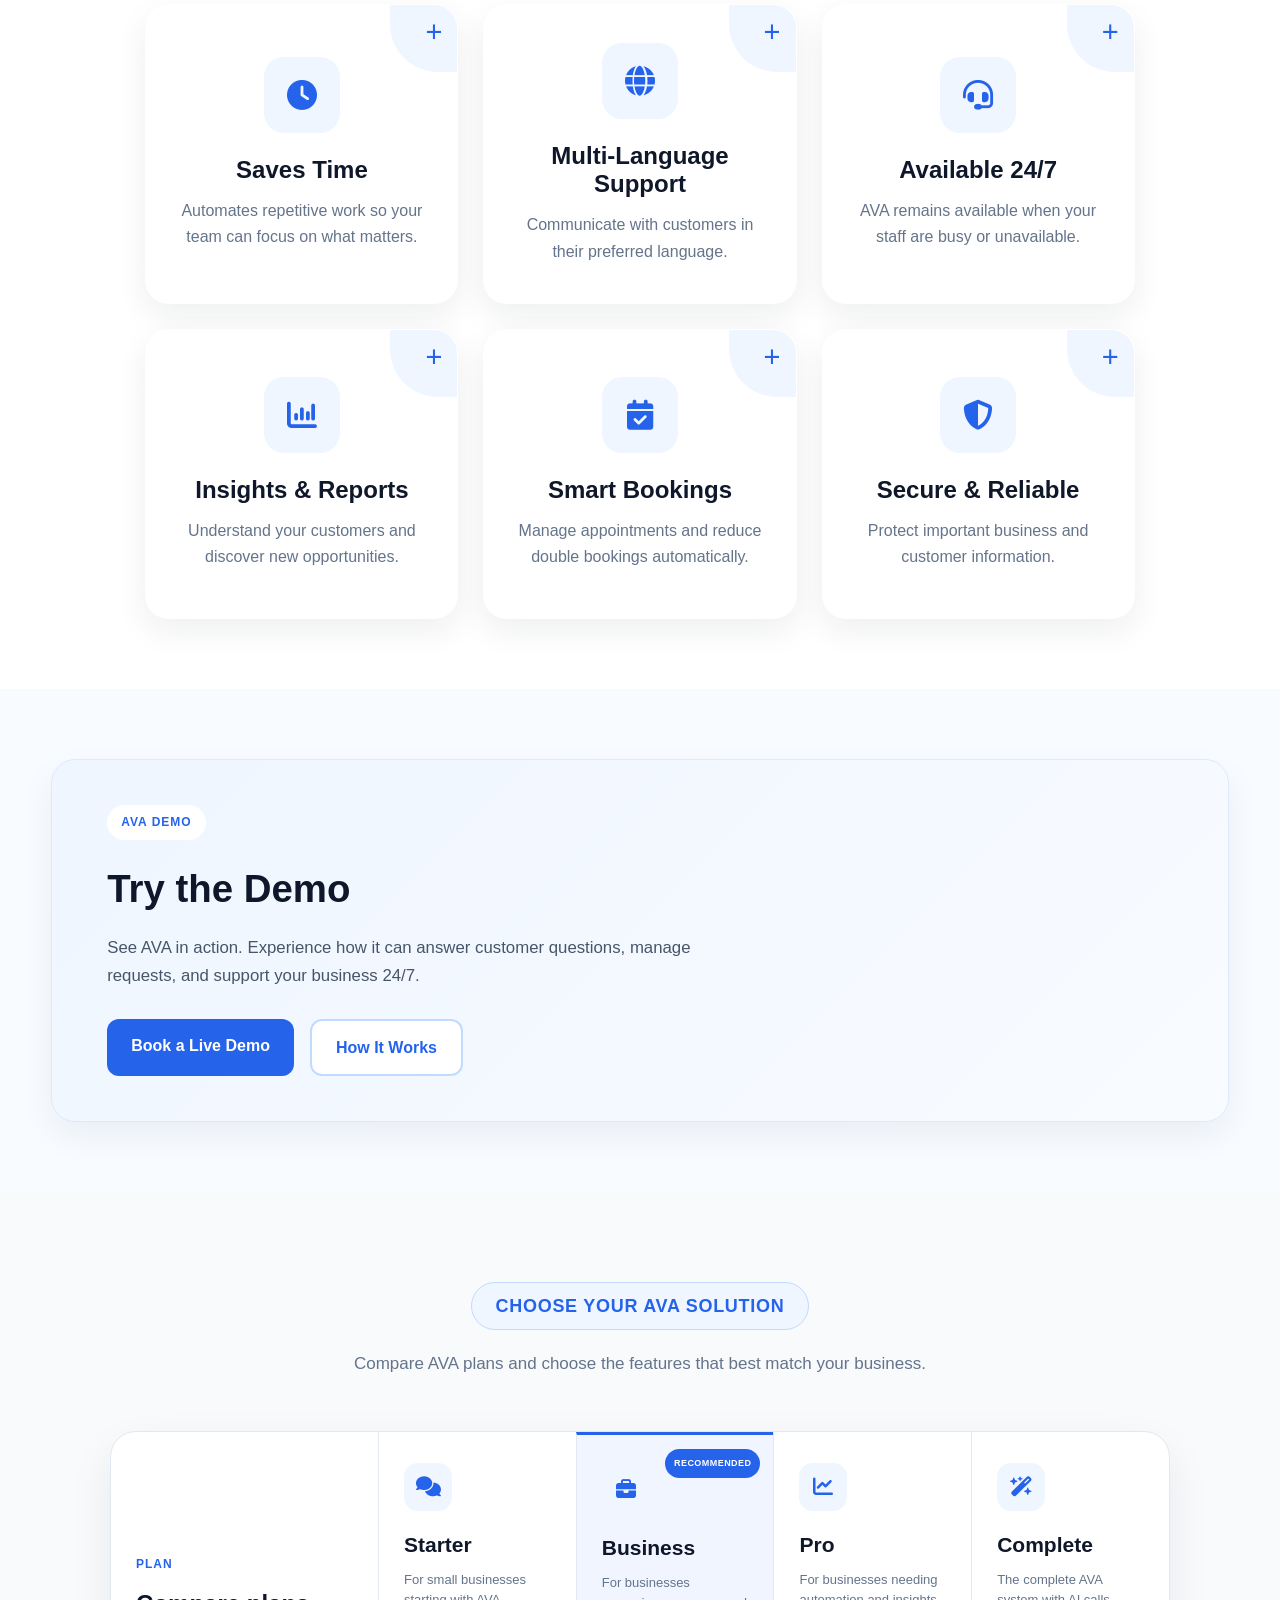
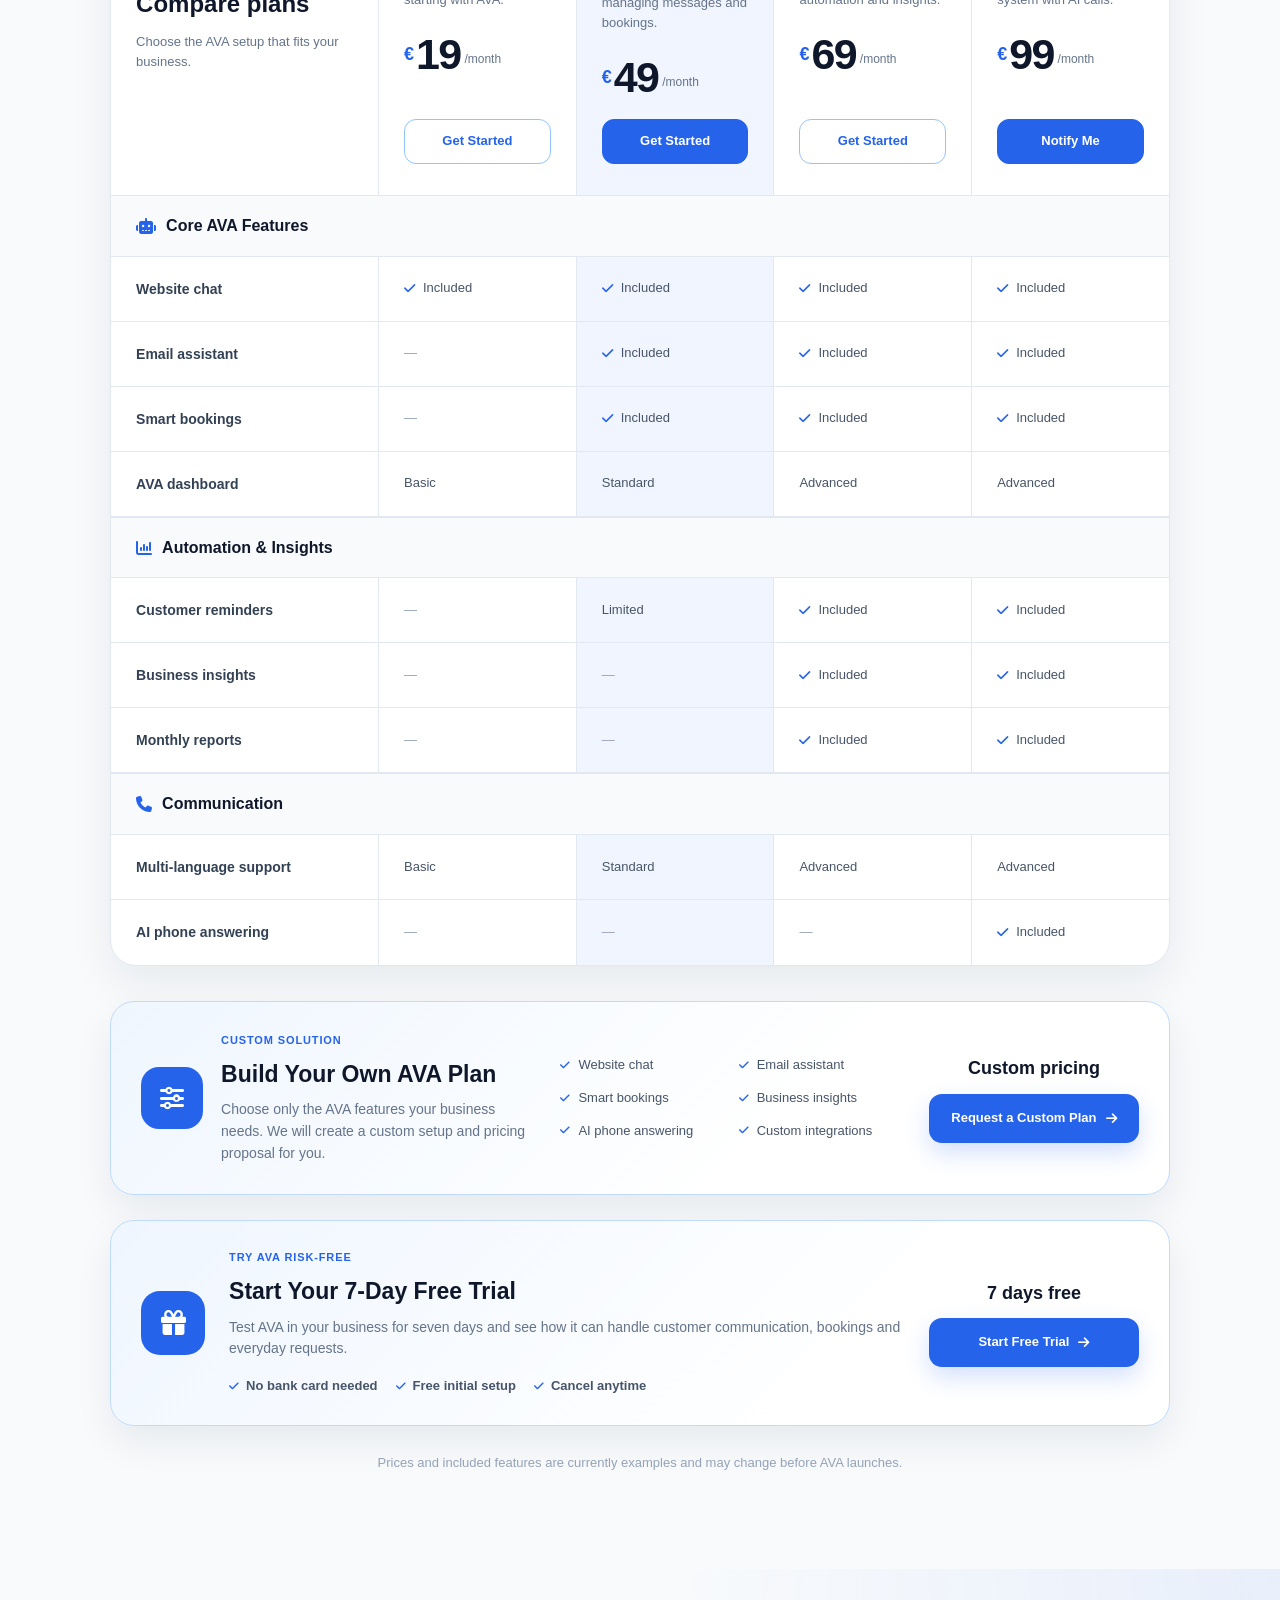
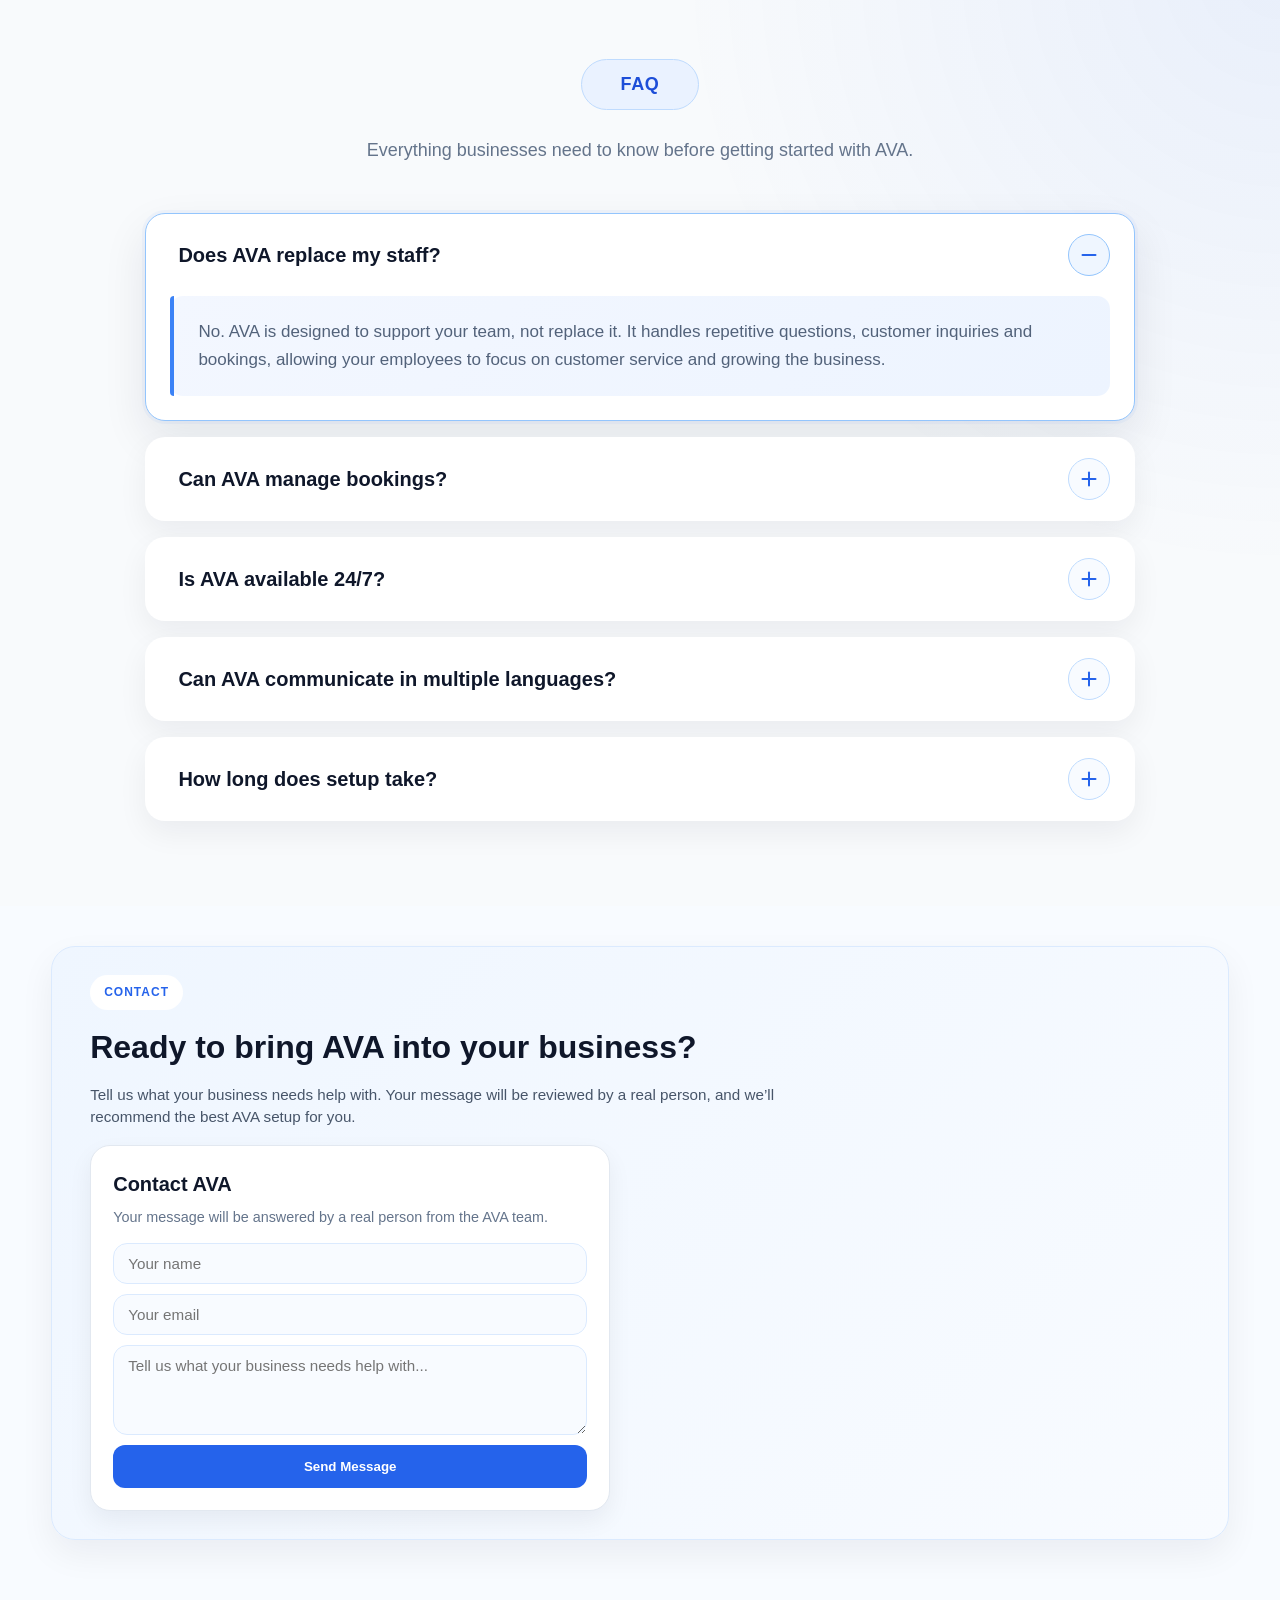
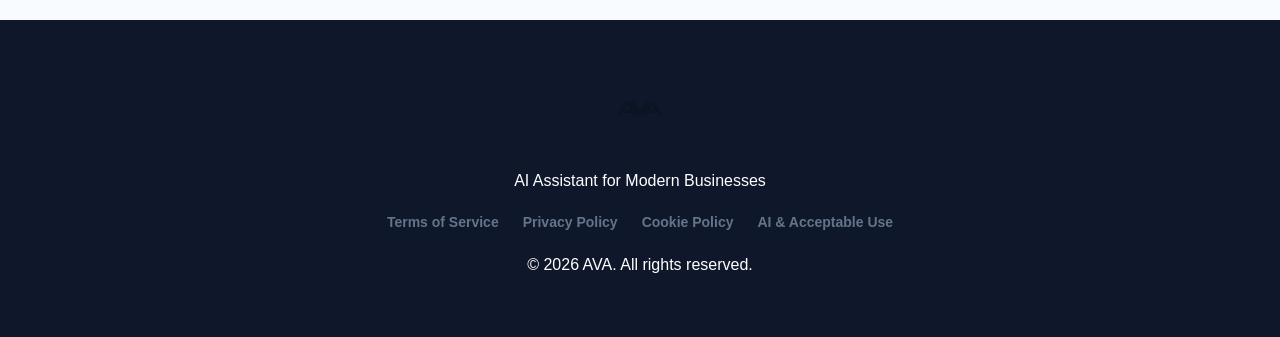
==== commit e8bb9f3e: "Update index.html" ====
--- a/index.html
+++ b/index.html
@@ -2147,6 +2147,7 @@
 
     </div>
 </footer>
+    <script src="script.js"></script>
 </body>
 </html>
 
--- a/css/footer.css
+++ b/css/footer.css
@@ -11,3 +11,34 @@
     height:60px;
     margin-bottom:20px;
 }
+.footer-legal-links {
+    display: flex;
+    justify-content: center;
+    align-items: center;
+    flex-wrap: wrap;
+
+    gap: 10px 24px;
+    margin: 18px 0;
+}
+
+.footer-legal-links a {
+    color: #64748b;
+
+    font-size: 14px;
+    font-weight: 600;
+    text-decoration: none;
+
+    transition: color 0.2s ease;
+}
+
+.footer-legal-links a:hover {
+    color: #2563eb;
+    text-decoration: underline;
+}
+
+@media (max-width: 600px) {
+    .footer-legal-links {
+        flex-direction: column;
+        gap: 10px;
+    }
+}
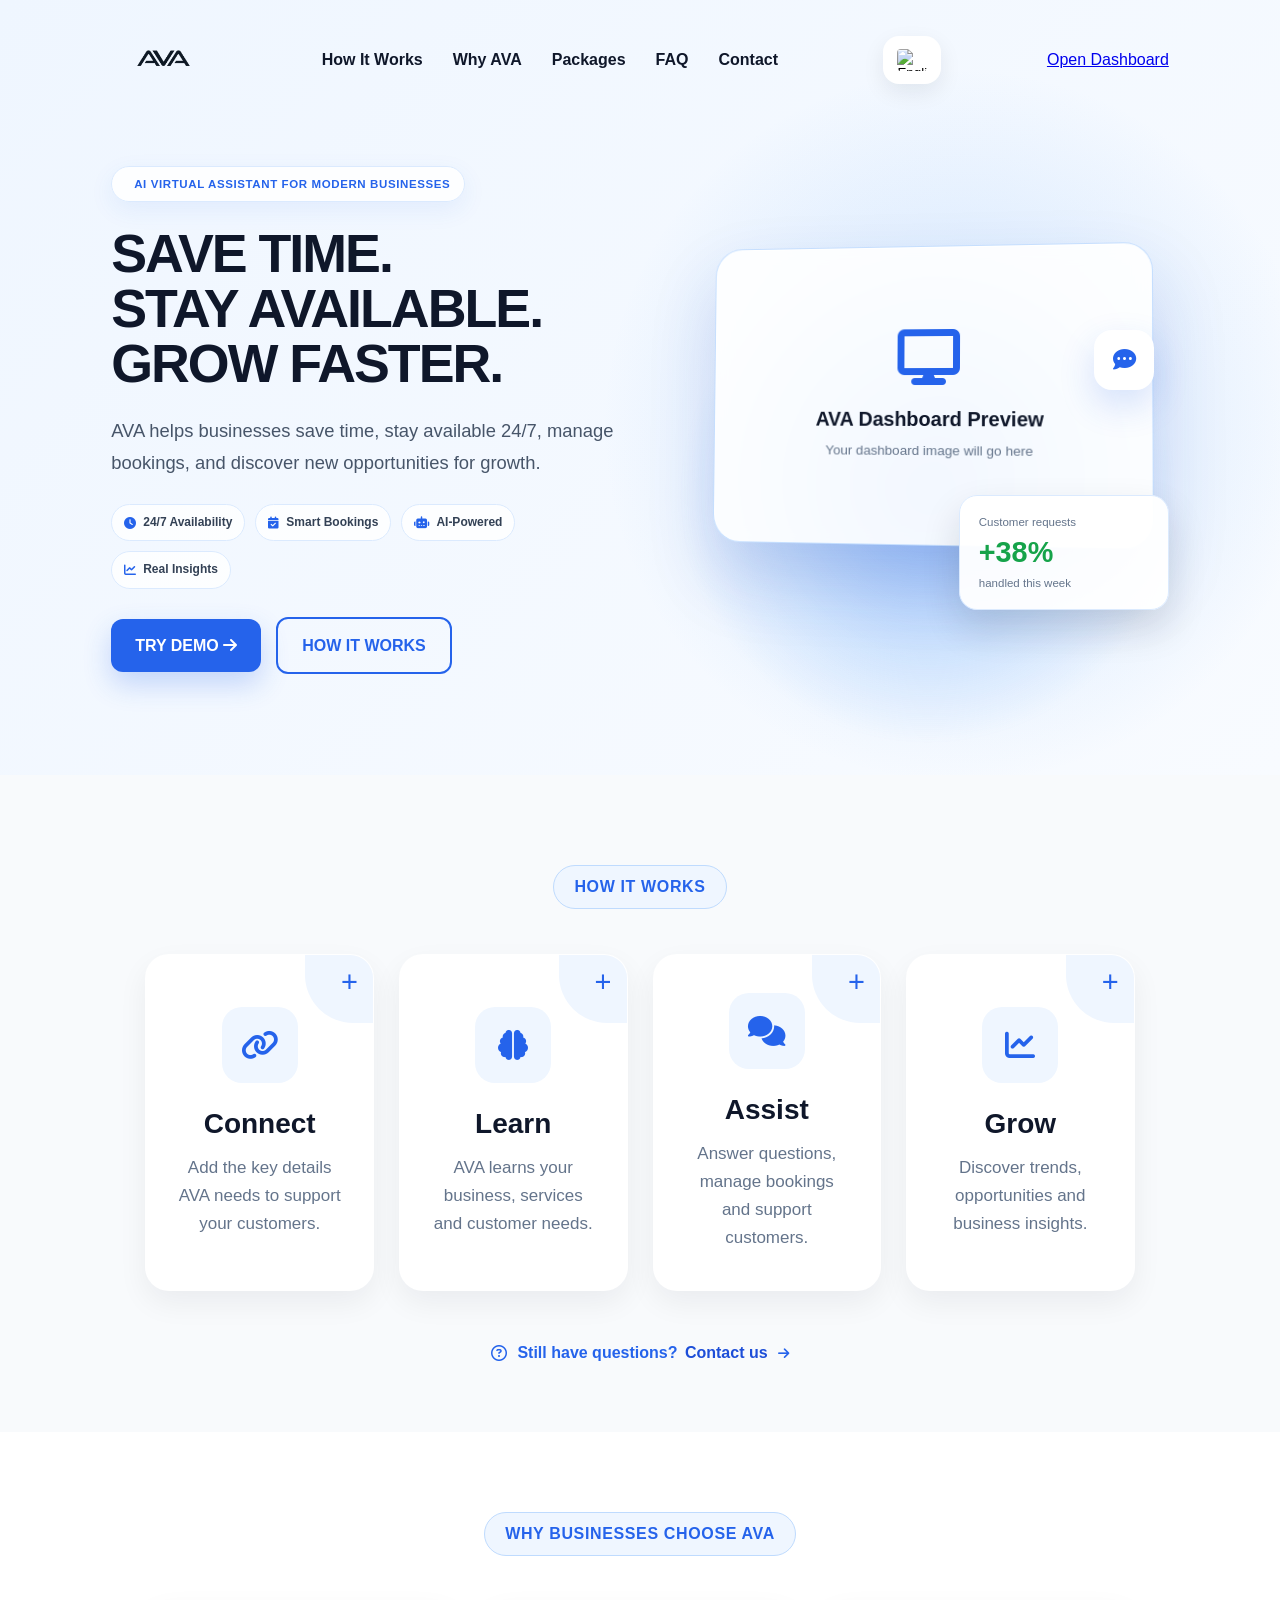
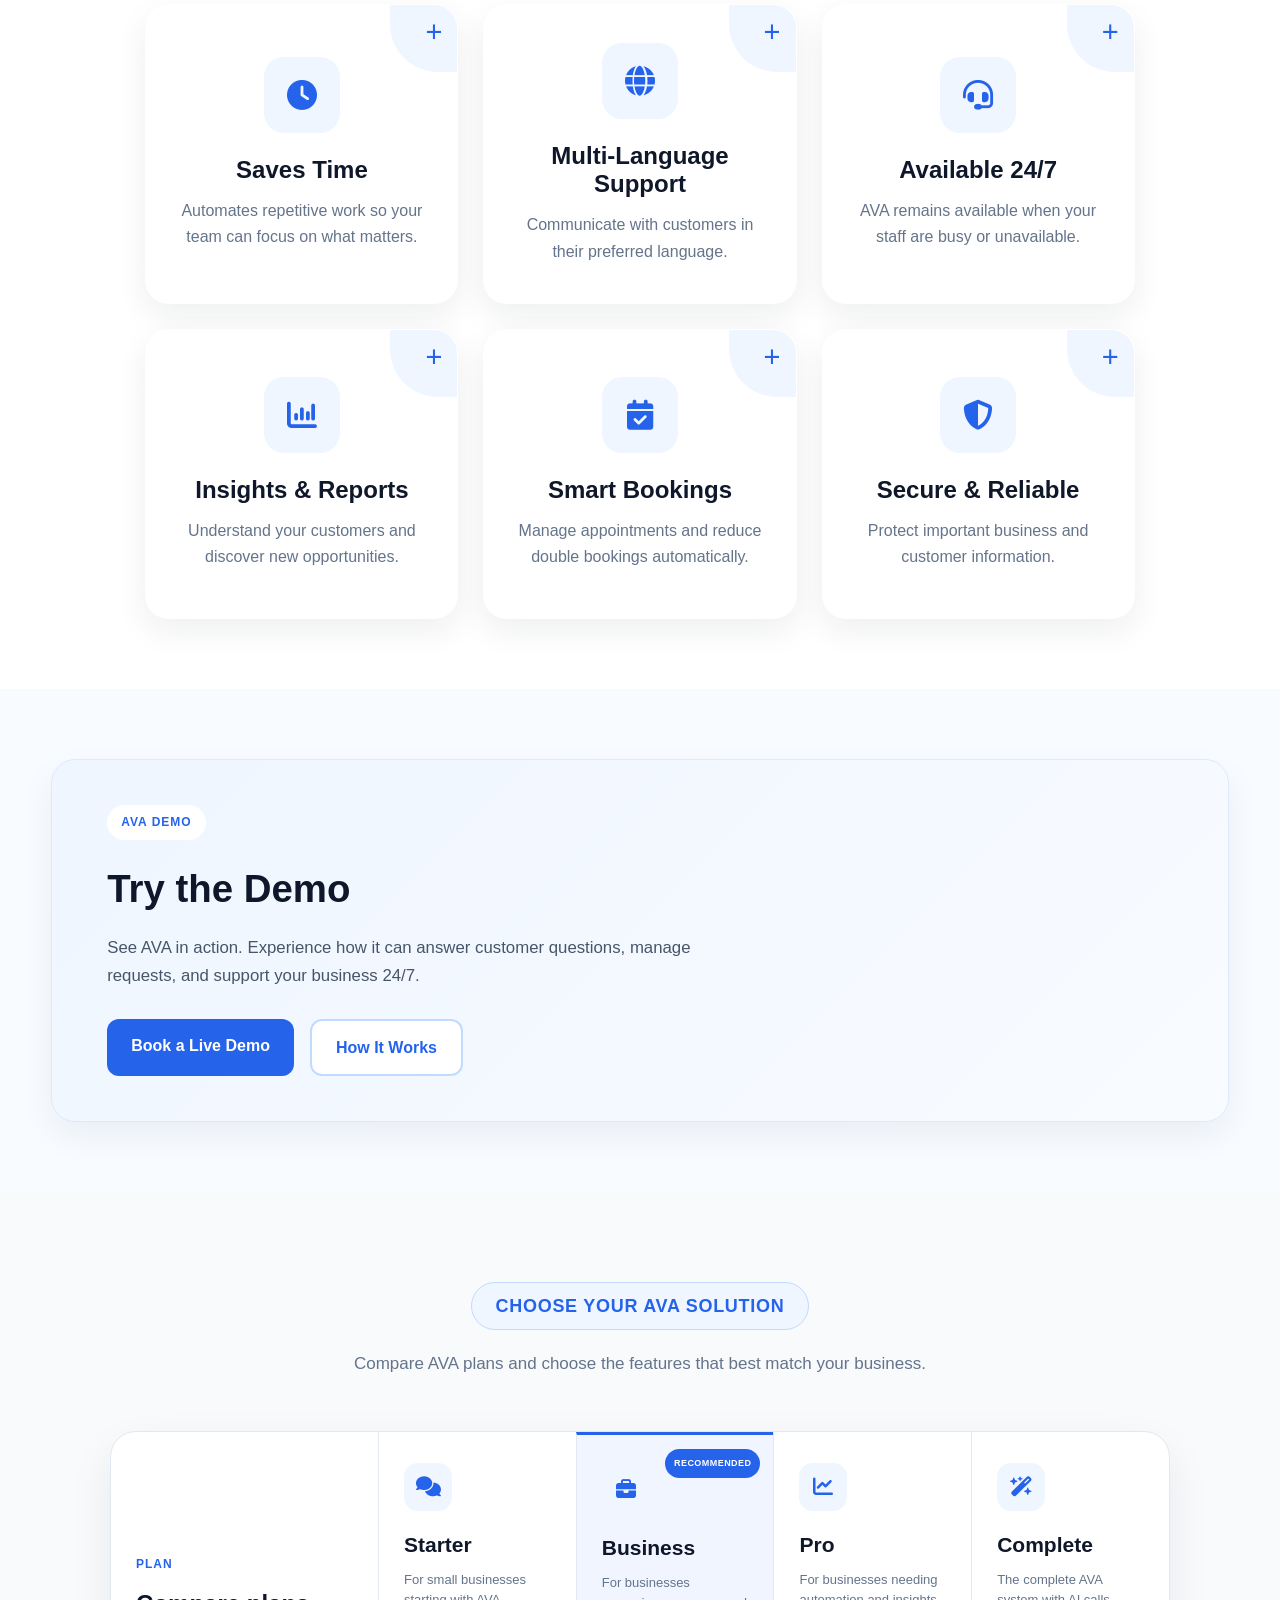
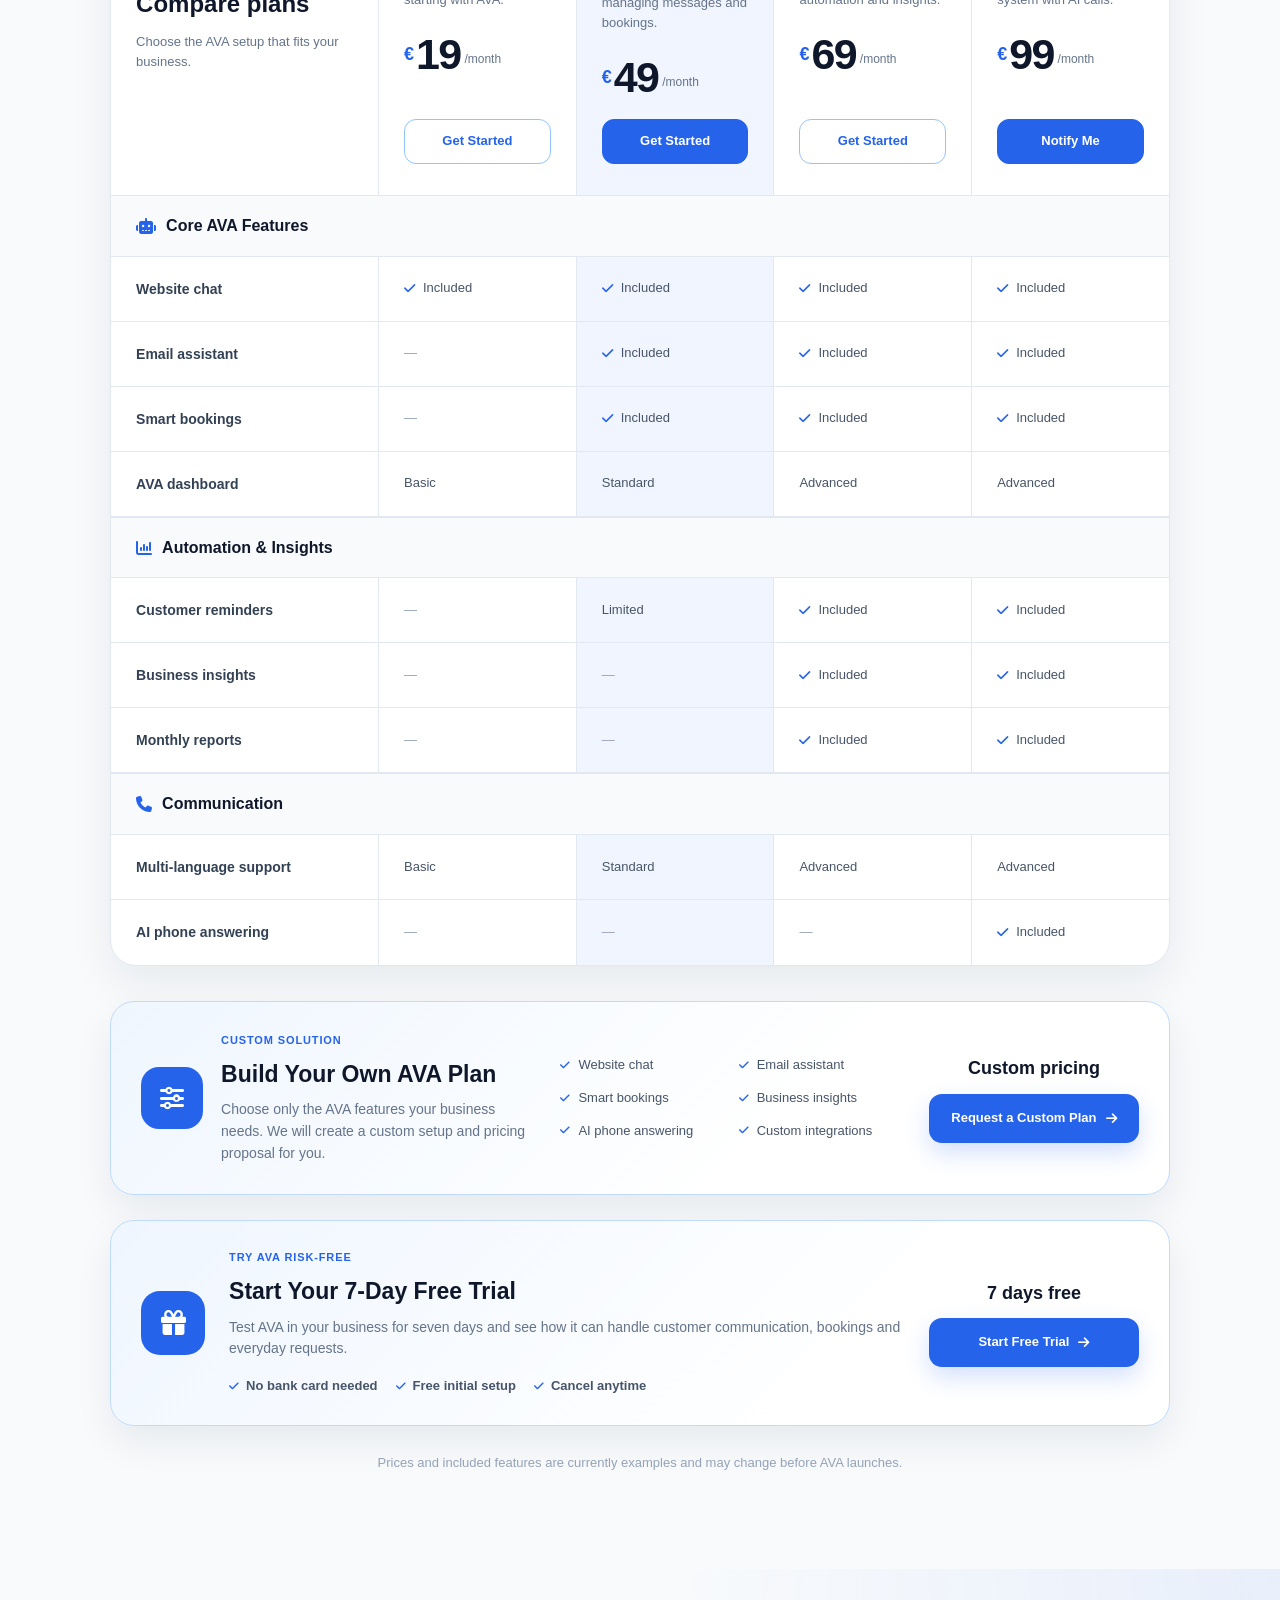
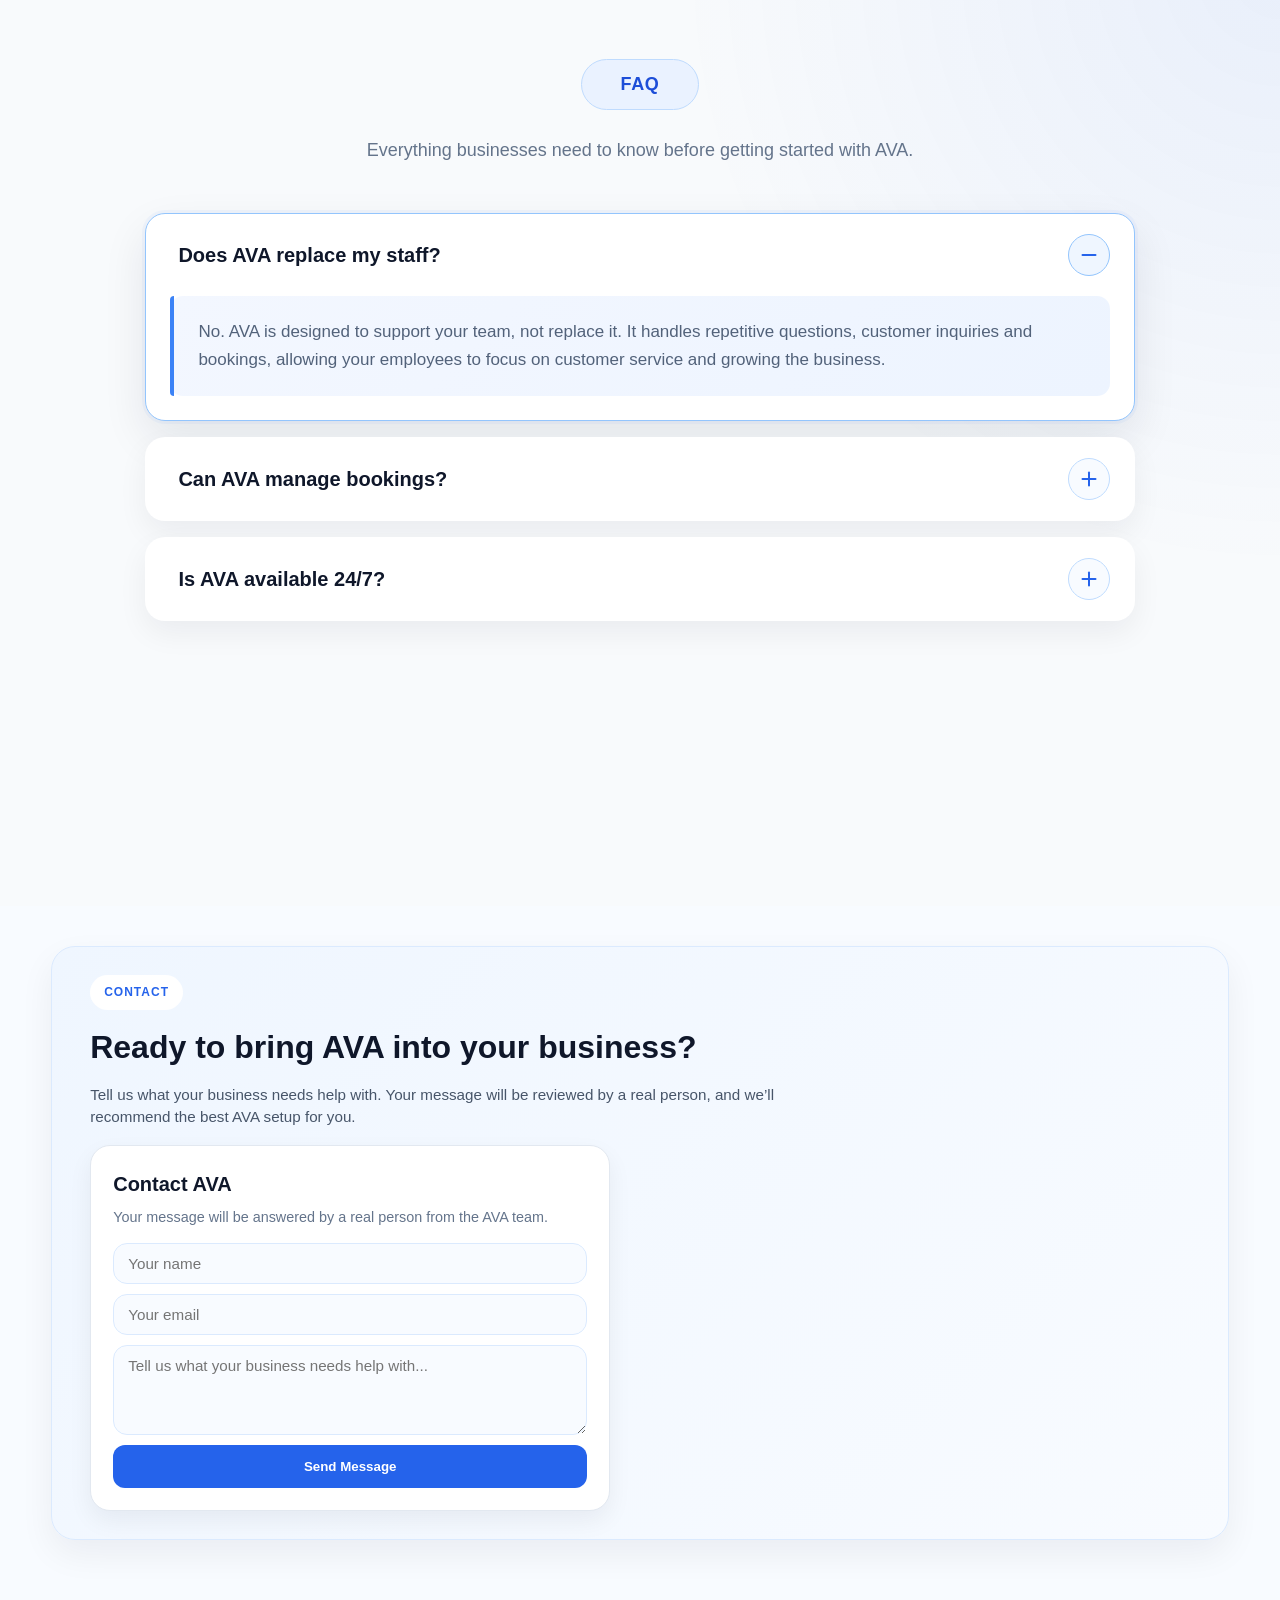
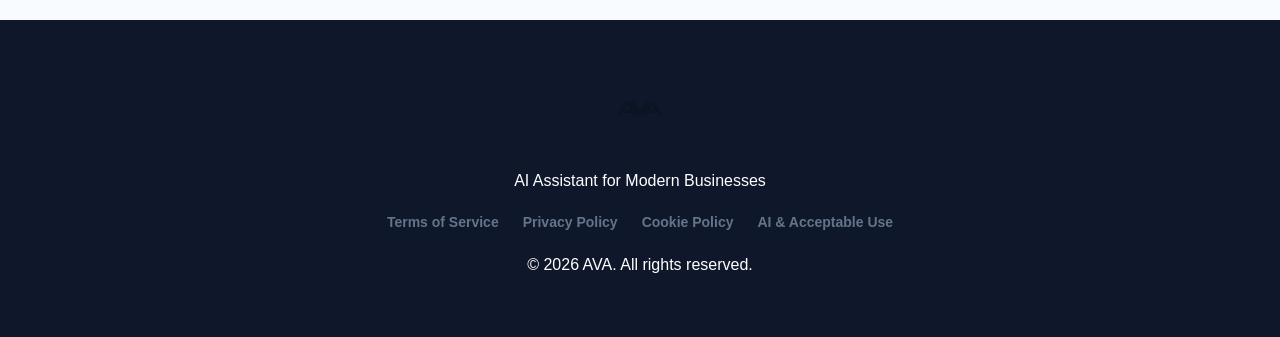
==== commit 09a35c8e: "Update index.html" ====
--- a/index.html
+++ b/index.html
@@ -225,7 +225,8 @@
                 </div>
 
             </div>
-
+            
+<a href="dashboard.html">Open Dashboard</a>
 
             <!-- MOBILE MENU BUTTON -->
             <button
